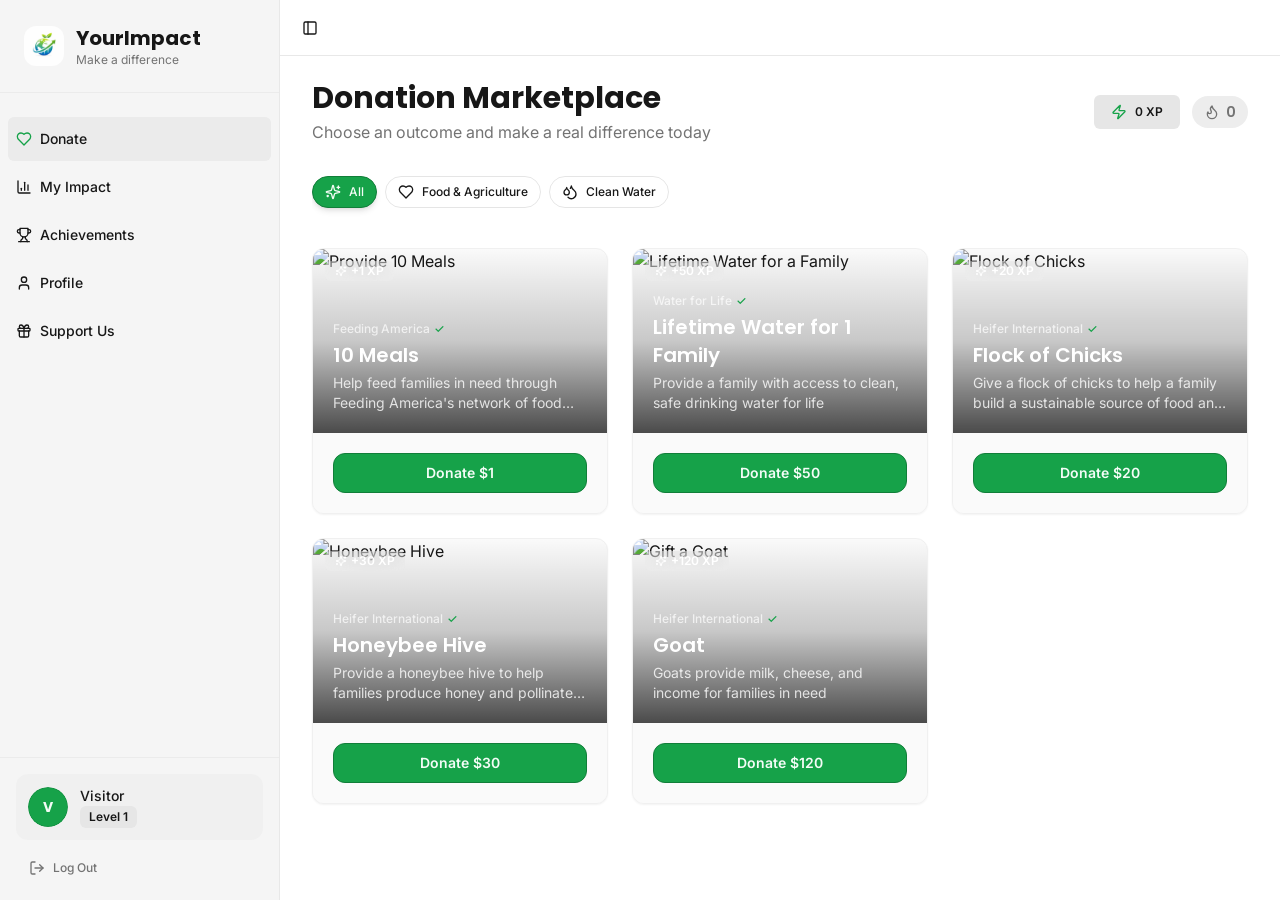
==== index.html @ cba3da04 "Add files via upload" ====
<!DOCTYPE html>
<html lang="en">
  <head>
    <meta charset="UTF-8" />
    <meta name="viewport" content="width=device-width, initial-scale=1.0, maximum-scale=1" />
    <link rel="icon" type="image/png" href="./favicon.png" />
    <link rel="preconnect" href="https://fonts.googleapis.com">
    <link rel="preconnect" href="https://fonts.gstatic.com" crossorigin>
    <link href="https://fonts.googleapis.com/css2?family=Architects+Daughter&family=DM+Sans:ital,opsz,wght@0,9..40,100..1000;1,9..40,100..1000&family=Fira+Code:wght@300..700&family=Geist+Mono:wght@100..900&family=Geist:wght@100..900&family=IBM+Plex+Mono:ital,wght@0,100;0,200;0,300;0,400;0,500;0,600;0,700;1,100;1,200;1,300;1,400;1,500;1,600;1,700&family=IBM+Plex+Sans:ital,wght@0,100..700;1,100..700&family=Inter:ital,opsz,wght@0,14..32,100..900;1,14..32,100..900&family=JetBrains+Mono:ital,wght@0,100..800;1,100..800&family=Libre+Baskerville:ital,wght@0,400;0,700;1,400&family=Lora:ital,wght@0,400..700;1,400..700&family=Merriweather:ital,opsz,wght@0,18..144,300..900;1,18..144,300..900&family=Montserrat:ital,wght@0,100..900;1,100..900&family=Open+Sans:ital,wght@0,300..800;1,300..800&family=Outfit:wght@100..900&family=Oxanium:wght@200..800&family=Playfair+Display:ital,wght@0,400..900;1,400..900&family=Plus+Jakarta+Sans:ital,wght@0,200..800;1,200..800&family=Poppins:ital,wght@0,100;0,200;0,300;0,400;0,500;0,600;0,700;0,800;0,900;1,100;1,200;1,300;1,400;1,500;1,600;1,700;1,800;1,900&family=Roboto+Mono:ital,wght@0,100..700;1,100..700&family=Roboto:ital,wght@0,100..900;1,100..900&family=Source+Code+Pro:ital,wght@0,200..900;1,200..900&family=Source+Serif+4:ital,opsz,wght@0,8..60,200..900;1,8..60,200..900&family=Space+Grotesk:wght@300..700&family=Space+Mono:ital,wght@0,400;0,700;1,400;1,700&display=swap" rel="stylesheet">
    <script type="module" crossorigin src="./assets/index-CQYGpqB-.js"></script>
    <link rel="stylesheet" crossorigin href="./assets/index-DBFygRWq.css">
  </head>
  <body>
    <div id="root"></div>
  </body>
</html>
---- assets/index-DBFygRWq.css ----
*,:before,:after{--tw-border-spacing-x: 0;--tw-border-spacing-y: 0;--tw-translate-x: 0;--tw-translate-y: 0;--tw-rotate: 0;--tw-skew-x: 0;--tw-skew-y: 0;--tw-scale-x: 1;--tw-scale-y: 1;--tw-pan-x: ;--tw-pan-y: ;--tw-pinch-zoom: ;--tw-scroll-snap-strictness: proximity;--tw-gradient-from-position: ;--tw-gradient-via-position: ;--tw-gradient-to-position: ;--tw-ordinal: ;--tw-slashed-zero: ;--tw-numeric-figure: ;--tw-numeric-spacing: ;--tw-numeric-fraction: ;--tw-ring-inset: ;--tw-ring-offset-width: 0px;--tw-ring-offset-color: #fff;--tw-ring-color: rgb(59 130 246 / .5);--tw-ring-offset-shadow: 0 0 #0000;--tw-ring-shadow: 0 0 #0000;--tw-shadow: 0 0 #0000;--tw-shadow-colored: 0 0 #0000;--tw-blur: ;--tw-brightness: ;--tw-contrast: ;--tw-grayscale: ;--tw-hue-rotate: ;--tw-invert: ;--tw-saturate: ;--tw-sepia: ;--tw-drop-shadow: ;--tw-backdrop-blur: ;--tw-backdrop-brightness: ;--tw-backdrop-contrast: ;--tw-backdrop-grayscale: ;--tw-backdrop-hue-rotate: ;--tw-backdrop-invert: ;--tw-backdrop-opacity: ;--tw-backdrop-saturate: ;--tw-backdrop-sepia: ;--tw-contain-size: ;--tw-contain-layout: ;--tw-contain-paint: ;--tw-contain-style: }::backdrop{--tw-border-spacing-x: 0;--tw-border-spacing-y: 0;--tw-translate-x: 0;--tw-translate-y: 0;--tw-rotate: 0;--tw-skew-x: 0;--tw-skew-y: 0;--tw-scale-x: 1;--tw-scale-y: 1;--tw-pan-x: ;--tw-pan-y: ;--tw-pinch-zoom: ;--tw-scroll-snap-strictness: proximity;--tw-gradient-from-position: ;--tw-gradient-via-position: ;--tw-gradient-to-position: ;--tw-ordinal: ;--tw-slashed-zero: ;--tw-numeric-figure: ;--tw-numeric-spacing: ;--tw-numeric-fraction: ;--tw-ring-inset: ;--tw-ring-offset-width: 0px;--tw-ring-offset-color: #fff;--tw-ring-color: rgb(59 130 246 / .5);--tw-ring-offset-shadow: 0 0 #0000;--tw-ring-shadow: 0 0 #0000;--tw-shadow: 0 0 #0000;--tw-shadow-colored: 0 0 #0000;--tw-blur: ;--tw-brightness: ;--tw-contrast: ;--tw-grayscale: ;--tw-hue-rotate: ;--tw-invert: ;--tw-saturate: ;--tw-sepia: ;--tw-drop-shadow: ;--tw-backdrop-blur: ;--tw-backdrop-brightness: ;--tw-backdrop-contrast: ;--tw-backdrop-grayscale: ;--tw-backdrop-hue-rotate: ;--tw-backdrop-invert: ;--tw-backdrop-opacity: ;--tw-backdrop-saturate: ;--tw-backdrop-sepia: ;--tw-contain-size: ;--tw-contain-layout: ;--tw-contain-paint: ;--tw-contain-style: }*,:before,:after{box-sizing:border-box;border-width:0;border-style:solid;border-color:#e5e7eb}:before,:after{--tw-content: ""}html,:host{line-height:1.5;-webkit-text-size-adjust:100%;-moz-tab-size:4;-o-tab-size:4;tab-size:4;font-family:Inter,var(--font-sans),sans-serif;font-feature-settings:normal;font-variation-settings:normal;-webkit-tap-highlight-color:transparent}body{margin:0;line-height:inherit}hr{height:0;color:inherit;border-top-width:1px}abbr:where([title]){-webkit-text-decoration:underline dotted;text-decoration:underline dotted}h1,h2,h3,h4,h5,h6{font-size:inherit;font-weight:inherit}a{color:inherit;text-decoration:inherit}b,strong{font-weight:bolder}code,kbd,samp,pre{font-family:var(--font-mono);font-feature-settings:normal;font-variation-settings:normal;font-size:1em}small{font-size:80%}sub,sup{font-size:75%;line-height:0;position:relative;vertical-align:baseline}sub{bottom:-.25em}sup{top:-.5em}table{text-indent:0;border-color:inherit;border-collapse:collapse}button,input,optgroup,select,textarea{font-family:inherit;font-feature-settings:inherit;font-variation-settings:inherit;font-size:100%;font-weight:inherit;line-height:inherit;letter-spacing:inherit;color:inherit;margin:0;padding:0}button,select{text-transform:none}button,input:where([type=button]),input:where([type=reset]),input:where([type=submit]){-webkit-appearance:button;background-color:transparent;background-image:none}:-moz-focusring{outline:auto}:-moz-ui-invalid{box-shadow:none}progress{vertical-align:baseline}::-webkit-inner-spin-button,::-webkit-outer-spin-button{height:auto}[type=search]{-webkit-appearance:textfield;outline-offset:-2px}::-webkit-search-decoration{-webkit-appearance:none}::-webkit-file-upload-button{-webkit-appearance:button;font:inherit}summary{display:list-item}blockquote,dl,dd,h1,h2,h3,h4,h5,h6,hr,figure,p,pre{margin:0}fieldset{margin:0;padding:0}legend{padding:0}ol,ul,menu{list-style:none;margin:0;padding:0}dialog{padding:0}textarea{resize:vertical}input::-moz-placeholder,textarea::-moz-placeholder{opacity:1;color:#9ca3af}input::placeholder,textarea::placeholder{opacity:1;color:#9ca3af}button,[role=button]{cursor:pointer}:disabled{cursor:default}img,svg,video,canvas,audio,iframe,embed,object{display:block;vertical-align:middle}img,video{max-width:100%;height:auto}[hidden]:where(:not([hidden=until-found])){display:none}*{--tw-border-opacity: 1;border-color:hsl(var(--border) / var(--tw-border-opacity, 1))}body{--tw-bg-opacity: 1;background-color:hsl(var(--background) / var(--tw-bg-opacity, 1));font-family:Inter,var(--font-sans),sans-serif;--tw-text-opacity: 1;color:hsl(var(--foreground) / var(--tw-text-opacity, 1));-webkit-font-smoothing:antialiased;-moz-osx-font-smoothing:grayscale}.sr-only{position:absolute;width:1px;height:1px;padding:0;margin:-1px;overflow:hidden;clip:rect(0,0,0,0);white-space:nowrap;border-width:0}.pointer-events-none{pointer-events:none}.pointer-events-auto{pointer-events:auto}.visible{visibility:visible}.invisible{visibility:hidden}.fixed{position:fixed}.absolute{position:absolute}.relative{position:relative}.sticky{position:sticky}.inset-0{inset:0}.inset-x-0{left:0;right:0}.inset-y-0{top:0;bottom:0}.-bottom-12{bottom:-3rem}.-left-12{left:-3rem}.-right-12{right:-3rem}.-top-12{top:-3rem}.bottom-0{bottom:0}.bottom-3{bottom:.75rem}.bottom-4{bottom:1rem}.left-0{left:0}.left-1{left:.25rem}.left-1\/2{left:50%}.left-2{left:.5rem}.left-3{left:.75rem}.left-4{left:1rem}.left-\[50\%\]{left:50%}.right-0{right:0}.right-1{right:.25rem}.right-2{right:.5rem}.right-3{right:.75rem}.right-4{right:1rem}.top-0{top:0}.top-1\.5{top:.375rem}.top-1\/2{top:50%}.top-2{top:.5rem}.top-20{top:5rem}.top-3{top:.75rem}.top-3\.5{top:.875rem}.top-4{top:1rem}.top-\[1px\]{top:1px}.top-\[50\%\]{top:50%}.top-\[60\%\]{top:60%}.top-full{top:100%}.z-10{z-index:10}.z-20{z-index:20}.z-40{z-index:40}.z-50{z-index:50}.z-\[100\]{z-index:100}.z-\[1\]{z-index:1}.col-span-full{grid-column:1 / -1}.-mx-1{margin-left:-.25rem;margin-right:-.25rem}.mx-2{margin-left:.5rem;margin-right:.5rem}.mx-3\.5{margin-left:.875rem;margin-right:.875rem}.mx-4{margin-left:1rem;margin-right:1rem}.mx-auto{margin-left:auto;margin-right:auto}.my-0\.5{margin-top:.125rem;margin-bottom:.125rem}.my-1{margin-top:.25rem;margin-bottom:.25rem}.-ml-2{margin-left:-.5rem}.-ml-4{margin-left:-1rem}.-mt-4{margin-top:-1rem}.mb-1{margin-bottom:.25rem}.mb-10{margin-bottom:2.5rem}.mb-2{margin-bottom:.5rem}.mb-3{margin-bottom:.75rem}.mb-4{margin-bottom:1rem}.mb-5{margin-bottom:1.25rem}.mb-6{margin-bottom:1.5rem}.mb-8{margin-bottom:2rem}.ml-1{margin-left:.25rem}.ml-4{margin-left:1rem}.ml-auto{margin-left:auto}.mr-1{margin-right:.25rem}.mr-2{margin-right:.5rem}.mt-1{margin-top:.25rem}.mt-1\.5{margin-top:.375rem}.mt-2{margin-top:.5rem}.mt-24{margin-top:6rem}.mt-3{margin-top:.75rem}.mt-4{margin-top:1rem}.mt-6{margin-top:1.5rem}.mt-8{margin-top:2rem}.mt-auto{margin-top:auto}.line-clamp-2{overflow:hidden;display:-webkit-box;-webkit-box-orient:vertical;-webkit-line-clamp:2}.block{display:block}.flex{display:flex}.inline-flex{display:inline-flex}.table{display:table}.grid{display:grid}.hidden{display:none}.aspect-\[16\/10\]{aspect-ratio:16/10}.aspect-square{aspect-ratio:1 / 1}.aspect-video{aspect-ratio:16 / 9}.size-4{width:1rem;height:1rem}.h-1\.5{height:.375rem}.h-10{height:2.5rem}.h-11{height:2.75rem}.h-12{height:3rem}.h-14{height:3.5rem}.h-16{height:4rem}.h-2{height:.5rem}.h-2\.5{height:.625rem}.h-20{height:5rem}.h-24{height:6rem}.h-28{height:7rem}.h-3{height:.75rem}.h-3\.5{height:.875rem}.h-32{height:8rem}.h-4{height:1rem}.h-5{height:1.25rem}.h-6{height:1.5rem}.h-7{height:1.75rem}.h-8{height:2rem}.h-80{height:20rem}.h-9{height:2.25rem}.h-\[140px\]{height:140px}.h-\[1px\]{height:1px}.h-\[var\(--radix-navigation-menu-viewport-height\)\]{height:var(--radix-navigation-menu-viewport-height)}.h-\[var\(--radix-select-trigger-height\)\]{height:var(--radix-select-trigger-height)}.h-auto{height:auto}.h-full{height:100%}.h-px{height:1px}.h-svh{height:100svh}.max-h-\[--radix-context-menu-content-available-height\]{max-height:var(--radix-context-menu-content-available-height)}.max-h-\[--radix-select-content-available-height\]{max-height:var(--radix-select-content-available-height)}.max-h-\[300px\]{max-height:300px}.max-h-\[var\(--radix-dropdown-menu-content-available-height\)\]{max-height:var(--radix-dropdown-menu-content-available-height)}.max-h-screen{max-height:100vh}.min-h-0{min-height:0px}.min-h-10{min-height:2.5rem}.min-h-8{min-height:2rem}.min-h-9{min-height:2.25rem}.min-h-\[80px\]{min-height:80px}.min-h-full{min-height:100%}.min-h-screen{min-height:100vh}.min-h-svh{min-height:100svh}.w-0{width:0px}.w-1{width:.25rem}.w-10{width:2.5rem}.w-11{width:2.75rem}.w-12{width:3rem}.w-14{width:3.5rem}.w-16{width:4rem}.w-2{width:.5rem}.w-2\.5{width:.625rem}.w-20{width:5rem}.w-24{width:6rem}.w-3{width:.75rem}.w-3\.5{width:.875rem}.w-3\/4{width:75%}.w-32{width:8rem}.w-4{width:1rem}.w-48{width:12rem}.w-5{width:1.25rem}.w-6{width:1.5rem}.w-64{width:16rem}.w-7{width:1.75rem}.w-72{width:18rem}.w-8{width:2rem}.w-9{width:2.25rem}.w-\[100px\]{width:100px}.w-\[120px\]{width:120px}.w-\[1px\]{width:1px}.w-\[var\(--sidebar-width\)\]{width:var(--sidebar-width)}.w-auto{width:auto}.w-full{width:100%}.w-max{width:-moz-max-content;width:max-content}.w-px{width:1px}.min-w-0{min-width:0px}.min-w-10{min-width:2.5rem}.min-w-11{min-width:2.75rem}.min-w-5{min-width:1.25rem}.min-w-9{min-width:2.25rem}.min-w-\[120px\]{min-width:120px}.min-w-\[12rem\]{min-width:12rem}.min-w-\[8rem\]{min-width:8rem}.min-w-\[var\(--radix-select-trigger-width\)\]{min-width:var(--radix-select-trigger-width)}.max-w-5xl{max-width:64rem}.max-w-\[var\(--skeleton-width\)\]{max-width:var(--skeleton-width)}.max-w-lg{max-width:32rem}.max-w-max{max-width:-moz-max-content;max-width:max-content}.max-w-md{max-width:28rem}.max-w-sm{max-width:24rem}.flex-1{flex:1 1 0%}.shrink-0{flex-shrink:0}.grow{flex-grow:1}.grow-0{flex-grow:0}.basis-full{flex-basis:100%}.caption-bottom{caption-side:bottom}.border-collapse{border-collapse:collapse}.origin-\[--radix-context-menu-content-transform-origin\]{transform-origin:var(--radix-context-menu-content-transform-origin)}.origin-\[--radix-dropdown-menu-content-transform-origin\]{transform-origin:var(--radix-dropdown-menu-content-transform-origin)}.origin-\[--radix-hover-card-content-transform-origin\]{transform-origin:var(--radix-hover-card-content-transform-origin)}.origin-\[--radix-menubar-content-transform-origin\]{transform-origin:var(--radix-menubar-content-transform-origin)}.origin-\[--radix-popover-content-transform-origin\]{transform-origin:var(--radix-popover-content-transform-origin)}.origin-\[--radix-select-content-transform-origin\]{transform-origin:var(--radix-select-content-transform-origin)}.origin-\[--radix-tooltip-content-transform-origin\]{transform-origin:var(--radix-tooltip-content-transform-origin)}.-translate-x-1\/2{--tw-translate-x: -50%;transform:translate(var(--tw-translate-x),var(--tw-translate-y)) rotate(var(--tw-rotate)) skew(var(--tw-skew-x)) skewY(var(--tw-skew-y)) scaleX(var(--tw-scale-x)) scaleY(var(--tw-scale-y))}.-translate-x-px{--tw-translate-x: -1px;transform:translate(var(--tw-translate-x),var(--tw-translate-y)) rotate(var(--tw-rotate)) skew(var(--tw-skew-x)) skewY(var(--tw-skew-y)) scaleX(var(--tw-scale-x)) scaleY(var(--tw-scale-y))}.-translate-y-1\/2{--tw-translate-y: -50%;transform:translate(var(--tw-translate-x),var(--tw-translate-y)) rotate(var(--tw-rotate)) skew(var(--tw-skew-x)) skewY(var(--tw-skew-y)) scaleX(var(--tw-scale-x)) scaleY(var(--tw-scale-y))}.translate-x-\[-50\%\]{--tw-translate-x: -50%;transform:translate(var(--tw-translate-x),var(--tw-translate-y)) rotate(var(--tw-rotate)) skew(var(--tw-skew-x)) skewY(var(--tw-skew-y)) scaleX(var(--tw-scale-x)) scaleY(var(--tw-scale-y))}.translate-x-px{--tw-translate-x: 1px;transform:translate(var(--tw-translate-x),var(--tw-translate-y)) rotate(var(--tw-rotate)) skew(var(--tw-skew-x)) skewY(var(--tw-skew-y)) scaleX(var(--tw-scale-x)) scaleY(var(--tw-scale-y))}.translate-y-\[-50\%\]{--tw-translate-y: -50%;transform:translate(var(--tw-translate-x),var(--tw-translate-y)) rotate(var(--tw-rotate)) skew(var(--tw-skew-x)) skewY(var(--tw-skew-y)) scaleX(var(--tw-scale-x)) scaleY(var(--tw-scale-y))}.-rotate-90{--tw-rotate: -90deg;transform:translate(var(--tw-translate-x),var(--tw-translate-y)) rotate(var(--tw-rotate)) skew(var(--tw-skew-x)) skewY(var(--tw-skew-y)) scaleX(var(--tw-scale-x)) scaleY(var(--tw-scale-y))}.rotate-45{--tw-rotate: 45deg;transform:translate(var(--tw-translate-x),var(--tw-translate-y)) rotate(var(--tw-rotate)) skew(var(--tw-skew-x)) skewY(var(--tw-skew-y)) scaleX(var(--tw-scale-x)) scaleY(var(--tw-scale-y))}.rotate-90{--tw-rotate: 90deg;transform:translate(var(--tw-translate-x),var(--tw-translate-y)) rotate(var(--tw-rotate)) skew(var(--tw-skew-x)) skewY(var(--tw-skew-y)) scaleX(var(--tw-scale-x)) scaleY(var(--tw-scale-y))}.scale-110{--tw-scale-x: 1.1;--tw-scale-y: 1.1;transform:translate(var(--tw-translate-x),var(--tw-translate-y)) rotate(var(--tw-rotate)) skew(var(--tw-skew-x)) skewY(var(--tw-skew-y)) scaleX(var(--tw-scale-x)) scaleY(var(--tw-scale-y))}.transform{transform:translate(var(--tw-translate-x),var(--tw-translate-y)) rotate(var(--tw-rotate)) skew(var(--tw-skew-x)) skewY(var(--tw-skew-y)) scaleX(var(--tw-scale-x)) scaleY(var(--tw-scale-y))}@keyframes pulse{50%{opacity:.5}}.animate-pulse{animation:pulse 2s cubic-bezier(.4,0,.6,1) infinite}@keyframes spin{to{transform:rotate(360deg)}}.animate-spin{animation:spin 1s linear infinite}.cursor-default{cursor:default}.cursor-pointer{cursor:pointer}.touch-none{touch-action:none}.select-none{-webkit-user-select:none;-moz-user-select:none;user-select:none}.list-none{list-style-type:none}.grid-cols-1{grid-template-columns:repeat(1,minmax(0,1fr))}.grid-cols-2{grid-template-columns:repeat(2,minmax(0,1fr))}.grid-cols-3{grid-template-columns:repeat(3,minmax(0,1fr))}.flex-row{flex-direction:row}.flex-col{flex-direction:column}.flex-col-reverse{flex-direction:column-reverse}.flex-wrap{flex-wrap:wrap}.items-start{align-items:flex-start}.items-end{align-items:flex-end}.items-center{align-items:center}.items-stretch{align-items:stretch}.justify-start{justify-content:flex-start}.justify-center{justify-content:center}.justify-between{justify-content:space-between}.justify-around{justify-content:space-around}.gap-1{gap:.25rem}.gap-1\.5{gap:.375rem}.gap-2{gap:.5rem}.gap-3{gap:.75rem}.gap-4{gap:1rem}.gap-6{gap:1.5rem}.gap-8{gap:2rem}.space-x-1>:not([hidden])~:not([hidden]){--tw-space-x-reverse: 0;margin-right:calc(.25rem * var(--tw-space-x-reverse));margin-left:calc(.25rem * calc(1 - var(--tw-space-x-reverse)))}.space-x-4>:not([hidden])~:not([hidden]){--tw-space-x-reverse: 0;margin-right:calc(1rem * var(--tw-space-x-reverse));margin-left:calc(1rem * calc(1 - var(--tw-space-x-reverse)))}.space-y-1>:not([hidden])~:not([hidden]){--tw-space-y-reverse: 0;margin-top:calc(.25rem * calc(1 - var(--tw-space-y-reverse)));margin-bottom:calc(.25rem * var(--tw-space-y-reverse))}.space-y-1\.5>:not([hidden])~:not([hidden]){--tw-space-y-reverse: 0;margin-top:calc(.375rem * calc(1 - var(--tw-space-y-reverse)));margin-bottom:calc(.375rem * var(--tw-space-y-reverse))}.space-y-2>:not([hidden])~:not([hidden]){--tw-space-y-reverse: 0;margin-top:calc(.5rem * calc(1 - var(--tw-space-y-reverse)));margin-bottom:calc(.5rem * var(--tw-space-y-reverse))}.space-y-3>:not([hidden])~:not([hidden]){--tw-space-y-reverse: 0;margin-top:calc(.75rem * calc(1 - var(--tw-space-y-reverse)));margin-bottom:calc(.75rem * var(--tw-space-y-reverse))}.space-y-4>:not([hidden])~:not([hidden]){--tw-space-y-reverse: 0;margin-top:calc(1rem * calc(1 - var(--tw-space-y-reverse)));margin-bottom:calc(1rem * var(--tw-space-y-reverse))}.space-y-5>:not([hidden])~:not([hidden]){--tw-space-y-reverse: 0;margin-top:calc(1.25rem * calc(1 - var(--tw-space-y-reverse)));margin-bottom:calc(1.25rem * var(--tw-space-y-reverse))}.space-y-6>:not([hidden])~:not([hidden]){--tw-space-y-reverse: 0;margin-top:calc(1.5rem * calc(1 - var(--tw-space-y-reverse)));margin-bottom:calc(1.5rem * var(--tw-space-y-reverse))}.space-y-8>:not([hidden])~:not([hidden]){--tw-space-y-reverse: 0;margin-top:calc(2rem * calc(1 - var(--tw-space-y-reverse)));margin-bottom:calc(2rem * var(--tw-space-y-reverse))}.overflow-auto{overflow:auto}.overflow-hidden{overflow:hidden}.overflow-y-auto{overflow-y:auto}.overflow-x-hidden{overflow-x:hidden}.truncate{overflow:hidden;text-overflow:ellipsis;white-space:nowrap}.whitespace-normal{white-space:normal}.whitespace-nowrap{white-space:nowrap}.break-words{overflow-wrap:break-word}.rounded-2xl{border-radius:1rem}.rounded-\[2px\]{border-radius:2px}.rounded-\[inherit\]{border-radius:inherit}.rounded-full{border-radius:9999px}.rounded-lg{border-radius:.5625rem}.rounded-md{border-radius:.375rem}.rounded-sm{border-radius:.1875rem}.rounded-xl{border-radius:.75rem}.rounded-t-\[10px\]{border-top-left-radius:10px;border-top-right-radius:10px}.rounded-tl-sm{border-top-left-radius:.1875rem}.border{border-width:1px}.border-0{border-width:0px}.border-2{border-width:2px}.border-\[1\.5px\]{border-width:1.5px}.border-y{border-top-width:1px;border-bottom-width:1px}.border-b{border-bottom-width:1px}.border-l{border-left-width:1px}.border-r{border-right-width:1px}.border-t{border-top-width:1px}.border-dashed{border-style:dashed}.border-\[--color-border\]{border-color:var(--color-border)}.border-border{--tw-border-opacity: 1;border-color:hsl(var(--border) / var(--tw-border-opacity, 1))}.border-border\/50{border-color:hsl(var(--border) / .5)}.border-card-border{--tw-border-opacity: 1;border-color:hsl(var(--card-border) / var(--tw-border-opacity, 1))}.border-destructive{--tw-border-opacity: 1;border-color:hsl(var(--destructive) / var(--tw-border-opacity, 1))}.border-destructive-border{border-color:var(--destructive-border)}.border-destructive\/50{border-color:hsl(var(--destructive) / .5)}.border-input{--tw-border-opacity: 1;border-color:hsl(var(--input) / var(--tw-border-opacity, 1))}.border-primary{--tw-border-opacity: 1;border-color:hsl(var(--primary) / var(--tw-border-opacity, 1))}.border-primary-border{border-color:var(--primary-border)}.border-primary\/20{border-color:hsl(var(--primary) / .2)}.border-secondary-border{border-color:var(--secondary-border)}.border-sidebar-border{--tw-border-opacity: 1;border-color:hsl(var(--sidebar-border) / var(--tw-border-opacity, 1))}.border-transparent{border-color:transparent}.border-l-transparent{border-left-color:transparent}.border-t-transparent{border-top-color:transparent}.bg-\[--color-bg\]{background-color:var(--color-bg)}.bg-accent{--tw-bg-opacity: 1;background-color:hsl(var(--accent) / var(--tw-bg-opacity, 1))}.bg-background{--tw-bg-opacity: 1;background-color:hsl(var(--background) / var(--tw-bg-opacity, 1))}.bg-background\/95{background-color:hsl(var(--background) / .95)}.bg-black\/80{background-color:#000c}.bg-blue-500{--tw-bg-opacity: 1;background-color:rgb(59 130 246 / var(--tw-bg-opacity, 1))}.bg-blue-500\/10{background-color:#3b82f61a}.bg-border{--tw-bg-opacity: 1;background-color:hsl(var(--border) / var(--tw-bg-opacity, 1))}.bg-card{--tw-bg-opacity: 1;background-color:hsl(var(--card) / var(--tw-bg-opacity, 1))}.bg-destructive{--tw-bg-opacity: 1;background-color:hsl(var(--destructive) / var(--tw-bg-opacity, 1))}.bg-foreground{--tw-bg-opacity: 1;background-color:hsl(var(--foreground) / var(--tw-bg-opacity, 1))}.bg-gray-50{--tw-bg-opacity: 1;background-color:rgb(249 250 251 / var(--tw-bg-opacity, 1))}.bg-green-500\/10{background-color:#22c55e1a}.bg-muted{--tw-bg-opacity: 1;background-color:hsl(var(--muted) / var(--tw-bg-opacity, 1))}.bg-muted\/50{background-color:hsl(var(--muted) / .5)}.bg-muted\/80{background-color:hsl(var(--muted) / .8)}.bg-orange-500\/10{background-color:#f973161a}.bg-orange-500\/20{background-color:#f9731633}.bg-popover{--tw-bg-opacity: 1;background-color:hsl(var(--popover) / var(--tw-bg-opacity, 1))}.bg-primary{--tw-bg-opacity: 1;background-color:hsl(var(--primary) / var(--tw-bg-opacity, 1))}.bg-primary\/10{background-color:hsl(var(--primary) / .1)}.bg-primary\/20{background-color:hsl(var(--primary) / .2)}.bg-purple-500\/10{background-color:#a855f71a}.bg-red-500{--tw-bg-opacity: 1;background-color:rgb(239 68 68 / var(--tw-bg-opacity, 1))}.bg-red-500\/10{background-color:#ef44441a}.bg-secondary{--tw-bg-opacity: 1;background-color:hsl(var(--secondary) / var(--tw-bg-opacity, 1))}.bg-sidebar{--tw-bg-opacity: 1;background-color:hsl(var(--sidebar) / var(--tw-bg-opacity, 1))}.bg-sidebar-accent\/50{background-color:hsl(var(--sidebar-accent) / .5)}.bg-sidebar-border{--tw-bg-opacity: 1;background-color:hsl(var(--sidebar-border) / var(--tw-bg-opacity, 1))}.bg-transparent{background-color:transparent}.bg-white{--tw-bg-opacity: 1;background-color:rgb(255 255 255 / var(--tw-bg-opacity, 1))}.bg-white\/20{background-color:#fff3}.bg-gradient-to-br{background-image:linear-gradient(to bottom right,var(--tw-gradient-stops))}.bg-gradient-to-r{background-image:linear-gradient(to right,var(--tw-gradient-stops))}.bg-gradient-to-t{background-image:linear-gradient(to top,var(--tw-gradient-stops))}.from-black\/50{--tw-gradient-from: rgb(0 0 0 / .5) var(--tw-gradient-from-position);--tw-gradient-to: rgb(0 0 0 / 0) var(--tw-gradient-to-position);--tw-gradient-stops: var(--tw-gradient-from), var(--tw-gradient-to)}.from-black\/60{--tw-gradient-from: rgb(0 0 0 / .6) var(--tw-gradient-from-position);--tw-gradient-to: rgb(0 0 0 / 0) var(--tw-gradient-to-position);--tw-gradient-stops: var(--tw-gradient-from), var(--tw-gradient-to)}.from-black\/70{--tw-gradient-from: rgb(0 0 0 / .7) var(--tw-gradient-from-position);--tw-gradient-to: rgb(0 0 0 / 0) var(--tw-gradient-to-position);--tw-gradient-stops: var(--tw-gradient-from), var(--tw-gradient-to)}.from-orange-500{--tw-gradient-from: #f97316 var(--tw-gradient-from-position);--tw-gradient-to: rgb(249 115 22 / 0) var(--tw-gradient-to-position);--tw-gradient-stops: var(--tw-gradient-from), var(--tw-gradient-to)}.from-primary\/10{--tw-gradient-from: hsl(var(--primary) / .1) var(--tw-gradient-from-position);--tw-gradient-to: hsl(var(--primary) / 0) var(--tw-gradient-to-position);--tw-gradient-stops: var(--tw-gradient-from), var(--tw-gradient-to)}.via-black\/20{--tw-gradient-to: rgb(0 0 0 / 0) var(--tw-gradient-to-position);--tw-gradient-stops: var(--tw-gradient-from), rgb(0 0 0 / .2) var(--tw-gradient-via-position), var(--tw-gradient-to)}.to-primary\/5{--tw-gradient-to: hsl(var(--primary) / .05) var(--tw-gradient-to-position)}.to-red-500{--tw-gradient-to: #ef4444 var(--tw-gradient-to-position)}.to-transparent{--tw-gradient-to: transparent var(--tw-gradient-to-position)}.fill-current{fill:currentColor}.object-cover{-o-object-fit:cover;object-fit:cover}.p-0{padding:0}.p-1{padding:.25rem}.p-12{padding:3rem}.p-2{padding:.5rem}.p-3{padding:.75rem}.p-4{padding:1rem}.p-5{padding:1.25rem}.p-6{padding:1.5rem}.p-8{padding:2rem}.p-\[1px\]{padding:1px}.px-1{padding-left:.25rem;padding-right:.25rem}.px-2{padding-left:.5rem;padding-right:.5rem}.px-2\.5{padding-left:.625rem;padding-right:.625rem}.px-3{padding-left:.75rem;padding-right:.75rem}.px-4{padding-left:1rem;padding-right:1rem}.px-5{padding-left:1.25rem;padding-right:1.25rem}.px-6{padding-left:1.5rem;padding-right:1.5rem}.px-8{padding-left:2rem;padding-right:2rem}.py-0\.5{padding-top:.125rem;padding-bottom:.125rem}.py-1{padding-top:.25rem;padding-bottom:.25rem}.py-1\.5{padding-top:.375rem;padding-bottom:.375rem}.py-2{padding-top:.5rem;padding-bottom:.5rem}.py-20{padding-top:5rem;padding-bottom:5rem}.py-3{padding-top:.75rem;padding-bottom:.75rem}.py-4{padding-top:1rem;padding-bottom:1rem}.py-6{padding-top:1.5rem;padding-bottom:1.5rem}.py-8{padding-top:2rem;padding-bottom:2rem}.pb-3{padding-bottom:.75rem}.pb-4{padding-bottom:1rem}.pl-2\.5{padding-left:.625rem}.pl-4{padding-left:1rem}.pl-8{padding-left:2rem}.pr-2{padding-right:.5rem}.pr-2\.5{padding-right:.625rem}.pr-8{padding-right:2rem}.pt-0{padding-top:0}.pt-1{padding-top:.25rem}.pt-3{padding-top:.75rem}.pt-4{padding-top:1rem}.pt-6{padding-top:1.5rem}.text-left{text-align:left}.text-center{text-align:center}.text-right{text-align:right}.align-middle{vertical-align:middle}.font-display{font-family:Poppins,var(--font-sans),sans-serif}.font-mono{font-family:var(--font-mono)}.text-2xl{font-size:1.5rem;line-height:2rem}.text-3xl{font-size:1.875rem;line-height:2.25rem}.text-5xl{font-size:3rem;line-height:1}.text-\[0\.8rem\]{font-size:.8rem}.text-\[10px\]{font-size:10px}.text-base{font-size:1rem;line-height:1.5rem}.text-lg{font-size:1.125rem;line-height:1.75rem}.text-sm{font-size:.875rem;line-height:1.25rem}.text-xl{font-size:1.25rem;line-height:1.75rem}.text-xs{font-size:.75rem;line-height:1rem}.font-bold{font-weight:700}.font-medium{font-weight:500}.font-normal{font-weight:400}.font-semibold{font-weight:600}.tabular-nums{--tw-numeric-spacing: tabular-nums;font-variant-numeric:var(--tw-ordinal) var(--tw-slashed-zero) var(--tw-numeric-figure) var(--tw-numeric-spacing) var(--tw-numeric-fraction)}.leading-none{line-height:1}.leading-tight{line-height:1.25}.tracking-tight{letter-spacing:-.025em}.tracking-widest{letter-spacing:.1em}.text-accent-foreground{--tw-text-opacity: 1;color:hsl(var(--accent-foreground) / var(--tw-text-opacity, 1))}.text-blue-500{--tw-text-opacity: 1;color:rgb(59 130 246 / var(--tw-text-opacity, 1))}.text-border{--tw-text-opacity: 1;color:hsl(var(--border) / var(--tw-text-opacity, 1))}.text-card-foreground{--tw-text-opacity: 1;color:hsl(var(--card-foreground) / var(--tw-text-opacity, 1))}.text-current{color:currentColor}.text-destructive{--tw-text-opacity: 1;color:hsl(var(--destructive) / var(--tw-text-opacity, 1))}.text-destructive-foreground{--tw-text-opacity: 1;color:hsl(var(--destructive-foreground) / var(--tw-text-opacity, 1))}.text-foreground{--tw-text-opacity: 1;color:hsl(var(--foreground) / var(--tw-text-opacity, 1))}.text-foreground\/50{color:hsl(var(--foreground) / .5)}.text-gray-600{--tw-text-opacity: 1;color:rgb(75 85 99 / var(--tw-text-opacity, 1))}.text-gray-900{--tw-text-opacity: 1;color:rgb(17 24 39 / var(--tw-text-opacity, 1))}.text-green-500{--tw-text-opacity: 1;color:rgb(34 197 94 / var(--tw-text-opacity, 1))}.text-muted{--tw-text-opacity: 1;color:hsl(var(--muted) / var(--tw-text-opacity, 1))}.text-muted-foreground{--tw-text-opacity: 1;color:hsl(var(--muted-foreground) / var(--tw-text-opacity, 1))}.text-orange-500{--tw-text-opacity: 1;color:rgb(249 115 22 / var(--tw-text-opacity, 1))}.text-orange-600{--tw-text-opacity: 1;color:rgb(234 88 12 / var(--tw-text-opacity, 1))}.text-popover-foreground{--tw-text-opacity: 1;color:hsl(var(--popover-foreground) / var(--tw-text-opacity, 1))}.text-primary{--tw-text-opacity: 1;color:hsl(var(--primary) / var(--tw-text-opacity, 1))}.text-primary-foreground{--tw-text-opacity: 1;color:hsl(var(--primary-foreground) / var(--tw-text-opacity, 1))}.text-purple-500{--tw-text-opacity: 1;color:rgb(168 85 247 / var(--tw-text-opacity, 1))}.text-red-500{--tw-text-opacity: 1;color:rgb(239 68 68 / var(--tw-text-opacity, 1))}.text-secondary-foreground{--tw-text-opacity: 1;color:hsl(var(--secondary-foreground) / var(--tw-text-opacity, 1))}.text-sidebar-foreground{--tw-text-opacity: 1;color:hsl(var(--sidebar-foreground) / var(--tw-text-opacity, 1))}.text-sidebar-foreground\/70{color:hsl(var(--sidebar-foreground) / .7)}.text-white{--tw-text-opacity: 1;color:rgb(255 255 255 / var(--tw-text-opacity, 1))}.text-white\/70{color:#ffffffb3}.text-white\/80{color:#fffc}.text-yellow-500{--tw-text-opacity: 1;color:rgb(234 179 8 / var(--tw-text-opacity, 1))}.opacity-0{opacity:0}.opacity-100{opacity:1}.opacity-50{opacity:.5}.opacity-60{opacity:.6}.opacity-70{opacity:.7}.opacity-90{opacity:.9}.shadow-\[0_0_0_1px_hsl\(var\(--sidebar-border\)\)\]{--tw-shadow: 0 0 0 1px hsl(var(--sidebar-border));--tw-shadow-colored: 0 0 0 1px var(--tw-shadow-color);box-shadow:var(--tw-ring-offset-shadow, 0 0 #0000),var(--tw-ring-shadow, 0 0 #0000),var(--tw-shadow)}.shadow-lg{--tw-shadow: 0 10px 15px -3px rgb(0 0 0 / .1), 0 4px 6px -4px rgb(0 0 0 / .1);--tw-shadow-colored: 0 10px 15px -3px var(--tw-shadow-color), 0 4px 6px -4px var(--tw-shadow-color);box-shadow:var(--tw-ring-offset-shadow, 0 0 #0000),var(--tw-ring-shadow, 0 0 #0000),var(--tw-shadow)}.shadow-md{--tw-shadow: 0 4px 6px -1px rgb(0 0 0 / .1), 0 2px 4px -2px rgb(0 0 0 / .1);--tw-shadow-colored: 0 4px 6px -1px var(--tw-shadow-color), 0 2px 4px -2px var(--tw-shadow-color);box-shadow:var(--tw-ring-offset-shadow, 0 0 #0000),var(--tw-ring-shadow, 0 0 #0000),var(--tw-shadow)}.shadow-none{--tw-shadow: 0 0 #0000;--tw-shadow-colored: 0 0 #0000;box-shadow:var(--tw-ring-offset-shadow, 0 0 #0000),var(--tw-ring-shadow, 0 0 #0000),var(--tw-shadow)}.shadow-sm{--tw-shadow: 0 1px 2px 0 rgb(0 0 0 / .05);--tw-shadow-colored: 0 1px 2px 0 var(--tw-shadow-color);box-shadow:var(--tw-ring-offset-shadow, 0 0 #0000),var(--tw-ring-shadow, 0 0 #0000),var(--tw-shadow)}.shadow-xl{--tw-shadow: 0 20px 25px -5px rgb(0 0 0 / .1), 0 8px 10px -6px rgb(0 0 0 / .1);--tw-shadow-colored: 0 20px 25px -5px var(--tw-shadow-color), 0 8px 10px -6px var(--tw-shadow-color);box-shadow:var(--tw-ring-offset-shadow, 0 0 #0000),var(--tw-ring-shadow, 0 0 #0000),var(--tw-shadow)}.shadow-primary\/25{--tw-shadow-color: hsl(var(--primary) / .25);--tw-shadow: var(--tw-shadow-colored)}.outline-none{outline:2px solid transparent;outline-offset:2px}.outline{outline-style:solid}.outline-2{outline-width:2px}.outline-offset-2{outline-offset:2px}.outline-transparent{outline-color:transparent}.ring-0{--tw-ring-offset-shadow: var(--tw-ring-inset) 0 0 0 var(--tw-ring-offset-width) var(--tw-ring-offset-color);--tw-ring-shadow: var(--tw-ring-inset) 0 0 0 calc(0px + var(--tw-ring-offset-width)) var(--tw-ring-color);box-shadow:var(--tw-ring-offset-shadow),var(--tw-ring-shadow),var(--tw-shadow, 0 0 #0000)}.ring-2{--tw-ring-offset-shadow: var(--tw-ring-inset) 0 0 0 var(--tw-ring-offset-width) var(--tw-ring-offset-color);--tw-ring-shadow: var(--tw-ring-inset) 0 0 0 calc(2px + var(--tw-ring-offset-width)) var(--tw-ring-color);box-shadow:var(--tw-ring-offset-shadow),var(--tw-ring-shadow),var(--tw-shadow, 0 0 #0000)}.ring-ring{--tw-ring-opacity: 1;--tw-ring-color: hsl(var(--ring) / var(--tw-ring-opacity, 1))}.ring-sidebar-ring{--tw-ring-opacity: 1;--tw-ring-color: hsl(var(--sidebar-ring) / var(--tw-ring-opacity, 1))}.ring-offset-background{--tw-ring-offset-color: hsl(var(--background) / 1)}.filter{filter:var(--tw-blur) var(--tw-brightness) var(--tw-contrast) var(--tw-grayscale) var(--tw-hue-rotate) var(--tw-invert) var(--tw-saturate) var(--tw-sepia) var(--tw-drop-shadow)}.backdrop-blur-md{--tw-backdrop-blur: blur(12px);-webkit-backdrop-filter:var(--tw-backdrop-blur) var(--tw-backdrop-brightness) var(--tw-backdrop-contrast) var(--tw-backdrop-grayscale) var(--tw-backdrop-hue-rotate) var(--tw-backdrop-invert) var(--tw-backdrop-opacity) var(--tw-backdrop-saturate) var(--tw-backdrop-sepia);backdrop-filter:var(--tw-backdrop-blur) var(--tw-backdrop-brightness) var(--tw-backdrop-contrast) var(--tw-backdrop-grayscale) var(--tw-backdrop-hue-rotate) var(--tw-backdrop-invert) var(--tw-backdrop-opacity) var(--tw-backdrop-saturate) var(--tw-backdrop-sepia)}.backdrop-blur-sm{--tw-backdrop-blur: blur(4px);-webkit-backdrop-filter:var(--tw-backdrop-blur) var(--tw-backdrop-brightness) var(--tw-backdrop-contrast) var(--tw-backdrop-grayscale) var(--tw-backdrop-hue-rotate) var(--tw-backdrop-invert) var(--tw-backdrop-opacity) var(--tw-backdrop-saturate) var(--tw-backdrop-sepia);backdrop-filter:var(--tw-backdrop-blur) var(--tw-backdrop-brightness) var(--tw-backdrop-contrast) var(--tw-backdrop-grayscale) var(--tw-backdrop-hue-rotate) var(--tw-backdrop-invert) var(--tw-backdrop-opacity) var(--tw-backdrop-saturate) var(--tw-backdrop-sepia)}.transition{transition-property:color,background-color,border-color,text-decoration-color,fill,stroke,opacity,box-shadow,transform,filter,backdrop-filter;transition-timing-function:cubic-bezier(.4,0,.2,1);transition-duration:.15s}.transition-\[left\,right\,width\]{transition-property:left,right,width;transition-timing-function:cubic-bezier(.4,0,.2,1);transition-duration:.15s}.transition-\[margin\,opacity\]{transition-property:margin,opacity;transition-timing-function:cubic-bezier(.4,0,.2,1);transition-duration:.15s}.transition-\[width\,height\,padding\]{transition-property:width,height,padding;transition-timing-function:cubic-bezier(.4,0,.2,1);transition-duration:.15s}.transition-\[width\]{transition-property:width;transition-timing-function:cubic-bezier(.4,0,.2,1);transition-duration:.15s}.transition-all{transition-property:all;transition-timing-function:cubic-bezier(.4,0,.2,1);transition-duration:.15s}.transition-colors{transition-property:color,background-color,border-color,text-decoration-color,fill,stroke;transition-timing-function:cubic-bezier(.4,0,.2,1);transition-duration:.15s}.transition-opacity{transition-property:opacity;transition-timing-function:cubic-bezier(.4,0,.2,1);transition-duration:.15s}.transition-transform{transition-property:transform;transition-timing-function:cubic-bezier(.4,0,.2,1);transition-duration:.15s}.duration-1000{transition-duration:1s}.duration-200{transition-duration:.2s}.duration-300{transition-duration:.3s}.duration-500{transition-duration:.5s}.ease-in-out{transition-timing-function:cubic-bezier(.4,0,.2,1)}.ease-linear{transition-timing-function:linear}.ease-out{transition-timing-function:cubic-bezier(0,0,.2,1)}@keyframes enter{0%{opacity:var(--tw-enter-opacity, 1);transform:translate3d(var(--tw-enter-translate-x, 0),var(--tw-enter-translate-y, 0),0) scale3d(var(--tw-enter-scale, 1),var(--tw-enter-scale, 1),var(--tw-enter-scale, 1)) rotate(var(--tw-enter-rotate, 0))}}@keyframes exit{to{opacity:var(--tw-exit-opacity, 1);transform:translate3d(var(--tw-exit-translate-x, 0),var(--tw-exit-translate-y, 0),0) scale3d(var(--tw-exit-scale, 1),var(--tw-exit-scale, 1),var(--tw-exit-scale, 1)) rotate(var(--tw-exit-rotate, 0))}}.animate-in{animation-name:enter;animation-duration:.15s;--tw-enter-opacity: initial;--tw-enter-scale: initial;--tw-enter-rotate: initial;--tw-enter-translate-x: initial;--tw-enter-translate-y: initial}.fade-in-0{--tw-enter-opacity: 0}.fade-in-80{--tw-enter-opacity: .8}.zoom-in-95{--tw-enter-scale: .95}.duration-1000{animation-duration:1s}.duration-200{animation-duration:.2s}.duration-300{animation-duration:.3s}.duration-500{animation-duration:.5s}.ease-in-out{animation-timing-function:cubic-bezier(.4,0,.2,1)}.ease-linear{animation-timing-function:linear}.ease-out{animation-timing-function:cubic-bezier(0,0,.2,1)}.running{animation-play-state:running}input[type=search]::-webkit-search-cancel-button{display:none}[contenteditable][data-placeholder]:empty:before{content:attr(data-placeholder);color:hsl(var(--muted-foreground));pointer-events:none}.border.toggle-elevate:before{inset:-1px}.hover-elevate:not(.no-default-hover-elevate),.active-elevate:not(.no-default-active-elevate),.hover-elevate-2:not(.no-default-hover-elevate),.active-elevate-2:not(.no-default-active-elevate){position:relative;z-index:0}.hover-elevate:not(.no-default-hover-elevate):after,.active-elevate:not(.no-default-active-elevate):after,.hover-elevate-2:not(.no-default-hover-elevate):after,.active-elevate-2:not(.no-default-active-elevate):after{content:"";pointer-events:none;position:absolute;inset:0;border-radius:inherit;z-index:999}.hover-elevate:hover:not(.no-default-hover-elevate):after,.active-elevate:active:not(.no-default-active-elevate):after{background-color:var(--elevate-1)}.hover-elevate-2:hover:not(.no-default-hover-elevate):after,.active-elevate-2:active:not(.no-default-active-elevate):after{background-color:var(--elevate-2)}.border.hover-elevate:not(.no-hover-interaction-elevate):after,.border.active-elevate:not(.no-active-interaction-elevate):after,.border.hover-elevate-2:not(.no-hover-interaction-elevate):after,.border.active-elevate-2:not(.no-active-interaction-elevate):after{inset:-1px}.\[border-color\:var\(--badge-outline\)\]{border-color:var(--badge-outline)}.\[border-color\:var\(--button-outline\)\]{border-color:var(--button-outline)}:root{--button-outline: rgba(0,0,0, .1);--badge-outline: rgba(0,0,0, .05);--opaque-button-border-intensity: -8;--elevate-1: rgba(0,0,0, .03);--elevate-2: rgba(0,0,0, .08);--background: 0 0% 100%;--foreground: 0 0% 9%;--border: 0 0% 91%;--card: 0 0% 98%;--card-foreground: 0 0% 9%;--card-border: 0 0% 94%;--sidebar: 0 0% 96%;--sidebar-foreground: 0 0% 9%;--sidebar-border: 0 0% 92%;--sidebar-primary: 142 76% 36%;--sidebar-primary-foreground: 144 61% 97%;--sidebar-accent: 0 0% 92%;--sidebar-accent-foreground: 0 0% 9%;--sidebar-ring: 142 76% 36%;--popover: 0 0% 94%;--popover-foreground: 0 0% 9%;--popover-border: 0 0% 90%;--primary: 142 76% 36%;--primary-foreground: 144 61% 97%;--secondary: 0 0% 90%;--secondary-foreground: 0 0% 9%;--muted: 0 0% 93%;--muted-foreground: 0 0% 45%;--accent: 142 12% 92%;--accent-foreground: 142 8% 15%;--destructive: 0 84% 42%;--destructive-foreground: 0 86% 97%;--input: 0 0% 82%;--ring: 142 76% 36%;--chart-1: 142 76% 36%;--chart-2: 173 58% 39%;--chart-3: 197 37% 24%;--chart-4: 280 65% 38%;--chart-5: 43 74% 49%;--font-sans: Inter, sans-serif;--font-serif: Georgia, serif;--font-mono: Menlo, monospace;--radius: .5rem;--shadow-2xs: 0px 2px 0px 0px hsl(0 0% 0% / 0);--shadow-xs: 0px 2px 0px 0px hsl(0 0% 0% / 0);--shadow-sm: 0px 2px 0px 0px hsl(0 0% 0% / 0), 0px 1px 2px -1px hsl(0 0% 0% / 0);--shadow: 0px 2px 0px 0px hsl(0 0% 0% / 0), 0px 1px 2px -1px hsl(0 0% 0% / 0);--shadow-md: 0px 2px 0px 0px hsl(0 0% 0% / 0), 0px 2px 4px -1px hsl(0 0% 0% / 0);--shadow-lg: 0px 2px 0px 0px hsl(0 0% 0% / 0), 0px 4px 6px -1px hsl(0 0% 0% / 0);--shadow-xl: 0px 2px 0px 0px hsl(0 0% 0% / 0), 0px 8px 10px -1px hsl(0 0% 0% / 0);--shadow-2xl: 0px 2px 0px 0px hsl(0 0% 0% / 0);--tracking-normal: 0em;--spacing: .25rem;--sidebar-primary-border: hsl(var(--sidebar-primary));--sidebar-primary-border: hsl(from hsl(var(--sidebar-primary)) h s calc(l + var(--opaque-button-border-intensity)) / alpha);--sidebar-accent-border: hsl(var(--sidebar-accent));--sidebar-accent-border: hsl(from hsl(var(--sidebar-accent)) h s calc(l + var(--opaque-button-border-intensity)) / alpha);--primary-border: hsl(var(--primary));--primary-border: hsl(from hsl(var(--primary)) h s calc(l + var(--opaque-button-border-intensity)) / alpha);--secondary-border: hsl(var(--secondary));--secondary-border: hsl(from hsl(var(--secondary)) h s calc(l + var(--opaque-button-border-intensity)) / alpha);--muted-border: hsl(var(--muted));--muted-border: hsl(from hsl(var(--muted)) h s calc(l + var(--opaque-button-border-intensity)) / alpha);--accent-border: hsl(var(--accent));--accent-border: hsl(from hsl(var(--accent)) h s calc(l + var(--opaque-button-border-intensity)) / alpha);--destructive-border: hsl(var(--destructive));--destructive-border: hsl(from hsl(var(--destructive)) h s calc(l + var(--opaque-button-border-intensity)) / alpha)}.dark{--button-outline: rgba(255,255,255, .1);--badge-outline: rgba(255,255,255, .05);--opaque-button-border-intensity: 9;--elevate-1: rgba(255,255,255, .04);--elevate-2: rgba(255,255,255, .09);--background: 0 0% 7%;--foreground: 0 0% 96%;--border: 0 0% 16%;--card: 0 0% 9%;--card-foreground: 0 0% 96%;--card-border: 0 0% 12%;--sidebar: 0 0% 11%;--sidebar-foreground: 0 0% 96%;--sidebar-border: 0 0% 14%;--sidebar-primary: 142 70% 45%;--sidebar-primary-foreground: 144 61% 97%;--sidebar-accent: 0 0% 15%;--sidebar-accent-foreground: 0 0% 96%;--sidebar-ring: 142 70% 45%;--popover: 0 0% 13%;--popover-foreground: 0 0% 96%;--popover-border: 0 0% 16%;--primary: 142 70% 45%;--primary-foreground: 144 61% 97%;--secondary: 0 0% 17%;--secondary-foreground: 0 0% 96%;--muted: 0 0% 16%;--muted-foreground: 0 0% 62%;--accent: 142 8% 16%;--accent-foreground: 142 10% 88%;--destructive: 0 72% 42%;--destructive-foreground: 0 86% 97%;--input: 0 0% 25%;--ring: 142 70% 45%;--chart-1: 142 70% 58%;--chart-2: 173 58% 62%;--chart-3: 197 37% 65%;--chart-4: 280 65% 68%;--chart-5: 43 74% 65%;--shadow-2xs: 0px 2px 0px 0px hsl(0 0% 0% / 0);--shadow-xs: 0px 2px 0px 0px hsl(0 0% 0% / 0);--shadow-sm: 0px 2px 0px 0px hsl(0 0% 0% / 0), 0px 1px 2px -1px hsl(0 0% 0% / 0);--shadow: 0px 2px 0px 0px hsl(0 0% 0% / 0), 0px 1px 2px -1px hsl(0 0% 0% / 0);--shadow-md: 0px 2px 0px 0px hsl(0 0% 0% / 0), 0px 2px 4px -1px hsl(0 0% 0% / 0);--shadow-lg: 0px 2px 0px 0px hsl(0 0% 0% / 0), 0px 4px 6px -1px hsl(0 0% 0% / 0);--shadow-xl: 0px 2px 0px 0px hsl(0 0% 0% / 0), 0px 8px 10px -1px hsl(0 0% 0% / 0);--shadow-2xl: 0px 2px 0px 0px hsl(0 0% 0% / 0);--sidebar-primary-border: hsl(var(--sidebar-primary));--sidebar-primary-border: hsl(from hsl(var(--sidebar-primary)) h s calc(l + var(--opaque-button-border-intensity)) / alpha);--sidebar-accent-border: hsl(var(--sidebar-accent));--sidebar-accent-border: hsl(from hsl(var(--sidebar-accent)) h s calc(l + var(--opaque-button-border-intensity)) / alpha);--primary-border: hsl(var(--primary));--primary-border: hsl(from hsl(var(--primary)) h s calc(l + var(--opaque-button-border-intensity)) / alpha);--secondary-border: hsl(var(--secondary));--secondary-border: hsl(from hsl(var(--secondary)) h s calc(l + var(--opaque-button-border-intensity)) / alpha);--muted-border: hsl(var(--muted));--muted-border: hsl(from hsl(var(--muted)) h s calc(l + var(--opaque-button-border-intensity)) / alpha);--accent-border: hsl(var(--accent));--accent-border: hsl(from hsl(var(--accent)) h s calc(l + var(--opaque-button-border-intensity)) / alpha);--destructive-border: hsl(var(--destructive));--destructive-border: hsl(from hsl(var(--destructive)) h s calc(l + var(--opaque-button-border-intensity)) / alpha)}.file\:border-0::file-selector-button{border-width:0px}.file\:bg-transparent::file-selector-button{background-color:transparent}.file\:text-sm::file-selector-button{font-size:.875rem;line-height:1.25rem}.file\:font-medium::file-selector-button{font-weight:500}.file\:text-foreground::file-selector-button{--tw-text-opacity: 1;color:hsl(var(--foreground) / var(--tw-text-opacity, 1))}.placeholder\:text-muted-foreground::-moz-placeholder{--tw-text-opacity: 1;color:hsl(var(--muted-foreground) / var(--tw-text-opacity, 1))}.placeholder\:text-muted-foreground::placeholder{--tw-text-opacity: 1;color:hsl(var(--muted-foreground) / var(--tw-text-opacity, 1))}.after\:pointer-events-none:after{content:var(--tw-content);pointer-events:none}.after\:absolute:after{content:var(--tw-content);position:absolute}.after\:-inset-2:after{content:var(--tw-content);inset:-.5rem}.after\:inset-0:after{content:var(--tw-content);inset:0}.after\:inset-y-0:after{content:var(--tw-content);top:0;bottom:0}.after\:left-1\/2:after{content:var(--tw-content);left:50%}.after\:block:after{content:var(--tw-content);display:block}.after\:w-1:after{content:var(--tw-content);width:.25rem}.after\:w-\[2px\]:after{content:var(--tw-content);width:2px}.after\:-translate-x-1\/2:after{content:var(--tw-content);--tw-translate-x: -50%;transform:translate(var(--tw-translate-x),var(--tw-translate-y)) rotate(var(--tw-rotate)) skew(var(--tw-skew-x)) skewY(var(--tw-skew-y)) scaleX(var(--tw-scale-x)) scaleY(var(--tw-scale-y))}.after\:rounded-full:after{content:var(--tw-content);border-radius:9999px}.after\:border:after{content:var(--tw-content);border-width:1px}.after\:border-black\/10:after{content:var(--tw-content);border-color:#0000001a}.after\:content-\[\'\'\]:after{--tw-content: "";content:var(--tw-content)}.after\:border.toggle-elevate:after:before{content:var(--tw-content);inset:-1px}.after\:border.hover-elevate:not(.no-hover-interaction-elevate):after:after,.after\:border.active-elevate:not(.no-active-interaction-elevate):after:after,.after\:border.hover-elevate-2:not(.no-hover-interaction-elevate):after:after,.after\:border.active-elevate-2:not(.no-active-interaction-elevate):after:after{content:var(--tw-content);inset:-1px}.first\:rounded-l-md:first-child{border-top-left-radius:.375rem;border-bottom-left-radius:.375rem}.first\:border-l:first-child{border-left-width:1px}.last\:rounded-r-md:last-child{border-top-right-radius:.375rem;border-bottom-right-radius:.375rem}.focus-within\:relative:focus-within{position:relative}.focus-within\:z-20:focus-within{z-index:20}.hover\:bg-accent:hover{--tw-bg-opacity: 1;background-color:hsl(var(--accent) / var(--tw-bg-opacity, 1))}.hover\:bg-muted:hover{--tw-bg-opacity: 1;background-color:hsl(var(--muted) / var(--tw-bg-opacity, 1))}.hover\:bg-muted\/50:hover{background-color:hsl(var(--muted) / .5)}.hover\:bg-primary:hover{--tw-bg-opacity: 1;background-color:hsl(var(--primary) / var(--tw-bg-opacity, 1))}.hover\:bg-secondary:hover{--tw-bg-opacity: 1;background-color:hsl(var(--secondary) / var(--tw-bg-opacity, 1))}.hover\:bg-sidebar-accent:hover{--tw-bg-opacity: 1;background-color:hsl(var(--sidebar-accent) / var(--tw-bg-opacity, 1))}.hover\:text-accent-foreground:hover{--tw-text-opacity: 1;color:hsl(var(--accent-foreground) / var(--tw-text-opacity, 1))}.hover\:text-foreground:hover{--tw-text-opacity: 1;color:hsl(var(--foreground) / var(--tw-text-opacity, 1))}.hover\:text-muted-foreground:hover{--tw-text-opacity: 1;color:hsl(var(--muted-foreground) / var(--tw-text-opacity, 1))}.hover\:text-primary-foreground:hover{--tw-text-opacity: 1;color:hsl(var(--primary-foreground) / var(--tw-text-opacity, 1))}.hover\:text-sidebar-accent-foreground:hover{--tw-text-opacity: 1;color:hsl(var(--sidebar-accent-foreground) / var(--tw-text-opacity, 1))}.hover\:underline:hover{text-decoration-line:underline}.hover\:opacity-100:hover{opacity:1}.hover\:shadow-\[0_0_0_1px_hsl\(var\(--sidebar-accent\)\)\]:hover{--tw-shadow: 0 0 0 1px hsl(var(--sidebar-accent));--tw-shadow-colored: 0 0 0 1px var(--tw-shadow-color);box-shadow:var(--tw-ring-offset-shadow, 0 0 #0000),var(--tw-ring-shadow, 0 0 #0000),var(--tw-shadow)}.hover\:after\:bg-sidebar-border:hover:after{content:var(--tw-content);--tw-bg-opacity: 1;background-color:hsl(var(--sidebar-border) / var(--tw-bg-opacity, 1))}.focus\:bg-accent:focus{--tw-bg-opacity: 1;background-color:hsl(var(--accent) / var(--tw-bg-opacity, 1))}.focus\:bg-primary:focus{--tw-bg-opacity: 1;background-color:hsl(var(--primary) / var(--tw-bg-opacity, 1))}.focus\:text-accent-foreground:focus{--tw-text-opacity: 1;color:hsl(var(--accent-foreground) / var(--tw-text-opacity, 1))}.focus\:text-primary-foreground:focus{--tw-text-opacity: 1;color:hsl(var(--primary-foreground) / var(--tw-text-opacity, 1))}.focus\:opacity-100:focus{opacity:1}.focus\:outline-none:focus{outline:2px solid transparent;outline-offset:2px}.focus\:ring-2:focus{--tw-ring-offset-shadow: var(--tw-ring-inset) 0 0 0 var(--tw-ring-offset-width) var(--tw-ring-offset-color);--tw-ring-shadow: var(--tw-ring-inset) 0 0 0 calc(2px + var(--tw-ring-offset-width)) var(--tw-ring-color);box-shadow:var(--tw-ring-offset-shadow),var(--tw-ring-shadow),var(--tw-shadow, 0 0 #0000)}.focus\:ring-ring:focus{--tw-ring-opacity: 1;--tw-ring-color: hsl(var(--ring) / var(--tw-ring-opacity, 1))}.focus\:ring-offset-2:focus{--tw-ring-offset-width: 2px}.focus-visible\:outline-none:focus-visible{outline:2px solid transparent;outline-offset:2px}.focus-visible\:ring-1:focus-visible{--tw-ring-offset-shadow: var(--tw-ring-inset) 0 0 0 var(--tw-ring-offset-width) var(--tw-ring-offset-color);--tw-ring-shadow: var(--tw-ring-inset) 0 0 0 calc(1px + var(--tw-ring-offset-width)) var(--tw-ring-color);box-shadow:var(--tw-ring-offset-shadow),var(--tw-ring-shadow),var(--tw-shadow, 0 0 #0000)}.focus-visible\:ring-2:focus-visible{--tw-ring-offset-shadow: var(--tw-ring-inset) 0 0 0 var(--tw-ring-offset-width) var(--tw-ring-offset-color);--tw-ring-shadow: var(--tw-ring-inset) 0 0 0 calc(2px + var(--tw-ring-offset-width)) var(--tw-ring-color);box-shadow:var(--tw-ring-offset-shadow),var(--tw-ring-shadow),var(--tw-shadow, 0 0 #0000)}.focus-visible\:ring-ring:focus-visible{--tw-ring-opacity: 1;--tw-ring-color: hsl(var(--ring) / var(--tw-ring-opacity, 1))}.focus-visible\:ring-offset-1:focus-visible{--tw-ring-offset-width: 1px}.focus-visible\:ring-offset-2:focus-visible{--tw-ring-offset-width: 2px}.focus-visible\:ring-offset-background:focus-visible{--tw-ring-offset-color: hsl(var(--background) / 1)}.active\:bg-sidebar-accent:active{--tw-bg-opacity: 1;background-color:hsl(var(--sidebar-accent) / var(--tw-bg-opacity, 1))}.active\:text-sidebar-accent-foreground:active{--tw-text-opacity: 1;color:hsl(var(--sidebar-accent-foreground) / var(--tw-text-opacity, 1))}.active\:shadow-none:active{--tw-shadow: 0 0 #0000;--tw-shadow-colored: 0 0 #0000;box-shadow:var(--tw-ring-offset-shadow, 0 0 #0000),var(--tw-ring-shadow, 0 0 #0000),var(--tw-shadow)}.disabled\:pointer-events-none:disabled{pointer-events:none}.disabled\:cursor-not-allowed:disabled{cursor:not-allowed}.disabled\:opacity-50:disabled{opacity:.5}.group\/menu-item:focus-within .group-focus-within\/menu-item\:opacity-100{opacity:1}.group:hover .group-hover\:scale-105{--tw-scale-x: 1.05;--tw-scale-y: 1.05;transform:translate(var(--tw-translate-x),var(--tw-translate-y)) rotate(var(--tw-rotate)) skew(var(--tw-skew-x)) skewY(var(--tw-skew-y)) scaleX(var(--tw-scale-x)) scaleY(var(--tw-scale-y))}.group\/menu-item:hover .group-hover\/menu-item\:opacity-100,.group:hover .group-hover\:opacity-100{opacity:1}.group.destructive .group-\[\.destructive\]\:border-muted\/40{border-color:hsl(var(--muted) / .4)}.group.destructive .group-\[\.destructive\]\:text-red-300{--tw-text-opacity: 1;color:rgb(252 165 165 / var(--tw-text-opacity, 1))}.group.destructive .group-\[\.destructive\]\:hover\:border-destructive\/30:hover{border-color:hsl(var(--destructive) / .3)}.group.destructive .group-\[\.destructive\]\:hover\:bg-destructive:hover{--tw-bg-opacity: 1;background-color:hsl(var(--destructive) / var(--tw-bg-opacity, 1))}.group.destructive .group-\[\.destructive\]\:hover\:text-destructive-foreground:hover{--tw-text-opacity: 1;color:hsl(var(--destructive-foreground) / var(--tw-text-opacity, 1))}.group.destructive .group-\[\.destructive\]\:hover\:text-red-50:hover{--tw-text-opacity: 1;color:rgb(254 242 242 / var(--tw-text-opacity, 1))}.group.destructive .group-\[\.destructive\]\:focus\:ring-destructive:focus{--tw-ring-opacity: 1;--tw-ring-color: hsl(var(--destructive) / var(--tw-ring-opacity, 1))}.group.destructive .group-\[\.destructive\]\:focus\:ring-red-400:focus{--tw-ring-opacity: 1;--tw-ring-color: rgb(248 113 113 / var(--tw-ring-opacity, 1))}.group.destructive .group-\[\.destructive\]\:focus\:ring-offset-red-600:focus{--tw-ring-offset-color: #dc2626}.peer\/menu-button:hover~.peer-hover\/menu-button\:text-sidebar-accent-foreground{--tw-text-opacity: 1;color:hsl(var(--sidebar-accent-foreground) / var(--tw-text-opacity, 1))}.peer:disabled~.peer-disabled\:cursor-not-allowed{cursor:not-allowed}.peer:disabled~.peer-disabled\:opacity-70{opacity:.7}.has-\[\:disabled\]\:opacity-50:has(:disabled){opacity:.5}.aria-disabled\:pointer-events-none[aria-disabled=true]{pointer-events:none}.aria-disabled\:opacity-50[aria-disabled=true]{opacity:.5}.aria-selected\:bg-accent[aria-selected=true]{--tw-bg-opacity: 1;background-color:hsl(var(--accent) / var(--tw-bg-opacity, 1))}.aria-selected\:bg-accent\/50[aria-selected=true]{background-color:hsl(var(--accent) / .5)}.aria-selected\:text-accent-foreground[aria-selected=true]{--tw-text-opacity: 1;color:hsl(var(--accent-foreground) / var(--tw-text-opacity, 1))}.aria-selected\:text-muted-foreground[aria-selected=true]{--tw-text-opacity: 1;color:hsl(var(--muted-foreground) / var(--tw-text-opacity, 1))}.aria-selected\:opacity-100[aria-selected=true]{opacity:1}.data-\[disabled\=true\]\:pointer-events-none[data-disabled=true],.data-\[disabled\]\:pointer-events-none[data-disabled]{pointer-events:none}.data-\[panel-group-direction\=vertical\]\:h-px[data-panel-group-direction=vertical]{height:1px}.data-\[panel-group-direction\=vertical\]\:w-full[data-panel-group-direction=vertical]{width:100%}.data-\[side\=bottom\]\:translate-y-1[data-side=bottom]{--tw-translate-y: .25rem;transform:translate(var(--tw-translate-x),var(--tw-translate-y)) rotate(var(--tw-rotate)) skew(var(--tw-skew-x)) skewY(var(--tw-skew-y)) scaleX(var(--tw-scale-x)) scaleY(var(--tw-scale-y))}.data-\[side\=left\]\:-translate-x-1[data-side=left]{--tw-translate-x: -.25rem;transform:translate(var(--tw-translate-x),var(--tw-translate-y)) rotate(var(--tw-rotate)) skew(var(--tw-skew-x)) skewY(var(--tw-skew-y)) scaleX(var(--tw-scale-x)) scaleY(var(--tw-scale-y))}.data-\[side\=right\]\:translate-x-1[data-side=right]{--tw-translate-x: .25rem;transform:translate(var(--tw-translate-x),var(--tw-translate-y)) rotate(var(--tw-rotate)) skew(var(--tw-skew-x)) skewY(var(--tw-skew-y)) scaleX(var(--tw-scale-x)) scaleY(var(--tw-scale-y))}.data-\[side\=top\]\:-translate-y-1[data-side=top]{--tw-translate-y: -.25rem;transform:translate(var(--tw-translate-x),var(--tw-translate-y)) rotate(var(--tw-rotate)) skew(var(--tw-skew-x)) skewY(var(--tw-skew-y)) scaleX(var(--tw-scale-x)) scaleY(var(--tw-scale-y))}.data-\[state\=checked\]\:translate-x-5[data-state=checked]{--tw-translate-x: 1.25rem;transform:translate(var(--tw-translate-x),var(--tw-translate-y)) rotate(var(--tw-rotate)) skew(var(--tw-skew-x)) skewY(var(--tw-skew-y)) scaleX(var(--tw-scale-x)) scaleY(var(--tw-scale-y))}.data-\[state\=unchecked\]\:translate-x-0[data-state=unchecked],.data-\[swipe\=cancel\]\:translate-x-0[data-swipe=cancel]{--tw-translate-x: 0px;transform:translate(var(--tw-translate-x),var(--tw-translate-y)) rotate(var(--tw-rotate)) skew(var(--tw-skew-x)) skewY(var(--tw-skew-y)) scaleX(var(--tw-scale-x)) scaleY(var(--tw-scale-y))}.data-\[swipe\=end\]\:translate-x-\[var\(--radix-toast-swipe-end-x\)\][data-swipe=end]{--tw-translate-x: var(--radix-toast-swipe-end-x);transform:translate(var(--tw-translate-x),var(--tw-translate-y)) rotate(var(--tw-rotate)) skew(var(--tw-skew-x)) skewY(var(--tw-skew-y)) scaleX(var(--tw-scale-x)) scaleY(var(--tw-scale-y))}.data-\[swipe\=move\]\:translate-x-\[var\(--radix-toast-swipe-move-x\)\][data-swipe=move]{--tw-translate-x: var(--radix-toast-swipe-move-x);transform:translate(var(--tw-translate-x),var(--tw-translate-y)) rotate(var(--tw-rotate)) skew(var(--tw-skew-x)) skewY(var(--tw-skew-y)) scaleX(var(--tw-scale-x)) scaleY(var(--tw-scale-y))}@keyframes accordion-up{0%{height:var(--radix-accordion-content-height)}to{height:0}}.data-\[state\=closed\]\:animate-accordion-up[data-state=closed]{animation:accordion-up .2s ease-out}@keyframes accordion-down{0%{height:0}to{height:var(--radix-accordion-content-height)}}.data-\[state\=open\]\:animate-accordion-down[data-state=open]{animation:accordion-down .2s ease-out}.data-\[panel-group-direction\=vertical\]\:flex-col[data-panel-group-direction=vertical]{flex-direction:column}.data-\[active\=true\]\:bg-sidebar-accent[data-active=true]{--tw-bg-opacity: 1;background-color:hsl(var(--sidebar-accent) / var(--tw-bg-opacity, 1))}.data-\[selected\=\'true\'\]\:bg-accent[data-selected=true]{--tw-bg-opacity: 1;background-color:hsl(var(--accent) / var(--tw-bg-opacity, 1))}.data-\[state\=active\]\:bg-background[data-state=active]{--tw-bg-opacity: 1;background-color:hsl(var(--background) / var(--tw-bg-opacity, 1))}.data-\[state\=checked\]\:bg-primary[data-state=checked]{--tw-bg-opacity: 1;background-color:hsl(var(--primary) / var(--tw-bg-opacity, 1))}.data-\[state\=on\]\:bg-accent[data-state=on],.data-\[state\=open\]\:bg-accent[data-state=open]{--tw-bg-opacity: 1;background-color:hsl(var(--accent) / var(--tw-bg-opacity, 1))}.data-\[state\=open\]\:bg-accent\/50[data-state=open]{background-color:hsl(var(--accent) / .5)}.data-\[state\=open\]\:bg-secondary[data-state=open]{--tw-bg-opacity: 1;background-color:hsl(var(--secondary) / var(--tw-bg-opacity, 1))}.data-\[state\=selected\]\:bg-muted[data-state=selected]{--tw-bg-opacity: 1;background-color:hsl(var(--muted) / var(--tw-bg-opacity, 1))}.data-\[state\=unchecked\]\:bg-input[data-state=unchecked]{--tw-bg-opacity: 1;background-color:hsl(var(--input) / var(--tw-bg-opacity, 1))}.data-\[active\=true\]\:font-medium[data-active=true]{font-weight:500}.data-\[active\=true\]\:text-sidebar-accent-foreground[data-active=true]{--tw-text-opacity: 1;color:hsl(var(--sidebar-accent-foreground) / var(--tw-text-opacity, 1))}.data-\[placeholder\]\:text-muted-foreground[data-placeholder]{--tw-text-opacity: 1;color:hsl(var(--muted-foreground) / var(--tw-text-opacity, 1))}.data-\[selected\=true\]\:text-accent-foreground[data-selected=true]{--tw-text-opacity: 1;color:hsl(var(--accent-foreground) / var(--tw-text-opacity, 1))}.data-\[state\=active\]\:text-foreground[data-state=active]{--tw-text-opacity: 1;color:hsl(var(--foreground) / var(--tw-text-opacity, 1))}.data-\[state\=checked\]\:text-primary-foreground[data-state=checked]{--tw-text-opacity: 1;color:hsl(var(--primary-foreground) / var(--tw-text-opacity, 1))}.data-\[state\=on\]\:text-accent-foreground[data-state=on],.data-\[state\=open\]\:text-accent-foreground[data-state=open]{--tw-text-opacity: 1;color:hsl(var(--accent-foreground) / var(--tw-text-opacity, 1))}.data-\[state\=open\]\:text-muted-foreground[data-state=open]{--tw-text-opacity: 1;color:hsl(var(--muted-foreground) / var(--tw-text-opacity, 1))}.data-\[disabled\=true\]\:opacity-50[data-disabled=true],.data-\[disabled\]\:opacity-50[data-disabled]{opacity:.5}.data-\[state\=open\]\:opacity-100[data-state=open]{opacity:1}.data-\[state\=active\]\:shadow-sm[data-state=active]{--tw-shadow: 0 1px 2px 0 rgb(0 0 0 / .05);--tw-shadow-colored: 0 1px 2px 0 var(--tw-shadow-color);box-shadow:var(--tw-ring-offset-shadow, 0 0 #0000),var(--tw-ring-shadow, 0 0 #0000),var(--tw-shadow)}.data-\[swipe\=move\]\:transition-none[data-swipe=move]{transition-property:none}.data-\[state\=closed\]\:duration-300[data-state=closed]{transition-duration:.3s}.data-\[state\=open\]\:duration-500[data-state=open]{transition-duration:.5s}.data-\[motion\^\=from-\]\:animate-in[data-motion^=from-],.data-\[state\=open\]\:animate-in[data-state=open],.data-\[state\=visible\]\:animate-in[data-state=visible]{animation-name:enter;animation-duration:.15s;--tw-enter-opacity: initial;--tw-enter-scale: initial;--tw-enter-rotate: initial;--tw-enter-translate-x: initial;--tw-enter-translate-y: initial}.data-\[motion\^\=to-\]\:animate-out[data-motion^=to-],.data-\[state\=closed\]\:animate-out[data-state=closed],.data-\[state\=hidden\]\:animate-out[data-state=hidden],.data-\[swipe\=end\]\:animate-out[data-swipe=end]{animation-name:exit;animation-duration:.15s;--tw-exit-opacity: initial;--tw-exit-scale: initial;--tw-exit-rotate: initial;--tw-exit-translate-x: initial;--tw-exit-translate-y: initial}.data-\[motion\^\=from-\]\:fade-in[data-motion^=from-]{--tw-enter-opacity: 0}.data-\[motion\^\=to-\]\:fade-out[data-motion^=to-],.data-\[state\=closed\]\:fade-out-0[data-state=closed]{--tw-exit-opacity: 0}.data-\[state\=closed\]\:fade-out-80[data-state=closed]{--tw-exit-opacity: .8}.data-\[state\=hidden\]\:fade-out[data-state=hidden]{--tw-exit-opacity: 0}.data-\[state\=open\]\:fade-in-0[data-state=open],.data-\[state\=visible\]\:fade-in[data-state=visible]{--tw-enter-opacity: 0}.data-\[state\=closed\]\:zoom-out-95[data-state=closed]{--tw-exit-scale: .95}.data-\[state\=open\]\:zoom-in-90[data-state=open]{--tw-enter-scale: .9}.data-\[state\=open\]\:zoom-in-95[data-state=open]{--tw-enter-scale: .95}.data-\[motion\=from-end\]\:slide-in-from-right-52[data-motion=from-end]{--tw-enter-translate-x: 13rem}.data-\[motion\=from-start\]\:slide-in-from-left-52[data-motion=from-start]{--tw-enter-translate-x: -13rem}.data-\[motion\=to-end\]\:slide-out-to-right-52[data-motion=to-end]{--tw-exit-translate-x: 13rem}.data-\[motion\=to-start\]\:slide-out-to-left-52[data-motion=to-start]{--tw-exit-translate-x: -13rem}.data-\[side\=bottom\]\:slide-in-from-top-2[data-side=bottom]{--tw-enter-translate-y: -.5rem}.data-\[side\=left\]\:slide-in-from-right-2[data-side=left]{--tw-enter-translate-x: .5rem}.data-\[side\=right\]\:slide-in-from-left-2[data-side=right]{--tw-enter-translate-x: -.5rem}.data-\[side\=top\]\:slide-in-from-bottom-2[data-side=top]{--tw-enter-translate-y: .5rem}.data-\[state\=closed\]\:slide-out-to-bottom[data-state=closed]{--tw-exit-translate-y: 100%}.data-\[state\=closed\]\:slide-out-to-left[data-state=closed]{--tw-exit-translate-x: -100%}.data-\[state\=closed\]\:slide-out-to-left-1\/2[data-state=closed]{--tw-exit-translate-x: -50%}.data-\[state\=closed\]\:slide-out-to-right[data-state=closed],.data-\[state\=closed\]\:slide-out-to-right-full[data-state=closed]{--tw-exit-translate-x: 100%}.data-\[state\=closed\]\:slide-out-to-top[data-state=closed]{--tw-exit-translate-y: -100%}.data-\[state\=closed\]\:slide-out-to-top-\[48\%\][data-state=closed]{--tw-exit-translate-y: -48%}.data-\[state\=open\]\:slide-in-from-bottom[data-state=open]{--tw-enter-translate-y: 100%}.data-\[state\=open\]\:slide-in-from-left[data-state=open]{--tw-enter-translate-x: -100%}.data-\[state\=open\]\:slide-in-from-left-1\/2[data-state=open]{--tw-enter-translate-x: -50%}.data-\[state\=open\]\:slide-in-from-right[data-state=open]{--tw-enter-translate-x: 100%}.data-\[state\=open\]\:slide-in-from-top[data-state=open]{--tw-enter-translate-y: -100%}.data-\[state\=open\]\:slide-in-from-top-\[48\%\][data-state=open]{--tw-enter-translate-y: -48%}.data-\[state\=open\]\:slide-in-from-top-full[data-state=open]{--tw-enter-translate-y: -100%}.data-\[state\=closed\]\:duration-300[data-state=closed]{animation-duration:.3s}.data-\[state\=open\]\:duration-500[data-state=open]{animation-duration:.5s}.data-\[panel-group-direction\=vertical\]\:after\:left-0[data-panel-group-direction=vertical]:after{content:var(--tw-content);left:0}.data-\[panel-group-direction\=vertical\]\:after\:h-1[data-panel-group-direction=vertical]:after{content:var(--tw-content);height:.25rem}.data-\[panel-group-direction\=vertical\]\:after\:w-full[data-panel-group-direction=vertical]:after{content:var(--tw-content);width:100%}.data-\[panel-group-direction\=vertical\]\:after\:-translate-y-1\/2[data-panel-group-direction=vertical]:after{content:var(--tw-content);--tw-translate-y: -50%;transform:translate(var(--tw-translate-x),var(--tw-translate-y)) rotate(var(--tw-rotate)) skew(var(--tw-skew-x)) skewY(var(--tw-skew-y)) scaleX(var(--tw-scale-x)) scaleY(var(--tw-scale-y))}.data-\[panel-group-direction\=vertical\]\:after\:translate-x-0[data-panel-group-direction=vertical]:after{content:var(--tw-content);--tw-translate-x: 0px;transform:translate(var(--tw-translate-x),var(--tw-translate-y)) rotate(var(--tw-rotate)) skew(var(--tw-skew-x)) skewY(var(--tw-skew-y)) scaleX(var(--tw-scale-x)) scaleY(var(--tw-scale-y))}.data-\[state\=open\]\:hover\:bg-accent:hover[data-state=open]{--tw-bg-opacity: 1;background-color:hsl(var(--accent) / var(--tw-bg-opacity, 1))}.data-\[state\=open\]\:hover\:bg-sidebar-accent:hover[data-state=open]{--tw-bg-opacity: 1;background-color:hsl(var(--sidebar-accent) / var(--tw-bg-opacity, 1))}.data-\[state\=open\]\:hover\:text-sidebar-accent-foreground:hover[data-state=open]{--tw-text-opacity: 1;color:hsl(var(--sidebar-accent-foreground) / var(--tw-text-opacity, 1))}.data-\[state\=open\]\:focus\:bg-accent:focus[data-state=open]{--tw-bg-opacity: 1;background-color:hsl(var(--accent) / var(--tw-bg-opacity, 1))}.group[data-collapsible=offcanvas] .group-data-\[collapsible\=offcanvas\]\:left-\[calc\(var\(--sidebar-width\)\*-1\)\]{left:calc(var(--sidebar-width) * -1)}.group[data-collapsible=offcanvas] .group-data-\[collapsible\=offcanvas\]\:right-\[calc\(var\(--sidebar-width\)\*-1\)\]{right:calc(var(--sidebar-width) * -1)}.group[data-side=left] .group-data-\[side\=left\]\:-right-4{right:-1rem}.group[data-side=right] .group-data-\[side\=right\]\:left-0{left:0}.group[data-collapsible=icon] .group-data-\[collapsible\=icon\]\:-mt-8{margin-top:-2rem}.group[data-collapsible=icon] .group-data-\[collapsible\=icon\]\:hidden{display:none}.group[data-collapsible=icon] .group-data-\[collapsible\=icon\]\:w-\[calc\(var\(--sidebar-width-icon\)\+var\(--spacing-4\)\)\]{width:calc(var(--sidebar-width-icon) + var(--spacing-4))}.group[data-collapsible=icon] .group-data-\[collapsible\=icon\]\:w-\[calc\(var\(--sidebar-width-icon\)\+var\(--spacing-4\)\+2px\)\]{width:calc(var(--sidebar-width-icon) + var(--spacing-4) + 2px)}.group[data-collapsible=icon] .group-data-\[collapsible\=icon\]\:w-\[var\(--sidebar-width-icon\)\]{width:var(--sidebar-width-icon)}.group[data-collapsible=offcanvas] .group-data-\[collapsible\=offcanvas\]\:w-0{width:0px}.group[data-collapsible=offcanvas] .group-data-\[collapsible\=offcanvas\]\:translate-x-0{--tw-translate-x: 0px;transform:translate(var(--tw-translate-x),var(--tw-translate-y)) rotate(var(--tw-rotate)) skew(var(--tw-skew-x)) skewY(var(--tw-skew-y)) scaleX(var(--tw-scale-x)) scaleY(var(--tw-scale-y))}.group[data-side=right] .group-data-\[side\=right\]\:rotate-180,.group[data-state=open] .group-data-\[state\=open\]\:rotate-180{--tw-rotate: 180deg;transform:translate(var(--tw-translate-x),var(--tw-translate-y)) rotate(var(--tw-rotate)) skew(var(--tw-skew-x)) skewY(var(--tw-skew-y)) scaleX(var(--tw-scale-x)) scaleY(var(--tw-scale-y))}.group[data-collapsible=icon] .group-data-\[collapsible\=icon\]\:overflow-hidden{overflow:hidden}.group[data-variant=floating] .group-data-\[variant\=floating\]\:rounded-lg{border-radius:.5625rem}.group[data-variant=floating] .group-data-\[variant\=floating\]\:border{border-width:1px}.group[data-side=left] .group-data-\[side\=left\]\:border-r{border-right-width:1px}.group[data-side=right] .group-data-\[side\=right\]\:border-l{border-left-width:1px}.group[data-variant=floating] .group-data-\[variant\=floating\]\:border-sidebar-border{--tw-border-opacity: 1;border-color:hsl(var(--sidebar-border) / var(--tw-border-opacity, 1))}.group[data-collapsible=icon] .group-data-\[collapsible\=icon\]\:opacity-0{opacity:0}.group[data-variant=floating] .group-data-\[variant\=floating\]\:shadow-sm{--tw-shadow: 0 1px 2px 0 rgb(0 0 0 / .05);--tw-shadow-colored: 0 1px 2px 0 var(--tw-shadow-color);box-shadow:var(--tw-ring-offset-shadow, 0 0 #0000),var(--tw-ring-shadow, 0 0 #0000),var(--tw-shadow)}.group[data-variant=floating] .group-data-\[variant\=floating\]\:border.toggle-elevate:before{inset:-1px}.group[data-variant=floating] .group-data-\[variant\=floating\]\:border.hover-elevate:not(.no-hover-interaction-elevate):after,.group[data-variant=floating] .group-data-\[variant\=floating\]\:border.active-elevate:not(.no-active-interaction-elevate):after,.group[data-variant=floating] .group-data-\[variant\=floating\]\:border.hover-elevate-2:not(.no-hover-interaction-elevate):after,.group[data-variant=floating] .group-data-\[variant\=floating\]\:border.active-elevate-2:not(.no-active-interaction-elevate):after{inset:-1px}.group[data-collapsible=offcanvas] .group-data-\[collapsible\=offcanvas\]\:after\:left-full:after{content:var(--tw-content);left:100%}.group[data-collapsible=offcanvas] .hover\:group-data-\[collapsible\=offcanvas\]\:bg-sidebar:hover{--tw-bg-opacity: 1;background-color:hsl(var(--sidebar) / var(--tw-bg-opacity, 1))}.peer\/menu-button[data-size=default]~.peer-data-\[size\=default\]\/menu-button\:top-1\.5{top:.375rem}.peer\/menu-button[data-size=lg]~.peer-data-\[size\=lg\]\/menu-button\:top-2\.5{top:.625rem}.peer\/menu-button[data-size=sm]~.peer-data-\[size\=sm\]\/menu-button\:top-1{top:.25rem}.peer\/menu-button[data-active=true]~.peer-data-\[active\=true\]\/menu-button\:text-sidebar-accent-foreground{--tw-text-opacity: 1;color:hsl(var(--sidebar-accent-foreground) / var(--tw-text-opacity, 1))}.dark\:border-destructive:is(.dark *){--tw-border-opacity: 1;border-color:hsl(var(--destructive) / var(--tw-border-opacity, 1))}.dark\:text-orange-400:is(.dark *){--tw-text-opacity: 1;color:rgb(251 146 60 / var(--tw-text-opacity, 1))}.dark\:after\:border-white\/10:is(.dark *):after{content:var(--tw-content);border-color:#ffffff1a}@media(min-width:640px){.sm\:bottom-0{bottom:0}.sm\:right-0{right:0}.sm\:top-auto{top:auto}.sm\:mt-0{margin-top:0}.sm\:flex{display:flex}.sm\:max-w-sm{max-width:24rem}.sm\:grid-cols-3{grid-template-columns:repeat(3,minmax(0,1fr))}.sm\:flex-row{flex-direction:row}.sm\:flex-col{flex-direction:column}.sm\:justify-end{justify-content:flex-end}.sm\:gap-2\.5{gap:.625rem}.sm\:space-x-2>:not([hidden])~:not([hidden]){--tw-space-x-reverse: 0;margin-right:calc(.5rem * var(--tw-space-x-reverse));margin-left:calc(.5rem * calc(1 - var(--tw-space-x-reverse)))}.sm\:space-x-4>:not([hidden])~:not([hidden]){--tw-space-x-reverse: 0;margin-right:calc(1rem * var(--tw-space-x-reverse));margin-left:calc(1rem * calc(1 - var(--tw-space-x-reverse)))}.sm\:space-y-0>:not([hidden])~:not([hidden]){--tw-space-y-reverse: 0;margin-top:calc(0px * calc(1 - var(--tw-space-y-reverse)));margin-bottom:calc(0px * var(--tw-space-y-reverse))}.sm\:rounded-lg{border-radius:.5625rem}.sm\:text-left{text-align:left}.data-\[state\=open\]\:sm\:slide-in-from-bottom-full[data-state=open]{--tw-enter-translate-y: 100%}}@media(min-width:768px){.md\:absolute{position:absolute}.md\:block{display:block}.md\:flex{display:flex}.md\:w-\[var\(--radix-navigation-menu-viewport-width\)\]{width:var(--radix-navigation-menu-viewport-width)}.md\:w-auto{width:auto}.md\:max-w-\[420px\]{max-width:420px}.md\:grid-cols-2{grid-template-columns:repeat(2,minmax(0,1fr))}.md\:grid-cols-3{grid-template-columns:repeat(3,minmax(0,1fr))}.md\:grid-cols-4{grid-template-columns:repeat(4,minmax(0,1fr))}.md\:flex-row{flex-direction:row}.md\:p-12{padding:3rem}.md\:text-sm{font-size:.875rem;line-height:1.25rem}.md\:opacity-0{opacity:0}.md\:after\:hidden:after{content:var(--tw-content);display:none}.peer[data-variant=inset]~.md\:peer-data-\[variant\=inset\]\:m-2{margin:.5rem}.peer[data-variant=inset]~.md\:peer-data-\[variant\=inset\]\:ml-0{margin-left:0}.peer[data-variant=inset][data-state=collapsed]~.md\:peer-data-\[variant\=inset\]\:peer-data-\[state\=collapsed\]\:ml-2{margin-left:.5rem}.peer[data-variant=inset]~.md\:peer-data-\[variant\=inset\]\:rounded-xl{border-radius:.75rem}.peer[data-variant=inset]~.md\:peer-data-\[variant\=inset\]\:shadow-sm{--tw-shadow: 0 1px 2px 0 rgb(0 0 0 / .05);--tw-shadow-colored: 0 1px 2px 0 var(--tw-shadow-color);box-shadow:var(--tw-ring-offset-shadow, 0 0 #0000),var(--tw-ring-shadow, 0 0 #0000),var(--tw-shadow)}}@media(min-width:1024px){.lg\:col-span-1{grid-column:span 1 / span 1}.lg\:col-span-2{grid-column:span 2 / span 2}.lg\:grid-cols-2{grid-template-columns:repeat(2,minmax(0,1fr))}.lg\:grid-cols-3{grid-template-columns:repeat(3,minmax(0,1fr))}.lg\:flex-row{flex-direction:row}.lg\:items-center{align-items:center}.lg\:justify-between{justify-content:space-between}.lg\:px-8{padding-left:2rem;padding-right:2rem}.lg\:text-3xl{font-size:1.875rem;line-height:2.25rem}}@media(min-width:1280px){.xl\:grid-cols-3{grid-template-columns:repeat(3,minmax(0,1fr))}.xl\:grid-cols-4{grid-template-columns:repeat(4,minmax(0,1fr))}.xl\:grid-cols-5{grid-template-columns:repeat(5,minmax(0,1fr))}}.\[\&\:has\(\[aria-selected\]\)\]\:bg-accent:has([aria-selected]){--tw-bg-opacity: 1;background-color:hsl(var(--accent) / var(--tw-bg-opacity, 1))}.first\:\[\&\:has\(\[aria-selected\]\)\]\:rounded-l-md:has([aria-selected]):first-child{border-top-left-radius:.375rem;border-bottom-left-radius:.375rem}.last\:\[\&\:has\(\[aria-selected\]\)\]\:rounded-r-md:has([aria-selected]):last-child{border-top-right-radius:.375rem;border-bottom-right-radius:.375rem}.\[\&\:has\(\[aria-selected\]\.day-outside\)\]\:bg-accent\/50:has([aria-selected].day-outside){background-color:hsl(var(--accent) / .5)}.\[\&\:has\(\[aria-selected\]\.day-range-end\)\]\:rounded-r-md:has([aria-selected].day-range-end){border-top-right-radius:.375rem;border-bottom-right-radius:.375rem}.\[\&\:has\(\[role\=checkbox\]\)\]\:pr-0:has([role=checkbox]){padding-right:0}.\[\&\>button\]\:hidden>button{display:none}.\[\&\>span\:last-child\]\:truncate>span:last-child{overflow:hidden;text-overflow:ellipsis;white-space:nowrap}.\[\&\>span\]\:line-clamp-1>span{overflow:hidden;display:-webkit-box;-webkit-box-orient:vertical;-webkit-line-clamp:1}.\[\&\>svg\+div\]\:translate-y-\[-3px\]>svg+div{--tw-translate-y: -3px;transform:translate(var(--tw-translate-x),var(--tw-translate-y)) rotate(var(--tw-rotate)) skew(var(--tw-skew-x)) skewY(var(--tw-skew-y)) scaleX(var(--tw-scale-x)) scaleY(var(--tw-scale-y))}.\[\&\>svg\]\:absolute>svg{position:absolute}.\[\&\>svg\]\:left-4>svg{left:1rem}.\[\&\>svg\]\:top-4>svg{top:1rem}.\[\&\>svg\]\:size-4>svg{width:1rem;height:1rem}.\[\&\>svg\]\:h-2\.5>svg{height:.625rem}.\[\&\>svg\]\:h-3>svg{height:.75rem}.\[\&\>svg\]\:h-3\.5>svg{height:.875rem}.\[\&\>svg\]\:h-4>svg{height:1rem}.\[\&\>svg\]\:w-2\.5>svg{width:.625rem}.\[\&\>svg\]\:w-3>svg{width:.75rem}.\[\&\>svg\]\:w-3\.5>svg{width:.875rem}.\[\&\>svg\]\:w-4>svg{width:1rem}.\[\&\>svg\]\:shrink-0>svg{flex-shrink:0}.\[\&\>svg\]\:text-destructive>svg{--tw-text-opacity: 1;color:hsl(var(--destructive) / var(--tw-text-opacity, 1))}.\[\&\>svg\]\:text-foreground>svg{--tw-text-opacity: 1;color:hsl(var(--foreground) / var(--tw-text-opacity, 1))}.\[\&\>svg\]\:text-muted-foreground>svg{--tw-text-opacity: 1;color:hsl(var(--muted-foreground) / var(--tw-text-opacity, 1))}.\[\&\>svg\]\:text-sidebar-accent-foreground>svg{--tw-text-opacity: 1;color:hsl(var(--sidebar-accent-foreground) / var(--tw-text-opacity, 1))}.\[\&\>svg\~\*\]\:pl-7>svg~*{padding-left:1.75rem}.\[\&\>tr\]\:last\:border-b-0:last-child>tr{border-bottom-width:0px}.\[\&\[data-panel-group-direction\=vertical\]\>div\]\:rotate-90[data-panel-group-direction=vertical]>div{--tw-rotate: 90deg;transform:translate(var(--tw-translate-x),var(--tw-translate-y)) rotate(var(--tw-rotate)) skew(var(--tw-skew-x)) skewY(var(--tw-skew-y)) scaleX(var(--tw-scale-x)) scaleY(var(--tw-scale-y))}.\[\&\[data-state\=open\]\>svg\]\:rotate-180[data-state=open]>svg{--tw-rotate: 180deg;transform:translate(var(--tw-translate-x),var(--tw-translate-y)) rotate(var(--tw-rotate)) skew(var(--tw-skew-x)) skewY(var(--tw-skew-y)) scaleX(var(--tw-scale-x)) scaleY(var(--tw-scale-y))}.\[\&_\.recharts-cartesian-axis-tick_text\]\:fill-muted-foreground .recharts-cartesian-axis-tick text{fill:hsl(var(--muted-foreground) / 1)}.\[\&_\.recharts-cartesian-grid_line\[stroke\=\'\#ccc\'\]\]\:stroke-border\/50 .recharts-cartesian-grid line[stroke="#ccc"]{stroke:hsl(var(--border) / .5)}.\[\&_\.recharts-curve\.recharts-tooltip-cursor\]\:stroke-border .recharts-curve.recharts-tooltip-cursor{stroke:hsl(var(--border) / 1)}.\[\&_\.recharts-dot\[stroke\=\'\#fff\'\]\]\:stroke-transparent .recharts-dot[stroke="#fff"]{stroke:transparent}.\[\&_\.recharts-layer\]\:outline-none .recharts-layer{outline:2px solid transparent;outline-offset:2px}.\[\&_\.recharts-polar-grid_\[stroke\=\'\#ccc\'\]\]\:stroke-border .recharts-polar-grid [stroke="#ccc"]{stroke:hsl(var(--border) / 1)}.\[\&_\.recharts-radial-bar-background-sector\]\:fill-muted .recharts-radial-bar-background-sector,.\[\&_\.recharts-rectangle\.recharts-tooltip-cursor\]\:fill-muted .recharts-rectangle.recharts-tooltip-cursor{fill:hsl(var(--muted) / 1)}.\[\&_\.recharts-reference-line_\[stroke\=\'\#ccc\'\]\]\:stroke-border .recharts-reference-line [stroke="#ccc"]{stroke:hsl(var(--border) / 1)}.\[\&_\.recharts-sector\[stroke\=\'\#fff\'\]\]\:stroke-transparent .recharts-sector[stroke="#fff"]{stroke:transparent}.\[\&_\.recharts-sector\]\:outline-none .recharts-sector,.\[\&_\.recharts-surface\]\:outline-none .recharts-surface{outline:2px solid transparent;outline-offset:2px}.\[\&_\[cmdk-group-heading\]\]\:px-2 [cmdk-group-heading]{padding-left:.5rem;padding-right:.5rem}.\[\&_\[cmdk-group-heading\]\]\:py-1\.5 [cmdk-group-heading]{padding-top:.375rem;padding-bottom:.375rem}.\[\&_\[cmdk-group-heading\]\]\:text-xs [cmdk-group-heading]{font-size:.75rem;line-height:1rem}.\[\&_\[cmdk-group-heading\]\]\:font-medium [cmdk-group-heading]{font-weight:500}.\[\&_\[cmdk-group-heading\]\]\:text-muted-foreground [cmdk-group-heading]{--tw-text-opacity: 1;color:hsl(var(--muted-foreground) / var(--tw-text-opacity, 1))}.\[\&_\[cmdk-group\]\:not\(\[hidden\]\)_\~\[cmdk-group\]\]\:pt-0 [cmdk-group]:not([hidden])~[cmdk-group]{padding-top:0}.\[\&_\[cmdk-group\]\]\:px-2 [cmdk-group]{padding-left:.5rem;padding-right:.5rem}.\[\&_\[cmdk-input-wrapper\]_svg\]\:h-5 [cmdk-input-wrapper] svg{height:1.25rem}.\[\&_\[cmdk-input-wrapper\]_svg\]\:w-5 [cmdk-input-wrapper] svg{width:1.25rem}.\[\&_\[cmdk-input\]\]\:h-12 [cmdk-input]{height:3rem}.\[\&_\[cmdk-item\]\]\:px-2 [cmdk-item]{padding-left:.5rem;padding-right:.5rem}.\[\&_\[cmdk-item\]\]\:py-3 [cmdk-item]{padding-top:.75rem;padding-bottom:.75rem}.\[\&_\[cmdk-item\]_svg\]\:h-5 [cmdk-item] svg{height:1.25rem}.\[\&_\[cmdk-item\]_svg\]\:w-5 [cmdk-item] svg{width:1.25rem}.\[\&_p\]\:leading-relaxed p{line-height:1.625}.\[\&_svg\]\:pointer-events-none svg{pointer-events:none}.\[\&_svg\]\:size-4 svg{width:1rem;height:1rem}.\[\&_svg\]\:shrink-0 svg{flex-shrink:0}.\[\&_tr\:last-child\]\:border-0 tr:last-child{border-width:0px}.\[\&_tr\]\:border-b tr{border-bottom-width:1px}[data-side=left][data-collapsible=offcanvas] .\[\[data-side\=left\]\[data-collapsible\=offcanvas\]_\&\]\:-right-2{right:-.5rem}[data-side=left][data-state=collapsed] .\[\[data-side\=left\]\[data-state\=collapsed\]_\&\]\:cursor-e-resize{cursor:e-resize}[data-side=right][data-collapsible=offcanvas] .\[\[data-side\=right\]\[data-collapsible\=offcanvas\]_\&\]\:-left-2{left:-.5rem}[data-side=right][data-state=collapsed] .\[\[data-side\=right\]\[data-state\=collapsed\]_\&\]\:cursor-w-resize{cursor:w-resize}
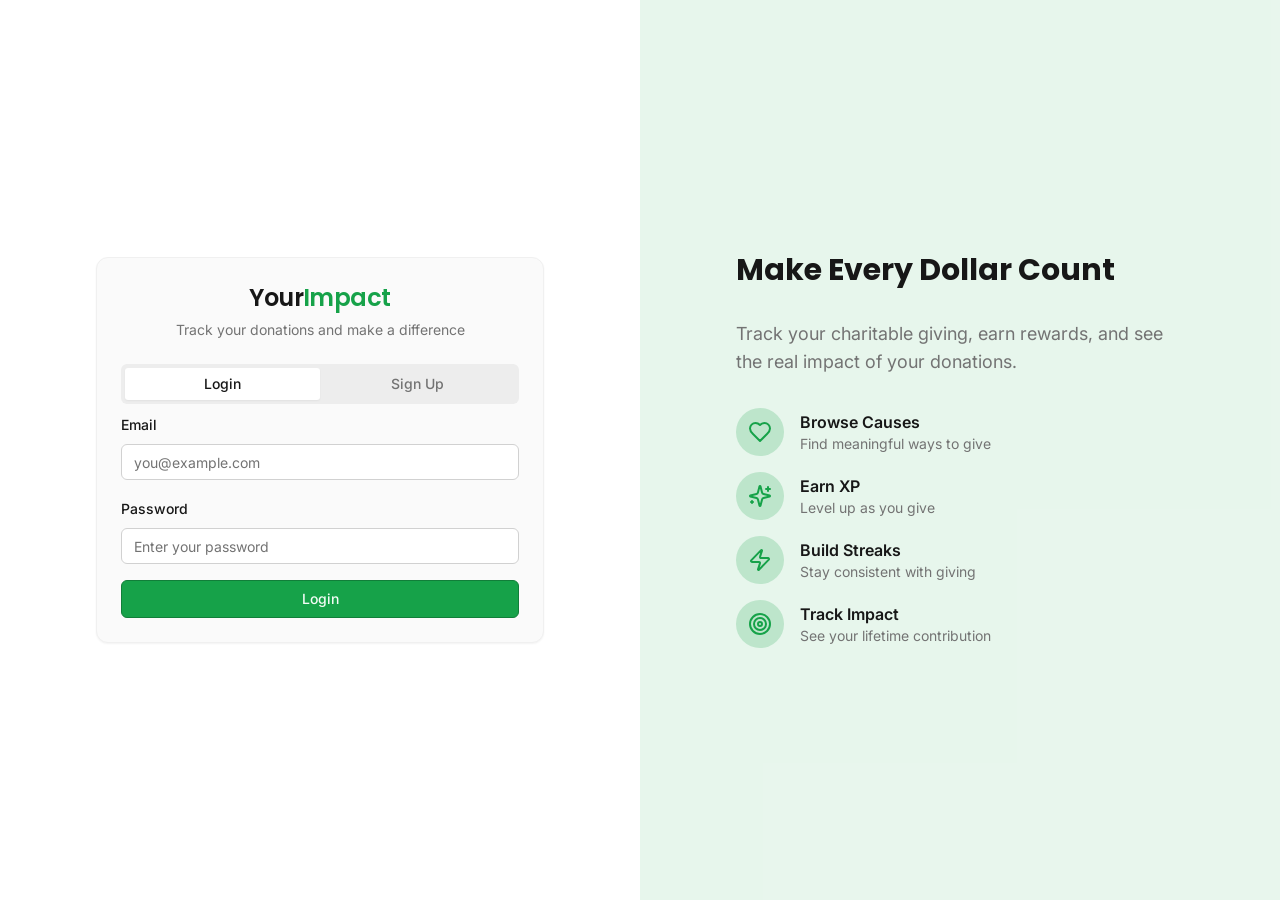
==== commit 3f43510a: "Connect user accounts and donations to Supabase" ====
--- a/index.html
+++ b/index.html
@@ -7,7 +7,7 @@
     <link rel="preconnect" href="https://fonts.googleapis.com">
     <link rel="preconnect" href="https://fonts.gstatic.com" crossorigin>
     <link href="https://fonts.googleapis.com/css2?family=Architects+Daughter&family=DM+Sans:ital,opsz,wght@0,9..40,100..1000;1,9..40,100..1000&family=Fira+Code:wght@300..700&family=Geist+Mono:wght@100..900&family=Geist:wght@100..900&family=IBM+Plex+Mono:ital,wght@0,100;0,200;0,300;0,400;0,500;0,600;0,700;1,100;1,200;1,300;1,400;1,500;1,600;1,700&family=IBM+Plex+Sans:ital,wght@0,100..700;1,100..700&family=Inter:ital,opsz,wght@0,14..32,100..900;1,14..32,100..900&family=JetBrains+Mono:ital,wght@0,100..800;1,100..800&family=Libre+Baskerville:ital,wght@0,400;0,700;1,400&family=Lora:ital,wght@0,400..700;1,400..700&family=Merriweather:ital,opsz,wght@0,18..144,300..900;1,18..144,300..900&family=Montserrat:ital,wght@0,100..900;1,100..900&family=Open+Sans:ital,wght@0,300..800;1,300..800&family=Outfit:wght@100..900&family=Oxanium:wght@200..800&family=Playfair+Display:ital,wght@0,400..900;1,400..900&family=Plus+Jakarta+Sans:ital,wght@0,200..800;1,200..800&family=Poppins:ital,wght@0,100;0,200;0,300;0,400;0,500;0,600;0,700;0,800;0,900;1,100;1,200;1,300;1,400;1,500;1,600;1,700;1,800;1,900&family=Roboto+Mono:ital,wght@0,100..700;1,100..700&family=Roboto:ital,wght@0,100..900;1,100..900&family=Source+Code+Pro:ital,wght@0,200..900;1,200..900&family=Source+Serif+4:ital,opsz,wght@0,8..60,200..900;1,8..60,200..900&family=Space+Grotesk:wght@300..700&family=Space+Mono:ital,wght@0,400;0,700;1,400;1,700&display=swap" rel="stylesheet">
-    <script type="module" crossorigin src="./assets/index-CQYGpqB-.js"></script>
+    <script type="module" crossorigin src="./assets/index-8axcI3Ho.js"></script>
     <link rel="stylesheet" crossorigin href="./assets/index-DBFygRWq.css">
   </head>
   <body>
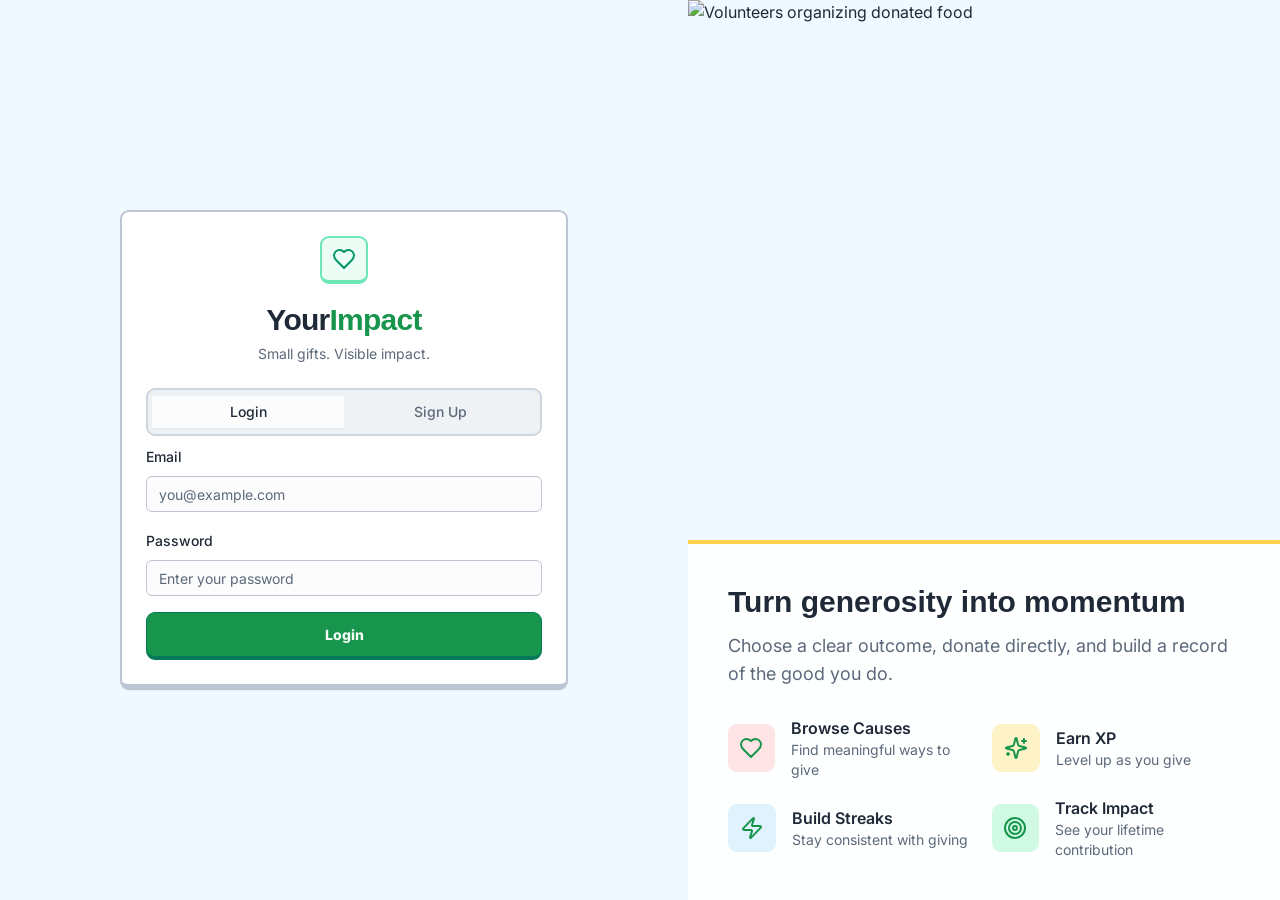
==== commit 3d5dffe2: "Refresh donation catalog and marketplace design" ====
--- a/index.html
+++ b/index.html
@@ -7,8 +7,8 @@
     <link rel="preconnect" href="https://fonts.googleapis.com">
     <link rel="preconnect" href="https://fonts.gstatic.com" crossorigin>
     <link href="https://fonts.googleapis.com/css2?family=Architects+Daughter&family=DM+Sans:ital,opsz,wght@0,9..40,100..1000;1,9..40,100..1000&family=Fira+Code:wght@300..700&family=Geist+Mono:wght@100..900&family=Geist:wght@100..900&family=IBM+Plex+Mono:ital,wght@0,100;0,200;0,300;0,400;0,500;0,600;0,700;1,100;1,200;1,300;1,400;1,500;1,600;1,700&family=IBM+Plex+Sans:ital,wght@0,100..700;1,100..700&family=Inter:ital,opsz,wght@0,14..32,100..900;1,14..32,100..900&family=JetBrains+Mono:ital,wght@0,100..800;1,100..800&family=Libre+Baskerville:ital,wght@0,400;0,700;1,400&family=Lora:ital,wght@0,400..700;1,400..700&family=Merriweather:ital,opsz,wght@0,18..144,300..900;1,18..144,300..900&family=Montserrat:ital,wght@0,100..900;1,100..900&family=Open+Sans:ital,wght@0,300..800;1,300..800&family=Outfit:wght@100..900&family=Oxanium:wght@200..800&family=Playfair+Display:ital,wght@0,400..900;1,400..900&family=Plus+Jakarta+Sans:ital,wght@0,200..800;1,200..800&family=Poppins:ital,wght@0,100;0,200;0,300;0,400;0,500;0,600;0,700;0,800;0,900;1,100;1,200;1,300;1,400;1,500;1,600;1,700;1,800;1,900&family=Roboto+Mono:ital,wght@0,100..700;1,100..700&family=Roboto:ital,wght@0,100..900;1,100..900&family=Source+Code+Pro:ital,wght@0,200..900;1,200..900&family=Source+Serif+4:ital,opsz,wght@0,8..60,200..900;1,8..60,200..900&family=Space+Grotesk:wght@300..700&family=Space+Mono:ital,wght@0,400;0,700;1,400;1,700&display=swap" rel="stylesheet">
-    <script type="module" crossorigin src="./assets/index-8axcI3Ho.js"></script>
-    <link rel="stylesheet" crossorigin href="./assets/index-DBFygRWq.css">
+    <script type="module" crossorigin src="./assets/index-CKSGANGu.js"></script>
+    <link rel="stylesheet" crossorigin href="./assets/index-CAIS6WC-.css">
   </head>
   <body>
     <div id="root"></div>
--- a/assets/index-CAIS6WC-.css
+++ b/assets/index-CAIS6WC-.css
@@ -0,0 +1 @@
+*,:before,:after{--tw-border-spacing-x: 0;--tw-border-spacing-y: 0;--tw-translate-x: 0;--tw-translate-y: 0;--tw-rotate: 0;--tw-skew-x: 0;--tw-skew-y: 0;--tw-scale-x: 1;--tw-scale-y: 1;--tw-pan-x: ;--tw-pan-y: ;--tw-pinch-zoom: ;--tw-scroll-snap-strictness: proximity;--tw-gradient-from-position: ;--tw-gradient-via-position: ;--tw-gradient-to-position: ;--tw-ordinal: ;--tw-slashed-zero: ;--tw-numeric-figure: ;--tw-numeric-spacing: ;--tw-numeric-fraction: ;--tw-ring-inset: ;--tw-ring-offset-width: 0px;--tw-ring-offset-color: #fff;--tw-ring-color: rgb(59 130 246 / .5);--tw-ring-offset-shadow: 0 0 #0000;--tw-ring-shadow: 0 0 #0000;--tw-shadow: 0 0 #0000;--tw-shadow-colored: 0 0 #0000;--tw-blur: ;--tw-brightness: ;--tw-contrast: ;--tw-grayscale: ;--tw-hue-rotate: ;--tw-invert: ;--tw-saturate: ;--tw-sepia: ;--tw-drop-shadow: ;--tw-backdrop-blur: ;--tw-backdrop-brightness: ;--tw-backdrop-contrast: ;--tw-backdrop-grayscale: ;--tw-backdrop-hue-rotate: ;--tw-backdrop-invert: ;--tw-backdrop-opacity: ;--tw-backdrop-saturate: ;--tw-backdrop-sepia: ;--tw-contain-size: ;--tw-contain-layout: ;--tw-contain-paint: ;--tw-contain-style: }::backdrop{--tw-border-spacing-x: 0;--tw-border-spacing-y: 0;--tw-translate-x: 0;--tw-translate-y: 0;--tw-rotate: 0;--tw-skew-x: 0;--tw-skew-y: 0;--tw-scale-x: 1;--tw-scale-y: 1;--tw-pan-x: ;--tw-pan-y: ;--tw-pinch-zoom: ;--tw-scroll-snap-strictness: proximity;--tw-gradient-from-position: ;--tw-gradient-via-position: ;--tw-gradient-to-position: ;--tw-ordinal: ;--tw-slashed-zero: ;--tw-numeric-figure: ;--tw-numeric-spacing: ;--tw-numeric-fraction: ;--tw-ring-inset: ;--tw-ring-offset-width: 0px;--tw-ring-offset-color: #fff;--tw-ring-color: rgb(59 130 246 / .5);--tw-ring-offset-shadow: 0 0 #0000;--tw-ring-shadow: 0 0 #0000;--tw-shadow: 0 0 #0000;--tw-shadow-colored: 0 0 #0000;--tw-blur: ;--tw-brightness: ;--tw-contrast: ;--tw-grayscale: ;--tw-hue-rotate: ;--tw-invert: ;--tw-saturate: ;--tw-sepia: ;--tw-drop-shadow: ;--tw-backdrop-blur: ;--tw-backdrop-brightness: ;--tw-backdrop-contrast: ;--tw-backdrop-grayscale: ;--tw-backdrop-hue-rotate: ;--tw-backdrop-invert: ;--tw-backdrop-opacity: ;--tw-backdrop-saturate: ;--tw-backdrop-sepia: ;--tw-contain-size: ;--tw-contain-layout: ;--tw-contain-paint: ;--tw-contain-style: }*,:before,:after{box-sizing:border-box;border-width:0;border-style:solid;border-color:#e5e7eb}:before,:after{--tw-content: ""}html,:host{line-height:1.5;-webkit-text-size-adjust:100%;-moz-tab-size:4;-o-tab-size:4;tab-size:4;font-family:Inter,var(--font-sans),sans-serif;font-feature-settings:normal;font-variation-settings:normal;-webkit-tap-highlight-color:transparent}body{margin:0;line-height:inherit}hr{height:0;color:inherit;border-top-width:1px}abbr:where([title]){-webkit-text-decoration:underline dotted;text-decoration:underline dotted}h1,h2,h3,h4,h5,h6{font-size:inherit;font-weight:inherit}a{color:inherit;text-decoration:inherit}b,strong{font-weight:bolder}code,kbd,samp,pre{font-family:var(--font-mono);font-feature-settings:normal;font-variation-settings:normal;font-size:1em}small{font-size:80%}sub,sup{font-size:75%;line-height:0;position:relative;vertical-align:baseline}sub{bottom:-.25em}sup{top:-.5em}table{text-indent:0;border-color:inherit;border-collapse:collapse}button,input,optgroup,select,textarea{font-family:inherit;font-feature-settings:inherit;font-variation-settings:inherit;font-size:100%;font-weight:inherit;line-height:inherit;letter-spacing:inherit;color:inherit;margin:0;padding:0}button,select{text-transform:none}button,input:where([type=button]),input:where([type=reset]),input:where([type=submit]){-webkit-appearance:button;background-color:transparent;background-image:none}:-moz-focusring{outline:auto}:-moz-ui-invalid{box-shadow:none}progress{vertical-align:baseline}::-webkit-inner-spin-button,::-webkit-outer-spin-button{height:auto}[type=search]{-webkit-appearance:textfield;outline-offset:-2px}::-webkit-search-decoration{-webkit-appearance:none}::-webkit-file-upload-button{-webkit-appearance:button;font:inherit}summary{display:list-item}blockquote,dl,dd,h1,h2,h3,h4,h5,h6,hr,figure,p,pre{margin:0}fieldset{margin:0;padding:0}legend{padding:0}ol,ul,menu{list-style:none;margin:0;padding:0}dialog{padding:0}textarea{resize:vertical}input::-moz-placeholder,textarea::-moz-placeholder{opacity:1;color:#9ca3af}input::placeholder,textarea::placeholder{opacity:1;color:#9ca3af}button,[role=button]{cursor:pointer}:disabled{cursor:default}img,svg,video,canvas,audio,iframe,embed,object{display:block;vertical-align:middle}img,video{max-width:100%;height:auto}[hidden]:where(:not([hidden=until-found])){display:none}*{--tw-border-opacity: 1;border-color:hsl(var(--border) / var(--tw-border-opacity, 1))}body{--tw-bg-opacity: 1;background-color:hsl(var(--background) / var(--tw-bg-opacity, 1));font-family:Inter,var(--font-sans),sans-serif;--tw-text-opacity: 1;color:hsl(var(--foreground) / var(--tw-text-opacity, 1));-webkit-font-smoothing:antialiased;-moz-osx-font-smoothing:grayscale;letter-spacing:0}h1,h2,h3,h4,button{letter-spacing:0}.impact-card{border-width:2px;border-bottom-width:5px;border-radius:8px;transition:transform .16s ease,border-color .16s ease}.impact-card:hover{transform:translateY(-3px);border-color:#3aabdf}.impact-card:active{transform:translateY(1px);border-bottom-width:2px}.sr-only{position:absolute;width:1px;height:1px;padding:0;margin:-1px;overflow:hidden;clip:rect(0,0,0,0);white-space:nowrap;border-width:0}.pointer-events-none{pointer-events:none}.pointer-events-auto{pointer-events:auto}.visible{visibility:visible}.invisible{visibility:hidden}.fixed{position:fixed}.absolute{position:absolute}.relative{position:relative}.sticky{position:sticky}.inset-0{inset:0}.inset-x-0{left:0;right:0}.inset-y-0{top:0;bottom:0}.-bottom-12{bottom:-3rem}.-left-12{left:-3rem}.-right-12{right:-3rem}.-top-12{top:-3rem}.bottom-0{bottom:0}.bottom-3{bottom:.75rem}.left-0{left:0}.left-1{left:.25rem}.left-1\/2{left:50%}.left-2{left:.5rem}.left-3{left:.75rem}.left-\[50\%\]{left:50%}.right-0{right:0}.right-1{right:.25rem}.right-2{right:.5rem}.right-3{right:.75rem}.right-4{right:1rem}.top-0{top:0}.top-1\.5{top:.375rem}.top-1\/2{top:50%}.top-2{top:.5rem}.top-20{top:5rem}.top-3{top:.75rem}.top-3\.5{top:.875rem}.top-4{top:1rem}.top-\[1px\]{top:1px}.top-\[50\%\]{top:50%}.top-\[60\%\]{top:60%}.top-full{top:100%}.z-10{z-index:10}.z-20{z-index:20}.z-40{z-index:40}.z-50{z-index:50}.z-\[100\]{z-index:100}.z-\[1\]{z-index:1}.col-span-full{grid-column:1 / -1}.-mx-1{margin-left:-.25rem;margin-right:-.25rem}.mx-2{margin-left:.5rem;margin-right:.5rem}.mx-3\.5{margin-left:.875rem;margin-right:.875rem}.mx-4{margin-left:1rem;margin-right:1rem}.mx-auto{margin-left:auto;margin-right:auto}.my-0\.5{margin-top:.125rem;margin-bottom:.125rem}.my-1{margin-top:.25rem;margin-bottom:.25rem}.-ml-2{margin-left:-.5rem}.-ml-4{margin-left:-1rem}.-mt-4{margin-top:-1rem}.mb-1{margin-bottom:.25rem}.mb-10{margin-bottom:2.5rem}.mb-2{margin-bottom:.5rem}.mb-3{margin-bottom:.75rem}.mb-4{margin-bottom:1rem}.mb-5{margin-bottom:1.25rem}.mb-6{margin-bottom:1.5rem}.mb-8{margin-bottom:2rem}.ml-1{margin-left:.25rem}.ml-4{margin-left:1rem}.ml-auto{margin-left:auto}.mr-1{margin-right:.25rem}.mr-2{margin-right:.5rem}.mt-0\.5{margin-top:.125rem}.mt-1{margin-top:.25rem}.mt-1\.5{margin-top:.375rem}.mt-2{margin-top:.5rem}.mt-24{margin-top:6rem}.mt-3{margin-top:.75rem}.mt-4{margin-top:1rem}.mt-6{margin-top:1.5rem}.mt-7{margin-top:1.75rem}.mt-8{margin-top:2rem}.mt-auto{margin-top:auto}.line-clamp-2{overflow:hidden;display:-webkit-box;-webkit-box-orient:vertical;-webkit-line-clamp:2}.block{display:block}.flex{display:flex}.inline-flex{display:inline-flex}.table{display:table}.grid{display:grid}.hidden{display:none}.aspect-\[16\/10\]{aspect-ratio:16/10}.aspect-\[16\/9\]{aspect-ratio:16/9}.aspect-square{aspect-ratio:1 / 1}.aspect-video{aspect-ratio:16 / 9}.size-4{width:1rem;height:1rem}.h-1\.5{height:.375rem}.h-10{height:2.5rem}.h-11{height:2.75rem}.h-12{height:3rem}.h-14{height:3.5rem}.h-16{height:4rem}.h-2{height:.5rem}.h-2\.5{height:.625rem}.h-20{height:5rem}.h-24{height:6rem}.h-28{height:7rem}.h-3{height:.75rem}.h-3\.5{height:.875rem}.h-32{height:8rem}.h-4{height:1rem}.h-5{height:1.25rem}.h-6{height:1.5rem}.h-7{height:1.75rem}.h-8{height:2rem}.h-80{height:20rem}.h-9{height:2.25rem}.h-\[140px\]{height:140px}.h-\[1px\]{height:1px}.h-\[var\(--radix-navigation-menu-viewport-height\)\]{height:var(--radix-navigation-menu-viewport-height)}.h-\[var\(--radix-select-trigger-height\)\]{height:var(--radix-select-trigger-height)}.h-auto{height:auto}.h-full{height:100%}.h-px{height:1px}.h-svh{height:100svh}.max-h-\[--radix-context-menu-content-available-height\]{max-height:var(--radix-context-menu-content-available-height)}.max-h-\[--radix-select-content-available-height\]{max-height:var(--radix-select-content-available-height)}.max-h-\[300px\]{max-height:300px}.max-h-\[var\(--radix-dropdown-menu-content-available-height\)\]{max-height:var(--radix-dropdown-menu-content-available-height)}.max-h-screen{max-height:100vh}.min-h-0{min-height:0px}.min-h-10{min-height:2.5rem}.min-h-8{min-height:2rem}.min-h-9{min-height:2.25rem}.min-h-\[244px\]{min-height:244px}.min-h-\[56px\]{min-height:56px}.min-h-\[80px\]{min-height:80px}.min-h-full{min-height:100%}.min-h-screen{min-height:100vh}.min-h-svh{min-height:100svh}.w-0{width:0px}.w-1{width:.25rem}.w-10{width:2.5rem}.w-11{width:2.75rem}.w-12{width:3rem}.w-14{width:3.5rem}.w-16{width:4rem}.w-2{width:.5rem}.w-2\.5{width:.625rem}.w-20{width:5rem}.w-24{width:6rem}.w-3{width:.75rem}.w-3\.5{width:.875rem}.w-3\/4{width:75%}.w-32{width:8rem}.w-4{width:1rem}.w-48{width:12rem}.w-5{width:1.25rem}.w-6{width:1.5rem}.w-64{width:16rem}.w-7{width:1.75rem}.w-72{width:18rem}.w-8{width:2rem}.w-9{width:2.25rem}.w-\[100px\]{width:100px}.w-\[120px\]{width:120px}.w-\[1px\]{width:1px}.w-\[var\(--sidebar-width\)\]{width:var(--sidebar-width)}.w-auto{width:auto}.w-full{width:100%}.w-max{width:-moz-max-content;width:max-content}.w-px{width:1px}.min-w-0{min-width:0px}.min-w-10{min-width:2.5rem}.min-w-11{min-width:2.75rem}.min-w-5{min-width:1.25rem}.min-w-9{min-width:2.25rem}.min-w-\[120px\]{min-width:120px}.min-w-\[12rem\]{min-width:12rem}.min-w-\[8rem\]{min-width:8rem}.min-w-\[var\(--radix-select-trigger-width\)\]{min-width:var(--radix-select-trigger-width)}.max-w-2xl{max-width:42rem}.max-w-5xl{max-width:64rem}.max-w-7xl{max-width:80rem}.max-w-\[var\(--skeleton-width\)\]{max-width:var(--skeleton-width)}.max-w-lg{max-width:32rem}.max-w-max{max-width:-moz-max-content;max-width:max-content}.max-w-md{max-width:28rem}.max-w-sm{max-width:24rem}.flex-1{flex:1 1 0%}.shrink-0{flex-shrink:0}.grow{flex-grow:1}.grow-0{flex-grow:0}.basis-full{flex-basis:100%}.caption-bottom{caption-side:bottom}.border-collapse{border-collapse:collapse}.origin-\[--radix-context-menu-content-transform-origin\]{transform-origin:var(--radix-context-menu-content-transform-origin)}.origin-\[--radix-dropdown-menu-content-transform-origin\]{transform-origin:var(--radix-dropdown-menu-content-transform-origin)}.origin-\[--radix-hover-card-content-transform-origin\]{transform-origin:var(--radix-hover-card-content-transform-origin)}.origin-\[--radix-menubar-content-transform-origin\]{transform-origin:var(--radix-menubar-content-transform-origin)}.origin-\[--radix-popover-content-transform-origin\]{transform-origin:var(--radix-popover-content-transform-origin)}.origin-\[--radix-select-content-transform-origin\]{transform-origin:var(--radix-select-content-transform-origin)}.origin-\[--radix-tooltip-content-transform-origin\]{transform-origin:var(--radix-tooltip-content-transform-origin)}.-translate-x-1\/2{--tw-translate-x: -50%;transform:translate(var(--tw-translate-x),var(--tw-translate-y)) rotate(var(--tw-rotate)) skew(var(--tw-skew-x)) skewY(var(--tw-skew-y)) scaleX(var(--tw-scale-x)) scaleY(var(--tw-scale-y))}.-translate-x-px{--tw-translate-x: -1px;transform:translate(var(--tw-translate-x),var(--tw-translate-y)) rotate(var(--tw-rotate)) skew(var(--tw-skew-x)) skewY(var(--tw-skew-y)) scaleX(var(--tw-scale-x)) scaleY(var(--tw-scale-y))}.-translate-y-1\/2{--tw-translate-y: -50%;transform:translate(var(--tw-translate-x),var(--tw-translate-y)) rotate(var(--tw-rotate)) skew(var(--tw-skew-x)) skewY(var(--tw-skew-y)) scaleX(var(--tw-scale-x)) scaleY(var(--tw-scale-y))}.translate-x-\[-50\%\]{--tw-translate-x: -50%;transform:translate(var(--tw-translate-x),var(--tw-translate-y)) rotate(var(--tw-rotate)) skew(var(--tw-skew-x)) skewY(var(--tw-skew-y)) scaleX(var(--tw-scale-x)) scaleY(var(--tw-scale-y))}.translate-x-px{--tw-translate-x: 1px;transform:translate(var(--tw-translate-x),var(--tw-translate-y)) rotate(var(--tw-rotate)) skew(var(--tw-skew-x)) skewY(var(--tw-skew-y)) scaleX(var(--tw-scale-x)) scaleY(var(--tw-scale-y))}.translate-y-\[-50\%\]{--tw-translate-y: -50%;transform:translate(var(--tw-translate-x),var(--tw-translate-y)) rotate(var(--tw-rotate)) skew(var(--tw-skew-x)) skewY(var(--tw-skew-y)) scaleX(var(--tw-scale-x)) scaleY(var(--tw-scale-y))}.-rotate-90{--tw-rotate: -90deg;transform:translate(var(--tw-translate-x),var(--tw-translate-y)) rotate(var(--tw-rotate)) skew(var(--tw-skew-x)) skewY(var(--tw-skew-y)) scaleX(var(--tw-scale-x)) scaleY(var(--tw-scale-y))}.rotate-45{--tw-rotate: 45deg;transform:translate(var(--tw-translate-x),var(--tw-translate-y)) rotate(var(--tw-rotate)) skew(var(--tw-skew-x)) skewY(var(--tw-skew-y)) scaleX(var(--tw-scale-x)) scaleY(var(--tw-scale-y))}.rotate-90{--tw-rotate: 90deg;transform:translate(var(--tw-translate-x),var(--tw-translate-y)) rotate(var(--tw-rotate)) skew(var(--tw-skew-x)) skewY(var(--tw-skew-y)) scaleX(var(--tw-scale-x)) scaleY(var(--tw-scale-y))}.scale-110{--tw-scale-x: 1.1;--tw-scale-y: 1.1;transform:translate(var(--tw-translate-x),var(--tw-translate-y)) rotate(var(--tw-rotate)) skew(var(--tw-skew-x)) skewY(var(--tw-skew-y)) scaleX(var(--tw-scale-x)) scaleY(var(--tw-scale-y))}.transform{transform:translate(var(--tw-translate-x),var(--tw-translate-y)) rotate(var(--tw-rotate)) skew(var(--tw-skew-x)) skewY(var(--tw-skew-y)) scaleX(var(--tw-scale-x)) scaleY(var(--tw-scale-y))}@keyframes pulse{50%{opacity:.5}}.animate-pulse{animation:pulse 2s cubic-bezier(.4,0,.6,1) infinite}@keyframes spin{to{transform:rotate(360deg)}}.animate-spin{animation:spin 1s linear infinite}.cursor-default{cursor:default}.cursor-pointer{cursor:pointer}.touch-none{touch-action:none}.select-none{-webkit-user-select:none;-moz-user-select:none;user-select:none}.list-none{list-style-type:none}.grid-cols-1{grid-template-columns:repeat(1,minmax(0,1fr))}.grid-cols-2{grid-template-columns:repeat(2,minmax(0,1fr))}.grid-cols-3{grid-template-columns:repeat(3,minmax(0,1fr))}.flex-row{flex-direction:row}.flex-col{flex-direction:column}.flex-col-reverse{flex-direction:column-reverse}.flex-wrap{flex-wrap:wrap}.items-start{align-items:flex-start}.items-end{align-items:flex-end}.items-center{align-items:center}.items-stretch{align-items:stretch}.justify-start{justify-content:flex-start}.justify-center{justify-content:center}.justify-between{justify-content:space-between}.justify-around{justify-content:space-around}.gap-1{gap:.25rem}.gap-1\.5{gap:.375rem}.gap-2{gap:.5rem}.gap-3{gap:.75rem}.gap-4{gap:1rem}.gap-5{gap:1.25rem}.gap-6{gap:1.5rem}.gap-8{gap:2rem}.gap-x-6{-moz-column-gap:1.5rem;column-gap:1.5rem}.gap-y-3{row-gap:.75rem}.space-x-1>:not([hidden])~:not([hidden]){--tw-space-x-reverse: 0;margin-right:calc(.25rem * var(--tw-space-x-reverse));margin-left:calc(.25rem * calc(1 - var(--tw-space-x-reverse)))}.space-x-4>:not([hidden])~:not([hidden]){--tw-space-x-reverse: 0;margin-right:calc(1rem * var(--tw-space-x-reverse));margin-left:calc(1rem * calc(1 - var(--tw-space-x-reverse)))}.space-y-1>:not([hidden])~:not([hidden]){--tw-space-y-reverse: 0;margin-top:calc(.25rem * calc(1 - var(--tw-space-y-reverse)));margin-bottom:calc(.25rem * var(--tw-space-y-reverse))}.space-y-1\.5>:not([hidden])~:not([hidden]){--tw-space-y-reverse: 0;margin-top:calc(.375rem * calc(1 - var(--tw-space-y-reverse)));margin-bottom:calc(.375rem * var(--tw-space-y-reverse))}.space-y-2>:not([hidden])~:not([hidden]){--tw-space-y-reverse: 0;margin-top:calc(.5rem * calc(1 - var(--tw-space-y-reverse)));margin-bottom:calc(.5rem * var(--tw-space-y-reverse))}.space-y-3>:not([hidden])~:not([hidden]){--tw-space-y-reverse: 0;margin-top:calc(.75rem * calc(1 - var(--tw-space-y-reverse)));margin-bottom:calc(.75rem * var(--tw-space-y-reverse))}.space-y-4>:not([hidden])~:not([hidden]){--tw-space-y-reverse: 0;margin-top:calc(1rem * calc(1 - var(--tw-space-y-reverse)));margin-bottom:calc(1rem * var(--tw-space-y-reverse))}.space-y-5>:not([hidden])~:not([hidden]){--tw-space-y-reverse: 0;margin-top:calc(1.25rem * calc(1 - var(--tw-space-y-reverse)));margin-bottom:calc(1.25rem * var(--tw-space-y-reverse))}.space-y-6>:not([hidden])~:not([hidden]){--tw-space-y-reverse: 0;margin-top:calc(1.5rem * calc(1 - var(--tw-space-y-reverse)));margin-bottom:calc(1.5rem * var(--tw-space-y-reverse))}.overflow-auto{overflow:auto}.overflow-hidden{overflow:hidden}.overflow-y-auto{overflow-y:auto}.overflow-x-hidden{overflow-x:hidden}.truncate{overflow:hidden;text-overflow:ellipsis;white-space:nowrap}.whitespace-normal{white-space:normal}.whitespace-nowrap{white-space:nowrap}.break-words{overflow-wrap:break-word}.rounded-2xl{border-radius:1rem}.rounded-\[2px\]{border-radius:2px}.rounded-\[inherit\]{border-radius:inherit}.rounded-full{border-radius:9999px}.rounded-lg{border-radius:.5625rem}.rounded-md{border-radius:.375rem}.rounded-sm{border-radius:.1875rem}.rounded-xl{border-radius:.75rem}.rounded-t-\[10px\]{border-top-left-radius:10px;border-top-right-radius:10px}.rounded-tl-sm{border-top-left-radius:.1875rem}.border{border-width:1px}.border-0{border-width:0px}.border-2{border-width:2px}.border-\[1\.5px\]{border-width:1.5px}.border-y{border-top-width:1px;border-bottom-width:1px}.border-b{border-bottom-width:1px}.border-b-2{border-bottom-width:2px}.border-b-4{border-bottom-width:4px}.border-b-\[6px\]{border-bottom-width:6px}.border-l{border-left-width:1px}.border-r{border-right-width:1px}.border-t{border-top-width:1px}.border-t-2{border-top-width:2px}.border-t-4{border-top-width:4px}.border-dashed{border-style:dashed}.border-\[--color-border\]{border-color:var(--color-border)}.border-amber-300{--tw-border-opacity: 1;border-color:rgb(252 211 77 / var(--tw-border-opacity, 1))}.border-border{--tw-border-opacity: 1;border-color:hsl(var(--border) / var(--tw-border-opacity, 1))}.border-border\/50{border-color:hsl(var(--border) / .5)}.border-card-border{--tw-border-opacity: 1;border-color:hsl(var(--card-border) / var(--tw-border-opacity, 1))}.border-destructive{--tw-border-opacity: 1;border-color:hsl(var(--destructive) / var(--tw-border-opacity, 1))}.border-destructive-border{border-color:var(--destructive-border)}.border-destructive\/50{border-color:hsl(var(--destructive) / .5)}.border-emerald-200{--tw-border-opacity: 1;border-color:rgb(167 243 208 / var(--tw-border-opacity, 1))}.border-emerald-300{--tw-border-opacity: 1;border-color:rgb(110 231 183 / var(--tw-border-opacity, 1))}.border-emerald-700{--tw-border-opacity: 1;border-color:rgb(4 120 87 / var(--tw-border-opacity, 1))}.border-input{--tw-border-opacity: 1;border-color:hsl(var(--input) / var(--tw-border-opacity, 1))}.border-primary{--tw-border-opacity: 1;border-color:hsl(var(--primary) / var(--tw-border-opacity, 1))}.border-primary-border{border-color:var(--primary-border)}.border-primary\/20{border-color:hsl(var(--primary) / .2)}.border-secondary-border{border-color:var(--secondary-border)}.border-sidebar-border{--tw-border-opacity: 1;border-color:hsl(var(--sidebar-border) / var(--tw-border-opacity, 1))}.border-sky-200{--tw-border-opacity: 1;border-color:rgb(186 230 253 / var(--tw-border-opacity, 1))}.border-sky-300{--tw-border-opacity: 1;border-color:rgb(125 211 252 / var(--tw-border-opacity, 1))}.border-transparent{border-color:transparent}.border-white{--tw-border-opacity: 1;border-color:rgb(255 255 255 / var(--tw-border-opacity, 1))}.border-l-transparent{border-left-color:transparent}.border-t-transparent{border-top-color:transparent}.bg-\[--color-bg\]{background-color:var(--color-bg)}.bg-accent{--tw-bg-opacity: 1;background-color:hsl(var(--accent) / var(--tw-bg-opacity, 1))}.bg-amber-100{--tw-bg-opacity: 1;background-color:rgb(254 243 199 / var(--tw-bg-opacity, 1))}.bg-amber-500\/10{background-color:#f59e0b1a}.bg-background{--tw-bg-opacity: 1;background-color:hsl(var(--background) / var(--tw-bg-opacity, 1))}.bg-background\/95{background-color:hsl(var(--background) / .95)}.bg-black\/80{background-color:#000c}.bg-blue-500{--tw-bg-opacity: 1;background-color:rgb(59 130 246 / var(--tw-bg-opacity, 1))}.bg-blue-500\/10{background-color:#3b82f61a}.bg-border{--tw-bg-opacity: 1;background-color:hsl(var(--border) / var(--tw-bg-opacity, 1))}.bg-card{--tw-bg-opacity: 1;background-color:hsl(var(--card) / var(--tw-bg-opacity, 1))}.bg-destructive{--tw-bg-opacity: 1;background-color:hsl(var(--destructive) / var(--tw-bg-opacity, 1))}.bg-emerald-100{--tw-bg-opacity: 1;background-color:rgb(209 250 229 / var(--tw-bg-opacity, 1))}.bg-emerald-50{--tw-bg-opacity: 1;background-color:rgb(236 253 245 / var(--tw-bg-opacity, 1))}.bg-emerald-500\/10{background-color:#10b9811a}.bg-foreground{--tw-bg-opacity: 1;background-color:hsl(var(--foreground) / var(--tw-bg-opacity, 1))}.bg-gray-50{--tw-bg-opacity: 1;background-color:rgb(249 250 251 / var(--tw-bg-opacity, 1))}.bg-green-500\/10{background-color:#22c55e1a}.bg-muted{--tw-bg-opacity: 1;background-color:hsl(var(--muted) / var(--tw-bg-opacity, 1))}.bg-muted\/30{background-color:hsl(var(--muted) / .3)}.bg-muted\/50{background-color:hsl(var(--muted) / .5)}.bg-muted\/80{background-color:hsl(var(--muted) / .8)}.bg-orange-500\/10{background-color:#f973161a}.bg-orange-500\/20{background-color:#f9731633}.bg-popover{--tw-bg-opacity: 1;background-color:hsl(var(--popover) / var(--tw-bg-opacity, 1))}.bg-primary{--tw-bg-opacity: 1;background-color:hsl(var(--primary) / var(--tw-bg-opacity, 1))}.bg-primary\/10{background-color:hsl(var(--primary) / .1)}.bg-primary\/20{background-color:hsl(var(--primary) / .2)}.bg-purple-500\/10{background-color:#a855f71a}.bg-red-500{--tw-bg-opacity: 1;background-color:rgb(239 68 68 / var(--tw-bg-opacity, 1))}.bg-red-500\/10{background-color:#ef44441a}.bg-rose-100{--tw-bg-opacity: 1;background-color:rgb(255 228 230 / var(--tw-bg-opacity, 1))}.bg-rose-500\/10{background-color:#f43f5e1a}.bg-secondary{--tw-bg-opacity: 1;background-color:hsl(var(--secondary) / var(--tw-bg-opacity, 1))}.bg-sidebar{--tw-bg-opacity: 1;background-color:hsl(var(--sidebar) / var(--tw-bg-opacity, 1))}.bg-sidebar-accent\/50{background-color:hsl(var(--sidebar-accent) / .5)}.bg-sidebar-border{--tw-bg-opacity: 1;background-color:hsl(var(--sidebar-border) / var(--tw-bg-opacity, 1))}.bg-sky-100{--tw-bg-opacity: 1;background-color:rgb(224 242 254 / var(--tw-bg-opacity, 1))}.bg-sky-50{--tw-bg-opacity: 1;background-color:rgb(240 249 255 / var(--tw-bg-opacity, 1))}.bg-transparent{background-color:transparent}.bg-white{--tw-bg-opacity: 1;background-color:rgb(255 255 255 / var(--tw-bg-opacity, 1))}.bg-white\/20{background-color:#fff3}.bg-white\/95{background-color:#fffffff2}.bg-gradient-to-br{background-image:linear-gradient(to bottom right,var(--tw-gradient-stops))}.bg-gradient-to-r{background-image:linear-gradient(to right,var(--tw-gradient-stops))}.bg-gradient-to-t{background-image:linear-gradient(to top,var(--tw-gradient-stops))}.from-black\/50{--tw-gradient-from: rgb(0 0 0 / .5) var(--tw-gradient-from-position);--tw-gradient-to: rgb(0 0 0 / 0) var(--tw-gradient-to-position);--tw-gradient-stops: var(--tw-gradient-from), var(--tw-gradient-to)}.from-orange-500{--tw-gradient-from: #f97316 var(--tw-gradient-from-position);--tw-gradient-to: rgb(249 115 22 / 0) var(--tw-gradient-to-position);--tw-gradient-stops: var(--tw-gradient-from), var(--tw-gradient-to)}.from-primary\/10{--tw-gradient-from: hsl(var(--primary) / .1) var(--tw-gradient-from-position);--tw-gradient-to: hsl(var(--primary) / 0) var(--tw-gradient-to-position);--tw-gradient-stops: var(--tw-gradient-from), var(--tw-gradient-to)}.to-primary\/5{--tw-gradient-to: hsl(var(--primary) / .05) var(--tw-gradient-to-position)}.to-red-500{--tw-gradient-to: #ef4444 var(--tw-gradient-to-position)}.to-transparent{--tw-gradient-to: transparent var(--tw-gradient-to-position)}.fill-current{fill:currentColor}.object-cover{-o-object-fit:cover;object-fit:cover}.p-0{padding:0}.p-1{padding:.25rem}.p-10{padding:2.5rem}.p-12{padding:3rem}.p-2{padding:.5rem}.p-3{padding:.75rem}.p-4{padding:1rem}.p-5{padding:1.25rem}.p-6{padding:1.5rem}.p-8{padding:2rem}.p-\[1px\]{padding:1px}.px-1{padding-left:.25rem;padding-right:.25rem}.px-2{padding-left:.5rem;padding-right:.5rem}.px-2\.5{padding-left:.625rem;padding-right:.625rem}.px-3{padding-left:.75rem;padding-right:.75rem}.px-4{padding-left:1rem;padding-right:1rem}.px-5{padding-left:1.25rem;padding-right:1.25rem}.px-6{padding-left:1.5rem;padding-right:1.5rem}.px-8{padding-left:2rem;padding-right:2rem}.py-0\.5{padding-top:.125rem;padding-bottom:.125rem}.py-1{padding-top:.25rem;padding-bottom:.25rem}.py-1\.5{padding-top:.375rem;padding-bottom:.375rem}.py-2{padding-top:.5rem;padding-bottom:.5rem}.py-20{padding-top:5rem;padding-bottom:5rem}.py-3{padding-top:.75rem;padding-bottom:.75rem}.py-4{padding-top:1rem;padding-bottom:1rem}.py-6{padding-top:1.5rem;padding-bottom:1.5rem}.py-7{padding-top:1.75rem;padding-bottom:1.75rem}.py-8{padding-top:2rem;padding-bottom:2rem}.pb-3{padding-bottom:.75rem}.pb-4{padding-bottom:1rem}.pl-2\.5{padding-left:.625rem}.pl-4{padding-left:1rem}.pl-8{padding-left:2rem}.pr-2{padding-right:.5rem}.pr-2\.5{padding-right:.625rem}.pr-8{padding-right:2rem}.pt-0{padding-top:0}.pt-1{padding-top:.25rem}.pt-3{padding-top:.75rem}.pt-4{padding-top:1rem}.pt-5{padding-top:1.25rem}.pt-6{padding-top:1.5rem}.text-left{text-align:left}.text-center{text-align:center}.text-right{text-align:right}.align-middle{vertical-align:middle}.font-display{font-family:Poppins,var(--font-sans),sans-serif}.font-mono{font-family:var(--font-mono)}.text-2xl{font-size:1.5rem;line-height:2rem}.text-3xl{font-size:1.875rem;line-height:2.25rem}.text-5xl{font-size:3rem;line-height:1}.text-\[0\.8rem\]{font-size:.8rem}.text-\[10px\]{font-size:10px}.text-base{font-size:1rem;line-height:1.5rem}.text-lg{font-size:1.125rem;line-height:1.75rem}.text-sm{font-size:.875rem;line-height:1.25rem}.text-xl{font-size:1.25rem;line-height:1.75rem}.text-xs{font-size:.75rem;line-height:1rem}.font-bold{font-weight:700}.font-extrabold{font-weight:800}.font-medium{font-weight:500}.font-normal{font-weight:400}.font-semibold{font-weight:600}.uppercase{text-transform:uppercase}.tabular-nums{--tw-numeric-spacing: tabular-nums;font-variant-numeric:var(--tw-ordinal) var(--tw-slashed-zero) var(--tw-numeric-figure) var(--tw-numeric-spacing) var(--tw-numeric-fraction)}.leading-5{line-height:1.25rem}.leading-6{line-height:1.5rem}.leading-7{line-height:1.75rem}.leading-none{line-height:1}.leading-tight{line-height:1.25}.tracking-tight{letter-spacing:-.025em}.tracking-widest{letter-spacing:.1em}.text-accent-foreground{--tw-text-opacity: 1;color:hsl(var(--accent-foreground) / var(--tw-text-opacity, 1))}.text-amber-500{--tw-text-opacity: 1;color:rgb(245 158 11 / var(--tw-text-opacity, 1))}.text-amber-600{--tw-text-opacity: 1;color:rgb(217 119 6 / var(--tw-text-opacity, 1))}.text-amber-900{--tw-text-opacity: 1;color:rgb(120 53 15 / var(--tw-text-opacity, 1))}.text-background{--tw-text-opacity: 1;color:hsl(var(--background) / var(--tw-text-opacity, 1))}.text-blue-500{--tw-text-opacity: 1;color:rgb(59 130 246 / var(--tw-text-opacity, 1))}.text-border{--tw-text-opacity: 1;color:hsl(var(--border) / var(--tw-text-opacity, 1))}.text-card-foreground{--tw-text-opacity: 1;color:hsl(var(--card-foreground) / var(--tw-text-opacity, 1))}.text-current{color:currentColor}.text-destructive{--tw-text-opacity: 1;color:hsl(var(--destructive) / var(--tw-text-opacity, 1))}.text-destructive-foreground{--tw-text-opacity: 1;color:hsl(var(--destructive-foreground) / var(--tw-text-opacity, 1))}.text-emerald-600{--tw-text-opacity: 1;color:rgb(5 150 105 / var(--tw-text-opacity, 1))}.text-emerald-700{--tw-text-opacity: 1;color:rgb(4 120 87 / var(--tw-text-opacity, 1))}.text-emerald-800{--tw-text-opacity: 1;color:rgb(6 95 70 / var(--tw-text-opacity, 1))}.text-emerald-900{--tw-text-opacity: 1;color:rgb(6 78 59 / var(--tw-text-opacity, 1))}.text-emerald-900\/80{color:#064e3bcc}.text-foreground{--tw-text-opacity: 1;color:hsl(var(--foreground) / var(--tw-text-opacity, 1))}.text-foreground\/50{color:hsl(var(--foreground) / .5)}.text-gray-600{--tw-text-opacity: 1;color:rgb(75 85 99 / var(--tw-text-opacity, 1))}.text-gray-900{--tw-text-opacity: 1;color:rgb(17 24 39 / var(--tw-text-opacity, 1))}.text-green-500{--tw-text-opacity: 1;color:rgb(34 197 94 / var(--tw-text-opacity, 1))}.text-muted{--tw-text-opacity: 1;color:hsl(var(--muted) / var(--tw-text-opacity, 1))}.text-muted-foreground{--tw-text-opacity: 1;color:hsl(var(--muted-foreground) / var(--tw-text-opacity, 1))}.text-orange-500{--tw-text-opacity: 1;color:rgb(249 115 22 / var(--tw-text-opacity, 1))}.text-orange-600{--tw-text-opacity: 1;color:rgb(234 88 12 / var(--tw-text-opacity, 1))}.text-popover-foreground{--tw-text-opacity: 1;color:hsl(var(--popover-foreground) / var(--tw-text-opacity, 1))}.text-primary{--tw-text-opacity: 1;color:hsl(var(--primary) / var(--tw-text-opacity, 1))}.text-primary-foreground{--tw-text-opacity: 1;color:hsl(var(--primary-foreground) / var(--tw-text-opacity, 1))}.text-purple-500{--tw-text-opacity: 1;color:rgb(168 85 247 / var(--tw-text-opacity, 1))}.text-red-500{--tw-text-opacity: 1;color:rgb(239 68 68 / var(--tw-text-opacity, 1))}.text-rose-500{--tw-text-opacity: 1;color:rgb(244 63 94 / var(--tw-text-opacity, 1))}.text-secondary-foreground{--tw-text-opacity: 1;color:hsl(var(--secondary-foreground) / var(--tw-text-opacity, 1))}.text-sidebar-foreground{--tw-text-opacity: 1;color:hsl(var(--sidebar-foreground) / var(--tw-text-opacity, 1))}.text-sidebar-foreground\/70{color:hsl(var(--sidebar-foreground) / .7)}.text-sky-600{--tw-text-opacity: 1;color:rgb(2 132 199 / var(--tw-text-opacity, 1))}.text-sky-700{--tw-text-opacity: 1;color:rgb(3 105 161 / var(--tw-text-opacity, 1))}.text-sky-800{--tw-text-opacity: 1;color:rgb(7 89 133 / var(--tw-text-opacity, 1))}.text-slate-700{--tw-text-opacity: 1;color:rgb(51 65 85 / var(--tw-text-opacity, 1))}.text-white{--tw-text-opacity: 1;color:rgb(255 255 255 / var(--tw-text-opacity, 1))}.text-yellow-500{--tw-text-opacity: 1;color:rgb(234 179 8 / var(--tw-text-opacity, 1))}.underline{text-decoration-line:underline}.opacity-0{opacity:0}.opacity-100{opacity:1}.opacity-50{opacity:.5}.opacity-60{opacity:.6}.opacity-70{opacity:.7}.opacity-90{opacity:.9}.shadow-\[0_0_0_1px_hsl\(var\(--sidebar-border\)\)\]{--tw-shadow: 0 0 0 1px hsl(var(--sidebar-border));--tw-shadow-colored: 0 0 0 1px var(--tw-shadow-color);box-shadow:var(--tw-ring-offset-shadow, 0 0 #0000),var(--tw-ring-shadow, 0 0 #0000),var(--tw-shadow)}.shadow-lg{--tw-shadow: 0 10px 15px -3px rgb(0 0 0 / .1), 0 4px 6px -4px rgb(0 0 0 / .1);--tw-shadow-colored: 0 10px 15px -3px var(--tw-shadow-color), 0 4px 6px -4px var(--tw-shadow-color);box-shadow:var(--tw-ring-offset-shadow, 0 0 #0000),var(--tw-ring-shadow, 0 0 #0000),var(--tw-shadow)}.shadow-md{--tw-shadow: 0 4px 6px -1px rgb(0 0 0 / .1), 0 2px 4px -2px rgb(0 0 0 / .1);--tw-shadow-colored: 0 4px 6px -1px var(--tw-shadow-color), 0 2px 4px -2px var(--tw-shadow-color);box-shadow:var(--tw-ring-offset-shadow, 0 0 #0000),var(--tw-ring-shadow, 0 0 #0000),var(--tw-shadow)}.shadow-none{--tw-shadow: 0 0 #0000;--tw-shadow-colored: 0 0 #0000;box-shadow:var(--tw-ring-offset-shadow, 0 0 #0000),var(--tw-ring-shadow, 0 0 #0000),var(--tw-shadow)}.shadow-sm{--tw-shadow: 0 1px 2px 0 rgb(0 0 0 / .05);--tw-shadow-colored: 0 1px 2px 0 var(--tw-shadow-color);box-shadow:var(--tw-ring-offset-shadow, 0 0 #0000),var(--tw-ring-shadow, 0 0 #0000),var(--tw-shadow)}.shadow-xl{--tw-shadow: 0 20px 25px -5px rgb(0 0 0 / .1), 0 8px 10px -6px rgb(0 0 0 / .1);--tw-shadow-colored: 0 20px 25px -5px var(--tw-shadow-color), 0 8px 10px -6px var(--tw-shadow-color);box-shadow:var(--tw-ring-offset-shadow, 0 0 #0000),var(--tw-ring-shadow, 0 0 #0000),var(--tw-shadow)}.shadow-primary\/25{--tw-shadow-color: hsl(var(--primary) / .25);--tw-shadow: var(--tw-shadow-colored)}.outline-none{outline:2px solid transparent;outline-offset:2px}.outline{outline-style:solid}.outline-2{outline-width:2px}.outline-offset-2{outline-offset:2px}.outline-transparent{outline-color:transparent}.ring-0{--tw-ring-offset-shadow: var(--tw-ring-inset) 0 0 0 var(--tw-ring-offset-width) var(--tw-ring-offset-color);--tw-ring-shadow: var(--tw-ring-inset) 0 0 0 calc(0px + var(--tw-ring-offset-width)) var(--tw-ring-color);box-shadow:var(--tw-ring-offset-shadow),var(--tw-ring-shadow),var(--tw-shadow, 0 0 #0000)}.ring-2{--tw-ring-offset-shadow: var(--tw-ring-inset) 0 0 0 var(--tw-ring-offset-width) var(--tw-ring-offset-color);--tw-ring-shadow: var(--tw-ring-inset) 0 0 0 calc(2px + var(--tw-ring-offset-width)) var(--tw-ring-color);box-shadow:var(--tw-ring-offset-shadow),var(--tw-ring-shadow),var(--tw-shadow, 0 0 #0000)}.ring-ring{--tw-ring-opacity: 1;--tw-ring-color: hsl(var(--ring) / var(--tw-ring-opacity, 1))}.ring-sidebar-ring{--tw-ring-opacity: 1;--tw-ring-color: hsl(var(--sidebar-ring) / var(--tw-ring-opacity, 1))}.ring-offset-background{--tw-ring-offset-color: hsl(var(--background) / 1)}.filter{filter:var(--tw-blur) var(--tw-brightness) var(--tw-contrast) var(--tw-grayscale) var(--tw-hue-rotate) var(--tw-invert) var(--tw-saturate) var(--tw-sepia) var(--tw-drop-shadow)}.backdrop-blur-md{--tw-backdrop-blur: blur(12px);-webkit-backdrop-filter:var(--tw-backdrop-blur) var(--tw-backdrop-brightness) var(--tw-backdrop-contrast) var(--tw-backdrop-grayscale) var(--tw-backdrop-hue-rotate) var(--tw-backdrop-invert) var(--tw-backdrop-opacity) var(--tw-backdrop-saturate) var(--tw-backdrop-sepia);backdrop-filter:var(--tw-backdrop-blur) var(--tw-backdrop-brightness) var(--tw-backdrop-contrast) var(--tw-backdrop-grayscale) var(--tw-backdrop-hue-rotate) var(--tw-backdrop-invert) var(--tw-backdrop-opacity) var(--tw-backdrop-saturate) var(--tw-backdrop-sepia)}.backdrop-blur-sm{--tw-backdrop-blur: blur(4px);-webkit-backdrop-filter:var(--tw-backdrop-blur) var(--tw-backdrop-brightness) var(--tw-backdrop-contrast) var(--tw-backdrop-grayscale) var(--tw-backdrop-hue-rotate) var(--tw-backdrop-invert) var(--tw-backdrop-opacity) var(--tw-backdrop-saturate) var(--tw-backdrop-sepia);backdrop-filter:var(--tw-backdrop-blur) var(--tw-backdrop-brightness) var(--tw-backdrop-contrast) var(--tw-backdrop-grayscale) var(--tw-backdrop-hue-rotate) var(--tw-backdrop-invert) var(--tw-backdrop-opacity) var(--tw-backdrop-saturate) var(--tw-backdrop-sepia)}.transition{transition-property:color,background-color,border-color,text-decoration-color,fill,stroke,opacity,box-shadow,transform,filter,backdrop-filter;transition-timing-function:cubic-bezier(.4,0,.2,1);transition-duration:.15s}.transition-\[left\,right\,width\]{transition-property:left,right,width;transition-timing-function:cubic-bezier(.4,0,.2,1);transition-duration:.15s}.transition-\[margin\,opacity\]{transition-property:margin,opacity;transition-timing-function:cubic-bezier(.4,0,.2,1);transition-duration:.15s}.transition-\[width\,height\,padding\]{transition-property:width,height,padding;transition-timing-function:cubic-bezier(.4,0,.2,1);transition-duration:.15s}.transition-\[width\]{transition-property:width;transition-timing-function:cubic-bezier(.4,0,.2,1);transition-duration:.15s}.transition-all{transition-property:all;transition-timing-function:cubic-bezier(.4,0,.2,1);transition-duration:.15s}.transition-colors{transition-property:color,background-color,border-color,text-decoration-color,fill,stroke;transition-timing-function:cubic-bezier(.4,0,.2,1);transition-duration:.15s}.transition-opacity{transition-property:opacity;transition-timing-function:cubic-bezier(.4,0,.2,1);transition-duration:.15s}.transition-transform{transition-property:transform;transition-timing-function:cubic-bezier(.4,0,.2,1);transition-duration:.15s}.duration-1000{transition-duration:1s}.duration-200{transition-duration:.2s}.duration-300{transition-duration:.3s}.duration-500{transition-duration:.5s}.ease-in-out{transition-timing-function:cubic-bezier(.4,0,.2,1)}.ease-linear{transition-timing-function:linear}.ease-out{transition-timing-function:cubic-bezier(0,0,.2,1)}@keyframes enter{0%{opacity:var(--tw-enter-opacity, 1);transform:translate3d(var(--tw-enter-translate-x, 0),var(--tw-enter-translate-y, 0),0) scale3d(var(--tw-enter-scale, 1),var(--tw-enter-scale, 1),var(--tw-enter-scale, 1)) rotate(var(--tw-enter-rotate, 0))}}@keyframes exit{to{opacity:var(--tw-exit-opacity, 1);transform:translate3d(var(--tw-exit-translate-x, 0),var(--tw-exit-translate-y, 0),0) scale3d(var(--tw-exit-scale, 1),var(--tw-exit-scale, 1),var(--tw-exit-scale, 1)) rotate(var(--tw-exit-rotate, 0))}}.animate-in{animation-name:enter;animation-duration:.15s;--tw-enter-opacity: initial;--tw-enter-scale: initial;--tw-enter-rotate: initial;--tw-enter-translate-x: initial;--tw-enter-translate-y: initial}.fade-in-0{--tw-enter-opacity: 0}.fade-in-80{--tw-enter-opacity: .8}.zoom-in-95{--tw-enter-scale: .95}.duration-1000{animation-duration:1s}.duration-200{animation-duration:.2s}.duration-300{animation-duration:.3s}.duration-500{animation-duration:.5s}.ease-in-out{animation-timing-function:cubic-bezier(.4,0,.2,1)}.ease-linear{animation-timing-function:linear}.ease-out{animation-timing-function:cubic-bezier(0,0,.2,1)}.running{animation-play-state:running}input[type=search]::-webkit-search-cancel-button{display:none}[contenteditable][data-placeholder]:empty:before{content:attr(data-placeholder);color:hsl(var(--muted-foreground));pointer-events:none}.border.toggle-elevate:before{inset:-1px}.hover-elevate:not(.no-default-hover-elevate),.active-elevate:not(.no-default-active-elevate),.hover-elevate-2:not(.no-default-hover-elevate),.active-elevate-2:not(.no-default-active-elevate){position:relative;z-index:0}.hover-elevate:not(.no-default-hover-elevate):after,.active-elevate:not(.no-default-active-elevate):after,.hover-elevate-2:not(.no-default-hover-elevate):after,.active-elevate-2:not(.no-default-active-elevate):after{content:"";pointer-events:none;position:absolute;inset:0;border-radius:inherit;z-index:999}.hover-elevate:hover:not(.no-default-hover-elevate):after,.active-elevate:active:not(.no-default-active-elevate):after{background-color:var(--elevate-1)}.hover-elevate-2:hover:not(.no-default-hover-elevate):after,.active-elevate-2:active:not(.no-default-active-elevate):after{background-color:var(--elevate-2)}.border.hover-elevate:not(.no-hover-interaction-elevate):after,.border.active-elevate:not(.no-active-interaction-elevate):after,.border.hover-elevate-2:not(.no-hover-interaction-elevate):after,.border.active-elevate-2:not(.no-active-interaction-elevate):after{inset:-1px}.\[border-color\:var\(--badge-outline\)\]{border-color:var(--badge-outline)}.\[border-color\:var\(--button-outline\)\]{border-color:var(--button-outline)}:root{--button-outline: rgba(0,0,0, .1);--badge-outline: rgba(0,0,0, .05);--opaque-button-border-intensity: -8;--elevate-1: rgba(0,0,0, .03);--elevate-2: rgba(0,0,0, .08);--background: 210 20% 99%;--foreground: 215 28% 17%;--border: 214 20% 84%;--card: 0 0% 100%;--card-foreground: 215 28% 17%;--card-border: 214 20% 78%;--sidebar: 0 0% 100%;--sidebar-foreground: 215 28% 17%;--sidebar-border: 214 20% 84%;--sidebar-primary: 142 76% 36%;--sidebar-primary-foreground: 144 61% 97%;--sidebar-accent: 199 89% 94%;--sidebar-accent-foreground: 201 90% 27%;--sidebar-ring: 142 76% 36%;--popover: 0 0% 100%;--popover-foreground: 215 28% 17%;--popover-border: 214 20% 80%;--primary: 145 72% 34%;--primary-foreground: 144 61% 97%;--secondary: 45 96% 89%;--secondary-foreground: 32 80% 25%;--muted: 210 25% 95%;--muted-foreground: 215 14% 42%;--accent: 199 89% 94%;--accent-foreground: 201 90% 27%;--destructive: 0 84% 42%;--destructive-foreground: 0 86% 97%;--input: 214 20% 78%;--ring: 145 72% 34%;--chart-1: 142 76% 36%;--chart-2: 173 58% 39%;--chart-3: 197 37% 24%;--chart-4: 280 65% 38%;--chart-5: 43 74% 49%;--font-sans: "DM Sans", sans-serif;--font-serif: Georgia, serif;--font-mono: Menlo, monospace;--radius: .5rem;--shadow-2xs: 0px 2px 0px 0px hsl(0 0% 0% / 0);--shadow-xs: 0px 2px 0px 0px hsl(0 0% 0% / 0);--shadow-sm: 0px 2px 0px 0px hsl(0 0% 0% / 0), 0px 1px 2px -1px hsl(0 0% 0% / 0);--shadow: 0px 2px 0px 0px hsl(0 0% 0% / 0), 0px 1px 2px -1px hsl(0 0% 0% / 0);--shadow-md: 0px 2px 0px 0px hsl(0 0% 0% / 0), 0px 2px 4px -1px hsl(0 0% 0% / 0);--shadow-lg: 0px 2px 0px 0px hsl(0 0% 0% / 0), 0px 4px 6px -1px hsl(0 0% 0% / 0);--shadow-xl: 0px 2px 0px 0px hsl(0 0% 0% / 0), 0px 8px 10px -1px hsl(0 0% 0% / 0);--shadow-2xl: 0px 2px 0px 0px hsl(0 0% 0% / 0);--tracking-normal: 0em;--spacing: .25rem;--sidebar-primary-border: hsl(var(--sidebar-primary));--sidebar-primary-border: hsl(from hsl(var(--sidebar-primary)) h s calc(l + var(--opaque-button-border-intensity)) / alpha);--sidebar-accent-border: hsl(var(--sidebar-accent));--sidebar-accent-border: hsl(from hsl(var(--sidebar-accent)) h s calc(l + var(--opaque-button-border-intensity)) / alpha);--primary-border: hsl(var(--primary));--primary-border: hsl(from hsl(var(--primary)) h s calc(l + var(--opaque-button-border-intensity)) / alpha);--secondary-border: hsl(var(--secondary));--secondary-border: hsl(from hsl(var(--secondary)) h s calc(l + var(--opaque-button-border-intensity)) / alpha);--muted-border: hsl(var(--muted));--muted-border: hsl(from hsl(var(--muted)) h s calc(l + var(--opaque-button-border-intensity)) / alpha);--accent-border: hsl(var(--accent));--accent-border: hsl(from hsl(var(--accent)) h s calc(l + var(--opaque-button-border-intensity)) / alpha);--destructive-border: hsl(var(--destructive));--destructive-border: hsl(from hsl(var(--destructive)) h s calc(l + var(--opaque-button-border-intensity)) / alpha)}.dark{--button-outline: rgba(255,255,255, .1);--badge-outline: rgba(255,255,255, .05);--opaque-button-border-intensity: 9;--elevate-1: rgba(255,255,255, .04);--elevate-2: rgba(255,255,255, .09);--background: 0 0% 7%;--foreground: 0 0% 96%;--border: 0 0% 16%;--card: 0 0% 9%;--card-foreground: 0 0% 96%;--card-border: 0 0% 12%;--sidebar: 0 0% 11%;--sidebar-foreground: 0 0% 96%;--sidebar-border: 0 0% 14%;--sidebar-primary: 142 70% 45%;--sidebar-primary-foreground: 144 61% 97%;--sidebar-accent: 0 0% 15%;--sidebar-accent-foreground: 0 0% 96%;--sidebar-ring: 142 70% 45%;--popover: 0 0% 13%;--popover-foreground: 0 0% 96%;--popover-border: 0 0% 16%;--primary: 142 70% 45%;--primary-foreground: 144 61% 97%;--secondary: 0 0% 17%;--secondary-foreground: 0 0% 96%;--muted: 0 0% 16%;--muted-foreground: 0 0% 62%;--accent: 142 8% 16%;--accent-foreground: 142 10% 88%;--destructive: 0 72% 42%;--destructive-foreground: 0 86% 97%;--input: 0 0% 25%;--ring: 142 70% 45%;--chart-1: 142 70% 58%;--chart-2: 173 58% 62%;--chart-3: 197 37% 65%;--chart-4: 280 65% 68%;--chart-5: 43 74% 65%;--shadow-2xs: 0px 2px 0px 0px hsl(0 0% 0% / 0);--shadow-xs: 0px 2px 0px 0px hsl(0 0% 0% / 0);--shadow-sm: 0px 2px 0px 0px hsl(0 0% 0% / 0), 0px 1px 2px -1px hsl(0 0% 0% / 0);--shadow: 0px 2px 0px 0px hsl(0 0% 0% / 0), 0px 1px 2px -1px hsl(0 0% 0% / 0);--shadow-md: 0px 2px 0px 0px hsl(0 0% 0% / 0), 0px 2px 4px -1px hsl(0 0% 0% / 0);--shadow-lg: 0px 2px 0px 0px hsl(0 0% 0% / 0), 0px 4px 6px -1px hsl(0 0% 0% / 0);--shadow-xl: 0px 2px 0px 0px hsl(0 0% 0% / 0), 0px 8px 10px -1px hsl(0 0% 0% / 0);--shadow-2xl: 0px 2px 0px 0px hsl(0 0% 0% / 0);--sidebar-primary-border: hsl(var(--sidebar-primary));--sidebar-primary-border: hsl(from hsl(var(--sidebar-primary)) h s calc(l + var(--opaque-button-border-intensity)) / alpha);--sidebar-accent-border: hsl(var(--sidebar-accent));--sidebar-accent-border: hsl(from hsl(var(--sidebar-accent)) h s calc(l + var(--opaque-button-border-intensity)) / alpha);--primary-border: hsl(var(--primary));--primary-border: hsl(from hsl(var(--primary)) h s calc(l + var(--opaque-button-border-intensity)) / alpha);--secondary-border: hsl(var(--secondary));--secondary-border: hsl(from hsl(var(--secondary)) h s calc(l + var(--opaque-button-border-intensity)) / alpha);--muted-border: hsl(var(--muted));--muted-border: hsl(from hsl(var(--muted)) h s calc(l + var(--opaque-button-border-intensity)) / alpha);--accent-border: hsl(var(--accent));--accent-border: hsl(from hsl(var(--accent)) h s calc(l + var(--opaque-button-border-intensity)) / alpha);--destructive-border: hsl(var(--destructive));--destructive-border: hsl(from hsl(var(--destructive)) h s calc(l + var(--opaque-button-border-intensity)) / alpha)}.file\:border-0::file-selector-button{border-width:0px}.file\:bg-transparent::file-selector-button{background-color:transparent}.file\:text-sm::file-selector-button{font-size:.875rem;line-height:1.25rem}.file\:font-medium::file-selector-button{font-weight:500}.file\:text-foreground::file-selector-button{--tw-text-opacity: 1;color:hsl(var(--foreground) / var(--tw-text-opacity, 1))}.placeholder\:text-muted-foreground::-moz-placeholder{--tw-text-opacity: 1;color:hsl(var(--muted-foreground) / var(--tw-text-opacity, 1))}.placeholder\:text-muted-foreground::placeholder{--tw-text-opacity: 1;color:hsl(var(--muted-foreground) / var(--tw-text-opacity, 1))}.after\:pointer-events-none:after{content:var(--tw-content);pointer-events:none}.after\:absolute:after{content:var(--tw-content);position:absolute}.after\:-inset-2:after{content:var(--tw-content);inset:-.5rem}.after\:inset-0:after{content:var(--tw-content);inset:0}.after\:inset-y-0:after{content:var(--tw-content);top:0;bottom:0}.after\:left-1\/2:after{content:var(--tw-content);left:50%}.after\:block:after{content:var(--tw-content);display:block}.after\:w-1:after{content:var(--tw-content);width:.25rem}.after\:w-\[2px\]:after{content:var(--tw-content);width:2px}.after\:-translate-x-1\/2:after{content:var(--tw-content);--tw-translate-x: -50%;transform:translate(var(--tw-translate-x),var(--tw-translate-y)) rotate(var(--tw-rotate)) skew(var(--tw-skew-x)) skewY(var(--tw-skew-y)) scaleX(var(--tw-scale-x)) scaleY(var(--tw-scale-y))}.after\:rounded-full:after{content:var(--tw-content);border-radius:9999px}.after\:border:after{content:var(--tw-content);border-width:1px}.after\:border-black\/10:after{content:var(--tw-content);border-color:#0000001a}.after\:content-\[\'\'\]:after{--tw-content: "";content:var(--tw-content)}.after\:border.toggle-elevate:after:before{content:var(--tw-content);inset:-1px}.after\:border.hover-elevate:not(.no-hover-interaction-elevate):after:after,.after\:border.active-elevate:not(.no-active-interaction-elevate):after:after,.after\:border.hover-elevate-2:not(.no-hover-interaction-elevate):after:after,.after\:border.active-elevate-2:not(.no-active-interaction-elevate):after:after{content:var(--tw-content);inset:-1px}.first\:rounded-l-md:first-child{border-top-left-radius:.375rem;border-bottom-left-radius:.375rem}.first\:border-l:first-child{border-left-width:1px}.last\:rounded-r-md:last-child{border-top-right-radius:.375rem;border-bottom-right-radius:.375rem}.focus-within\:relative:focus-within{position:relative}.focus-within\:z-20:focus-within{z-index:20}.hover\:-translate-y-0\.5:hover{--tw-translate-y: -.125rem;transform:translate(var(--tw-translate-x),var(--tw-translate-y)) rotate(var(--tw-rotate)) skew(var(--tw-skew-x)) skewY(var(--tw-skew-y)) scaleX(var(--tw-scale-x)) scaleY(var(--tw-scale-y))}.hover\:bg-accent:hover{--tw-bg-opacity: 1;background-color:hsl(var(--accent) / var(--tw-bg-opacity, 1))}.hover\:bg-muted:hover{--tw-bg-opacity: 1;background-color:hsl(var(--muted) / var(--tw-bg-opacity, 1))}.hover\:bg-muted\/50:hover{background-color:hsl(var(--muted) / .5)}.hover\:bg-primary:hover{--tw-bg-opacity: 1;background-color:hsl(var(--primary) / var(--tw-bg-opacity, 1))}.hover\:bg-secondary:hover{--tw-bg-opacity: 1;background-color:hsl(var(--secondary) / var(--tw-bg-opacity, 1))}.hover\:bg-sidebar-accent:hover{--tw-bg-opacity: 1;background-color:hsl(var(--sidebar-accent) / var(--tw-bg-opacity, 1))}.hover\:text-accent-foreground:hover{--tw-text-opacity: 1;color:hsl(var(--accent-foreground) / var(--tw-text-opacity, 1))}.hover\:text-foreground:hover{--tw-text-opacity: 1;color:hsl(var(--foreground) / var(--tw-text-opacity, 1))}.hover\:text-muted-foreground:hover{--tw-text-opacity: 1;color:hsl(var(--muted-foreground) / var(--tw-text-opacity, 1))}.hover\:text-primary-foreground:hover{--tw-text-opacity: 1;color:hsl(var(--primary-foreground) / var(--tw-text-opacity, 1))}.hover\:text-sidebar-accent-foreground:hover{--tw-text-opacity: 1;color:hsl(var(--sidebar-accent-foreground) / var(--tw-text-opacity, 1))}.hover\:underline:hover{text-decoration-line:underline}.hover\:opacity-100:hover{opacity:1}.hover\:shadow-\[0_0_0_1px_hsl\(var\(--sidebar-accent\)\)\]:hover{--tw-shadow: 0 0 0 1px hsl(var(--sidebar-accent));--tw-shadow-colored: 0 0 0 1px var(--tw-shadow-color);box-shadow:var(--tw-ring-offset-shadow, 0 0 #0000),var(--tw-ring-shadow, 0 0 #0000),var(--tw-shadow)}.hover\:after\:bg-sidebar-border:hover:after{content:var(--tw-content);--tw-bg-opacity: 1;background-color:hsl(var(--sidebar-border) / var(--tw-bg-opacity, 1))}.focus\:bg-accent:focus{--tw-bg-opacity: 1;background-color:hsl(var(--accent) / var(--tw-bg-opacity, 1))}.focus\:bg-primary:focus{--tw-bg-opacity: 1;background-color:hsl(var(--primary) / var(--tw-bg-opacity, 1))}.focus\:text-accent-foreground:focus{--tw-text-opacity: 1;color:hsl(var(--accent-foreground) / var(--tw-text-opacity, 1))}.focus\:text-primary-foreground:focus{--tw-text-opacity: 1;color:hsl(var(--primary-foreground) / var(--tw-text-opacity, 1))}.focus\:opacity-100:focus{opacity:1}.focus\:outline-none:focus{outline:2px solid transparent;outline-offset:2px}.focus\:ring-2:focus{--tw-ring-offset-shadow: var(--tw-ring-inset) 0 0 0 var(--tw-ring-offset-width) var(--tw-ring-offset-color);--tw-ring-shadow: var(--tw-ring-inset) 0 0 0 calc(2px + var(--tw-ring-offset-width)) var(--tw-ring-color);box-shadow:var(--tw-ring-offset-shadow),var(--tw-ring-shadow),var(--tw-shadow, 0 0 #0000)}.focus\:ring-ring:focus{--tw-ring-opacity: 1;--tw-ring-color: hsl(var(--ring) / var(--tw-ring-opacity, 1))}.focus\:ring-offset-2:focus{--tw-ring-offset-width: 2px}.focus-visible\:outline-none:focus-visible{outline:2px solid transparent;outline-offset:2px}.focus-visible\:ring-1:focus-visible{--tw-ring-offset-shadow: var(--tw-ring-inset) 0 0 0 var(--tw-ring-offset-width) var(--tw-ring-offset-color);--tw-ring-shadow: var(--tw-ring-inset) 0 0 0 calc(1px + var(--tw-ring-offset-width)) var(--tw-ring-color);box-shadow:var(--tw-ring-offset-shadow),var(--tw-ring-shadow),var(--tw-shadow, 0 0 #0000)}.focus-visible\:ring-2:focus-visible{--tw-ring-offset-shadow: var(--tw-ring-inset) 0 0 0 var(--tw-ring-offset-width) var(--tw-ring-offset-color);--tw-ring-shadow: var(--tw-ring-inset) 0 0 0 calc(2px + var(--tw-ring-offset-width)) var(--tw-ring-color);box-shadow:var(--tw-ring-offset-shadow),var(--tw-ring-shadow),var(--tw-shadow, 0 0 #0000)}.focus-visible\:ring-ring:focus-visible{--tw-ring-opacity: 1;--tw-ring-color: hsl(var(--ring) / var(--tw-ring-opacity, 1))}.focus-visible\:ring-offset-1:focus-visible{--tw-ring-offset-width: 1px}.focus-visible\:ring-offset-2:focus-visible{--tw-ring-offset-width: 2px}.focus-visible\:ring-offset-background:focus-visible{--tw-ring-offset-color: hsl(var(--background) / 1)}.active\:translate-y-0:active{--tw-translate-y: 0px;transform:translate(var(--tw-translate-x),var(--tw-translate-y)) rotate(var(--tw-rotate)) skew(var(--tw-skew-x)) skewY(var(--tw-skew-y)) scaleX(var(--tw-scale-x)) scaleY(var(--tw-scale-y))}.active\:border-b-0:active{border-bottom-width:0px}.active\:border-b-2:active{border-bottom-width:2px}.active\:bg-sidebar-accent:active{--tw-bg-opacity: 1;background-color:hsl(var(--sidebar-accent) / var(--tw-bg-opacity, 1))}.active\:text-sidebar-accent-foreground:active{--tw-text-opacity: 1;color:hsl(var(--sidebar-accent-foreground) / var(--tw-text-opacity, 1))}.active\:shadow-none:active{--tw-shadow: 0 0 #0000;--tw-shadow-colored: 0 0 #0000;box-shadow:var(--tw-ring-offset-shadow, 0 0 #0000),var(--tw-ring-shadow, 0 0 #0000),var(--tw-shadow)}.disabled\:pointer-events-none:disabled{pointer-events:none}.disabled\:cursor-not-allowed:disabled{cursor:not-allowed}.disabled\:opacity-50:disabled{opacity:.5}.group\/menu-item:focus-within .group-focus-within\/menu-item\:opacity-100{opacity:1}.group:hover .group-hover\:scale-105{--tw-scale-x: 1.05;--tw-scale-y: 1.05;transform:translate(var(--tw-translate-x),var(--tw-translate-y)) rotate(var(--tw-rotate)) skew(var(--tw-skew-x)) skewY(var(--tw-skew-y)) scaleX(var(--tw-scale-x)) scaleY(var(--tw-scale-y))}.group\/menu-item:hover .group-hover\/menu-item\:opacity-100,.group:hover .group-hover\:opacity-100{opacity:1}.group.destructive .group-\[\.destructive\]\:border-muted\/40{border-color:hsl(var(--muted) / .4)}.group.destructive .group-\[\.destructive\]\:text-red-300{--tw-text-opacity: 1;color:rgb(252 165 165 / var(--tw-text-opacity, 1))}.group.destructive .group-\[\.destructive\]\:hover\:border-destructive\/30:hover{border-color:hsl(var(--destructive) / .3)}.group.destructive .group-\[\.destructive\]\:hover\:bg-destructive:hover{--tw-bg-opacity: 1;background-color:hsl(var(--destructive) / var(--tw-bg-opacity, 1))}.group.destructive .group-\[\.destructive\]\:hover\:text-destructive-foreground:hover{--tw-text-opacity: 1;color:hsl(var(--destructive-foreground) / var(--tw-text-opacity, 1))}.group.destructive .group-\[\.destructive\]\:hover\:text-red-50:hover{--tw-text-opacity: 1;color:rgb(254 242 242 / var(--tw-text-opacity, 1))}.group.destructive .group-\[\.destructive\]\:focus\:ring-destructive:focus{--tw-ring-opacity: 1;--tw-ring-color: hsl(var(--destructive) / var(--tw-ring-opacity, 1))}.group.destructive .group-\[\.destructive\]\:focus\:ring-red-400:focus{--tw-ring-opacity: 1;--tw-ring-color: rgb(248 113 113 / var(--tw-ring-opacity, 1))}.group.destructive .group-\[\.destructive\]\:focus\:ring-offset-red-600:focus{--tw-ring-offset-color: #dc2626}.peer\/menu-button:hover~.peer-hover\/menu-button\:text-sidebar-accent-foreground{--tw-text-opacity: 1;color:hsl(var(--sidebar-accent-foreground) / var(--tw-text-opacity, 1))}.peer:disabled~.peer-disabled\:cursor-not-allowed{cursor:not-allowed}.peer:disabled~.peer-disabled\:opacity-70{opacity:.7}.has-\[\:disabled\]\:opacity-50:has(:disabled){opacity:.5}.aria-disabled\:pointer-events-none[aria-disabled=true]{pointer-events:none}.aria-disabled\:opacity-50[aria-disabled=true]{opacity:.5}.aria-selected\:bg-accent[aria-selected=true]{--tw-bg-opacity: 1;background-color:hsl(var(--accent) / var(--tw-bg-opacity, 1))}.aria-selected\:bg-accent\/50[aria-selected=true]{background-color:hsl(var(--accent) / .5)}.aria-selected\:text-accent-foreground[aria-selected=true]{--tw-text-opacity: 1;color:hsl(var(--accent-foreground) / var(--tw-text-opacity, 1))}.aria-selected\:text-muted-foreground[aria-selected=true]{--tw-text-opacity: 1;color:hsl(var(--muted-foreground) / var(--tw-text-opacity, 1))}.aria-selected\:opacity-100[aria-selected=true]{opacity:1}.data-\[disabled\=true\]\:pointer-events-none[data-disabled=true],.data-\[disabled\]\:pointer-events-none[data-disabled]{pointer-events:none}.data-\[panel-group-direction\=vertical\]\:h-px[data-panel-group-direction=vertical]{height:1px}.data-\[panel-group-direction\=vertical\]\:w-full[data-panel-group-direction=vertical]{width:100%}.data-\[side\=bottom\]\:translate-y-1[data-side=bottom]{--tw-translate-y: .25rem;transform:translate(var(--tw-translate-x),var(--tw-translate-y)) rotate(var(--tw-rotate)) skew(var(--tw-skew-x)) skewY(var(--tw-skew-y)) scaleX(var(--tw-scale-x)) scaleY(var(--tw-scale-y))}.data-\[side\=left\]\:-translate-x-1[data-side=left]{--tw-translate-x: -.25rem;transform:translate(var(--tw-translate-x),var(--tw-translate-y)) rotate(var(--tw-rotate)) skew(var(--tw-skew-x)) skewY(var(--tw-skew-y)) scaleX(var(--tw-scale-x)) scaleY(var(--tw-scale-y))}.data-\[side\=right\]\:translate-x-1[data-side=right]{--tw-translate-x: .25rem;transform:translate(var(--tw-translate-x),var(--tw-translate-y)) rotate(var(--tw-rotate)) skew(var(--tw-skew-x)) skewY(var(--tw-skew-y)) scaleX(var(--tw-scale-x)) scaleY(var(--tw-scale-y))}.data-\[side\=top\]\:-translate-y-1[data-side=top]{--tw-translate-y: -.25rem;transform:translate(var(--tw-translate-x),var(--tw-translate-y)) rotate(var(--tw-rotate)) skew(var(--tw-skew-x)) skewY(var(--tw-skew-y)) scaleX(var(--tw-scale-x)) scaleY(var(--tw-scale-y))}.data-\[state\=checked\]\:translate-x-5[data-state=checked]{--tw-translate-x: 1.25rem;transform:translate(var(--tw-translate-x),var(--tw-translate-y)) rotate(var(--tw-rotate)) skew(var(--tw-skew-x)) skewY(var(--tw-skew-y)) scaleX(var(--tw-scale-x)) scaleY(var(--tw-scale-y))}.data-\[state\=unchecked\]\:translate-x-0[data-state=unchecked],.data-\[swipe\=cancel\]\:translate-x-0[data-swipe=cancel]{--tw-translate-x: 0px;transform:translate(var(--tw-translate-x),var(--tw-translate-y)) rotate(var(--tw-rotate)) skew(var(--tw-skew-x)) skewY(var(--tw-skew-y)) scaleX(var(--tw-scale-x)) scaleY(var(--tw-scale-y))}.data-\[swipe\=end\]\:translate-x-\[var\(--radix-toast-swipe-end-x\)\][data-swipe=end]{--tw-translate-x: var(--radix-toast-swipe-end-x);transform:translate(var(--tw-translate-x),var(--tw-translate-y)) rotate(var(--tw-rotate)) skew(var(--tw-skew-x)) skewY(var(--tw-skew-y)) scaleX(var(--tw-scale-x)) scaleY(var(--tw-scale-y))}.data-\[swipe\=move\]\:translate-x-\[var\(--radix-toast-swipe-move-x\)\][data-swipe=move]{--tw-translate-x: var(--radix-toast-swipe-move-x);transform:translate(var(--tw-translate-x),var(--tw-translate-y)) rotate(var(--tw-rotate)) skew(var(--tw-skew-x)) skewY(var(--tw-skew-y)) scaleX(var(--tw-scale-x)) scaleY(var(--tw-scale-y))}@keyframes accordion-up{0%{height:var(--radix-accordion-content-height)}to{height:0}}.data-\[state\=closed\]\:animate-accordion-up[data-state=closed]{animation:accordion-up .2s ease-out}@keyframes accordion-down{0%{height:0}to{height:var(--radix-accordion-content-height)}}.data-\[state\=open\]\:animate-accordion-down[data-state=open]{animation:accordion-down .2s ease-out}.data-\[panel-group-direction\=vertical\]\:flex-col[data-panel-group-direction=vertical]{flex-direction:column}.data-\[active\=true\]\:bg-sidebar-accent[data-active=true]{--tw-bg-opacity: 1;background-color:hsl(var(--sidebar-accent) / var(--tw-bg-opacity, 1))}.data-\[selected\=\'true\'\]\:bg-accent[data-selected=true]{--tw-bg-opacity: 1;background-color:hsl(var(--accent) / var(--tw-bg-opacity, 1))}.data-\[state\=active\]\:bg-background[data-state=active]{--tw-bg-opacity: 1;background-color:hsl(var(--background) / var(--tw-bg-opacity, 1))}.data-\[state\=checked\]\:bg-primary[data-state=checked]{--tw-bg-opacity: 1;background-color:hsl(var(--primary) / var(--tw-bg-opacity, 1))}.data-\[state\=on\]\:bg-accent[data-state=on],.data-\[state\=open\]\:bg-accent[data-state=open]{--tw-bg-opacity: 1;background-color:hsl(var(--accent) / var(--tw-bg-opacity, 1))}.data-\[state\=open\]\:bg-accent\/50[data-state=open]{background-color:hsl(var(--accent) / .5)}.data-\[state\=open\]\:bg-secondary[data-state=open]{--tw-bg-opacity: 1;background-color:hsl(var(--secondary) / var(--tw-bg-opacity, 1))}.data-\[state\=selected\]\:bg-muted[data-state=selected]{--tw-bg-opacity: 1;background-color:hsl(var(--muted) / var(--tw-bg-opacity, 1))}.data-\[state\=unchecked\]\:bg-input[data-state=unchecked]{--tw-bg-opacity: 1;background-color:hsl(var(--input) / var(--tw-bg-opacity, 1))}.data-\[active\=true\]\:font-medium[data-active=true]{font-weight:500}.data-\[active\=true\]\:text-sidebar-accent-foreground[data-active=true]{--tw-text-opacity: 1;color:hsl(var(--sidebar-accent-foreground) / var(--tw-text-opacity, 1))}.data-\[placeholder\]\:text-muted-foreground[data-placeholder]{--tw-text-opacity: 1;color:hsl(var(--muted-foreground) / var(--tw-text-opacity, 1))}.data-\[selected\=true\]\:text-accent-foreground[data-selected=true]{--tw-text-opacity: 1;color:hsl(var(--accent-foreground) / var(--tw-text-opacity, 1))}.data-\[state\=active\]\:text-foreground[data-state=active]{--tw-text-opacity: 1;color:hsl(var(--foreground) / var(--tw-text-opacity, 1))}.data-\[state\=checked\]\:text-primary-foreground[data-state=checked]{--tw-text-opacity: 1;color:hsl(var(--primary-foreground) / var(--tw-text-opacity, 1))}.data-\[state\=on\]\:text-accent-foreground[data-state=on],.data-\[state\=open\]\:text-accent-foreground[data-state=open]{--tw-text-opacity: 1;color:hsl(var(--accent-foreground) / var(--tw-text-opacity, 1))}.data-\[state\=open\]\:text-muted-foreground[data-state=open]{--tw-text-opacity: 1;color:hsl(var(--muted-foreground) / var(--tw-text-opacity, 1))}.data-\[disabled\=true\]\:opacity-50[data-disabled=true],.data-\[disabled\]\:opacity-50[data-disabled]{opacity:.5}.data-\[state\=open\]\:opacity-100[data-state=open]{opacity:1}.data-\[state\=active\]\:shadow-sm[data-state=active]{--tw-shadow: 0 1px 2px 0 rgb(0 0 0 / .05);--tw-shadow-colored: 0 1px 2px 0 var(--tw-shadow-color);box-shadow:var(--tw-ring-offset-shadow, 0 0 #0000),var(--tw-ring-shadow, 0 0 #0000),var(--tw-shadow)}.data-\[swipe\=move\]\:transition-none[data-swipe=move]{transition-property:none}.data-\[state\=closed\]\:duration-300[data-state=closed]{transition-duration:.3s}.data-\[state\=open\]\:duration-500[data-state=open]{transition-duration:.5s}.data-\[motion\^\=from-\]\:animate-in[data-motion^=from-],.data-\[state\=open\]\:animate-in[data-state=open],.data-\[state\=visible\]\:animate-in[data-state=visible]{animation-name:enter;animation-duration:.15s;--tw-enter-opacity: initial;--tw-enter-scale: initial;--tw-enter-rotate: initial;--tw-enter-translate-x: initial;--tw-enter-translate-y: initial}.data-\[motion\^\=to-\]\:animate-out[data-motion^=to-],.data-\[state\=closed\]\:animate-out[data-state=closed],.data-\[state\=hidden\]\:animate-out[data-state=hidden],.data-\[swipe\=end\]\:animate-out[data-swipe=end]{animation-name:exit;animation-duration:.15s;--tw-exit-opacity: initial;--tw-exit-scale: initial;--tw-exit-rotate: initial;--tw-exit-translate-x: initial;--tw-exit-translate-y: initial}.data-\[motion\^\=from-\]\:fade-in[data-motion^=from-]{--tw-enter-opacity: 0}.data-\[motion\^\=to-\]\:fade-out[data-motion^=to-],.data-\[state\=closed\]\:fade-out-0[data-state=closed]{--tw-exit-opacity: 0}.data-\[state\=closed\]\:fade-out-80[data-state=closed]{--tw-exit-opacity: .8}.data-\[state\=hidden\]\:fade-out[data-state=hidden]{--tw-exit-opacity: 0}.data-\[state\=open\]\:fade-in-0[data-state=open],.data-\[state\=visible\]\:fade-in[data-state=visible]{--tw-enter-opacity: 0}.data-\[state\=closed\]\:zoom-out-95[data-state=closed]{--tw-exit-scale: .95}.data-\[state\=open\]\:zoom-in-90[data-state=open]{--tw-enter-scale: .9}.data-\[state\=open\]\:zoom-in-95[data-state=open]{--tw-enter-scale: .95}.data-\[motion\=from-end\]\:slide-in-from-right-52[data-motion=from-end]{--tw-enter-translate-x: 13rem}.data-\[motion\=from-start\]\:slide-in-from-left-52[data-motion=from-start]{--tw-enter-translate-x: -13rem}.data-\[motion\=to-end\]\:slide-out-to-right-52[data-motion=to-end]{--tw-exit-translate-x: 13rem}.data-\[motion\=to-start\]\:slide-out-to-left-52[data-motion=to-start]{--tw-exit-translate-x: -13rem}.data-\[side\=bottom\]\:slide-in-from-top-2[data-side=bottom]{--tw-enter-translate-y: -.5rem}.data-\[side\=left\]\:slide-in-from-right-2[data-side=left]{--tw-enter-translate-x: .5rem}.data-\[side\=right\]\:slide-in-from-left-2[data-side=right]{--tw-enter-translate-x: -.5rem}.data-\[side\=top\]\:slide-in-from-bottom-2[data-side=top]{--tw-enter-translate-y: .5rem}.data-\[state\=closed\]\:slide-out-to-bottom[data-state=closed]{--tw-exit-translate-y: 100%}.data-\[state\=closed\]\:slide-out-to-left[data-state=closed]{--tw-exit-translate-x: -100%}.data-\[state\=closed\]\:slide-out-to-left-1\/2[data-state=closed]{--tw-exit-translate-x: -50%}.data-\[state\=closed\]\:slide-out-to-right[data-state=closed],.data-\[state\=closed\]\:slide-out-to-right-full[data-state=closed]{--tw-exit-translate-x: 100%}.data-\[state\=closed\]\:slide-out-to-top[data-state=closed]{--tw-exit-translate-y: -100%}.data-\[state\=closed\]\:slide-out-to-top-\[48\%\][data-state=closed]{--tw-exit-translate-y: -48%}.data-\[state\=open\]\:slide-in-from-bottom[data-state=open]{--tw-enter-translate-y: 100%}.data-\[state\=open\]\:slide-in-from-left[data-state=open]{--tw-enter-translate-x: -100%}.data-\[state\=open\]\:slide-in-from-left-1\/2[data-state=open]{--tw-enter-translate-x: -50%}.data-\[state\=open\]\:slide-in-from-right[data-state=open]{--tw-enter-translate-x: 100%}.data-\[state\=open\]\:slide-in-from-top[data-state=open]{--tw-enter-translate-y: -100%}.data-\[state\=open\]\:slide-in-from-top-\[48\%\][data-state=open]{--tw-enter-translate-y: -48%}.data-\[state\=open\]\:slide-in-from-top-full[data-state=open]{--tw-enter-translate-y: -100%}.data-\[state\=closed\]\:duration-300[data-state=closed]{animation-duration:.3s}.data-\[state\=open\]\:duration-500[data-state=open]{animation-duration:.5s}.data-\[panel-group-direction\=vertical\]\:after\:left-0[data-panel-group-direction=vertical]:after{content:var(--tw-content);left:0}.data-\[panel-group-direction\=vertical\]\:after\:h-1[data-panel-group-direction=vertical]:after{content:var(--tw-content);height:.25rem}.data-\[panel-group-direction\=vertical\]\:after\:w-full[data-panel-group-direction=vertical]:after{content:var(--tw-content);width:100%}.data-\[panel-group-direction\=vertical\]\:after\:-translate-y-1\/2[data-panel-group-direction=vertical]:after{content:var(--tw-content);--tw-translate-y: -50%;transform:translate(var(--tw-translate-x),var(--tw-translate-y)) rotate(var(--tw-rotate)) skew(var(--tw-skew-x)) skewY(var(--tw-skew-y)) scaleX(var(--tw-scale-x)) scaleY(var(--tw-scale-y))}.data-\[panel-group-direction\=vertical\]\:after\:translate-x-0[data-panel-group-direction=vertical]:after{content:var(--tw-content);--tw-translate-x: 0px;transform:translate(var(--tw-translate-x),var(--tw-translate-y)) rotate(var(--tw-rotate)) skew(var(--tw-skew-x)) skewY(var(--tw-skew-y)) scaleX(var(--tw-scale-x)) scaleY(var(--tw-scale-y))}.data-\[state\=open\]\:hover\:bg-accent:hover[data-state=open]{--tw-bg-opacity: 1;background-color:hsl(var(--accent) / var(--tw-bg-opacity, 1))}.data-\[state\=open\]\:hover\:bg-sidebar-accent:hover[data-state=open]{--tw-bg-opacity: 1;background-color:hsl(var(--sidebar-accent) / var(--tw-bg-opacity, 1))}.data-\[state\=open\]\:hover\:text-sidebar-accent-foreground:hover[data-state=open]{--tw-text-opacity: 1;color:hsl(var(--sidebar-accent-foreground) / var(--tw-text-opacity, 1))}.data-\[state\=open\]\:focus\:bg-accent:focus[data-state=open]{--tw-bg-opacity: 1;background-color:hsl(var(--accent) / var(--tw-bg-opacity, 1))}.group[data-collapsible=offcanvas] .group-data-\[collapsible\=offcanvas\]\:left-\[calc\(var\(--sidebar-width\)\*-1\)\]{left:calc(var(--sidebar-width) * -1)}.group[data-collapsible=offcanvas] .group-data-\[collapsible\=offcanvas\]\:right-\[calc\(var\(--sidebar-width\)\*-1\)\]{right:calc(var(--sidebar-width) * -1)}.group[data-side=left] .group-data-\[side\=left\]\:-right-4{right:-1rem}.group[data-side=right] .group-data-\[side\=right\]\:left-0{left:0}.group[data-collapsible=icon] .group-data-\[collapsible\=icon\]\:-mt-8{margin-top:-2rem}.group[data-collapsible=icon] .group-data-\[collapsible\=icon\]\:hidden{display:none}.group[data-collapsible=icon] .group-data-\[collapsible\=icon\]\:w-\[calc\(var\(--sidebar-width-icon\)\+var\(--spacing-4\)\)\]{width:calc(var(--sidebar-width-icon) + var(--spacing-4))}.group[data-collapsible=icon] .group-data-\[collapsible\=icon\]\:w-\[calc\(var\(--sidebar-width-icon\)\+var\(--spacing-4\)\+2px\)\]{width:calc(var(--sidebar-width-icon) + var(--spacing-4) + 2px)}.group[data-collapsible=icon] .group-data-\[collapsible\=icon\]\:w-\[var\(--sidebar-width-icon\)\]{width:var(--sidebar-width-icon)}.group[data-collapsible=offcanvas] .group-data-\[collapsible\=offcanvas\]\:w-0{width:0px}.group[data-collapsible=offcanvas] .group-data-\[collapsible\=offcanvas\]\:translate-x-0{--tw-translate-x: 0px;transform:translate(var(--tw-translate-x),var(--tw-translate-y)) rotate(var(--tw-rotate)) skew(var(--tw-skew-x)) skewY(var(--tw-skew-y)) scaleX(var(--tw-scale-x)) scaleY(var(--tw-scale-y))}.group[data-side=right] .group-data-\[side\=right\]\:rotate-180,.group[data-state=open] .group-data-\[state\=open\]\:rotate-180{--tw-rotate: 180deg;transform:translate(var(--tw-translate-x),var(--tw-translate-y)) rotate(var(--tw-rotate)) skew(var(--tw-skew-x)) skewY(var(--tw-skew-y)) scaleX(var(--tw-scale-x)) scaleY(var(--tw-scale-y))}.group[data-collapsible=icon] .group-data-\[collapsible\=icon\]\:overflow-hidden{overflow:hidden}.group[data-variant=floating] .group-data-\[variant\=floating\]\:rounded-lg{border-radius:.5625rem}.group[data-variant=floating] .group-data-\[variant\=floating\]\:border{border-width:1px}.group[data-side=left] .group-data-\[side\=left\]\:border-r{border-right-width:1px}.group[data-side=right] .group-data-\[side\=right\]\:border-l{border-left-width:1px}.group[data-variant=floating] .group-data-\[variant\=floating\]\:border-sidebar-border{--tw-border-opacity: 1;border-color:hsl(var(--sidebar-border) / var(--tw-border-opacity, 1))}.group[data-collapsible=icon] .group-data-\[collapsible\=icon\]\:opacity-0{opacity:0}.group[data-variant=floating] .group-data-\[variant\=floating\]\:shadow-sm{--tw-shadow: 0 1px 2px 0 rgb(0 0 0 / .05);--tw-shadow-colored: 0 1px 2px 0 var(--tw-shadow-color);box-shadow:var(--tw-ring-offset-shadow, 0 0 #0000),var(--tw-ring-shadow, 0 0 #0000),var(--tw-shadow)}.group[data-variant=floating] .group-data-\[variant\=floating\]\:border.toggle-elevate:before{inset:-1px}.group[data-variant=floating] .group-data-\[variant\=floating\]\:border.hover-elevate:not(.no-hover-interaction-elevate):after,.group[data-variant=floating] .group-data-\[variant\=floating\]\:border.active-elevate:not(.no-active-interaction-elevate):after,.group[data-variant=floating] .group-data-\[variant\=floating\]\:border.hover-elevate-2:not(.no-hover-interaction-elevate):after,.group[data-variant=floating] .group-data-\[variant\=floating\]\:border.active-elevate-2:not(.no-active-interaction-elevate):after{inset:-1px}.group[data-collapsible=offcanvas] .group-data-\[collapsible\=offcanvas\]\:after\:left-full:after{content:var(--tw-content);left:100%}.group[data-collapsible=offcanvas] .hover\:group-data-\[collapsible\=offcanvas\]\:bg-sidebar:hover{--tw-bg-opacity: 1;background-color:hsl(var(--sidebar) / var(--tw-bg-opacity, 1))}.peer\/menu-button[data-size=default]~.peer-data-\[size\=default\]\/menu-button\:top-1\.5{top:.375rem}.peer\/menu-button[data-size=lg]~.peer-data-\[size\=lg\]\/menu-button\:top-2\.5{top:.625rem}.peer\/menu-button[data-size=sm]~.peer-data-\[size\=sm\]\/menu-button\:top-1{top:.25rem}.peer\/menu-button[data-active=true]~.peer-data-\[active\=true\]\/menu-button\:text-sidebar-accent-foreground{--tw-text-opacity: 1;color:hsl(var(--sidebar-accent-foreground) / var(--tw-text-opacity, 1))}.dark\:border-destructive:is(.dark *){--tw-border-opacity: 1;border-color:hsl(var(--destructive) / var(--tw-border-opacity, 1))}.dark\:text-orange-400:is(.dark *){--tw-text-opacity: 1;color:rgb(251 146 60 / var(--tw-text-opacity, 1))}.dark\:after\:border-white\/10:is(.dark *):after{content:var(--tw-content);border-color:#ffffff1a}@media(min-width:640px){.sm\:bottom-0{bottom:0}.sm\:right-0{right:0}.sm\:top-auto{top:auto}.sm\:mt-0{margin-top:0}.sm\:flex{display:flex}.sm\:max-w-sm{max-width:24rem}.sm\:grid-cols-3{grid-template-columns:repeat(3,minmax(0,1fr))}.sm\:flex-row{flex-direction:row}.sm\:flex-col{flex-direction:column}.sm\:justify-end{justify-content:flex-end}.sm\:gap-2\.5{gap:.625rem}.sm\:space-x-2>:not([hidden])~:not([hidden]){--tw-space-x-reverse: 0;margin-right:calc(.5rem * var(--tw-space-x-reverse));margin-left:calc(.5rem * calc(1 - var(--tw-space-x-reverse)))}.sm\:space-x-4>:not([hidden])~:not([hidden]){--tw-space-x-reverse: 0;margin-right:calc(1rem * var(--tw-space-x-reverse));margin-left:calc(1rem * calc(1 - var(--tw-space-x-reverse)))}.sm\:space-y-0>:not([hidden])~:not([hidden]){--tw-space-y-reverse: 0;margin-top:calc(0px * calc(1 - var(--tw-space-y-reverse)));margin-bottom:calc(0px * var(--tw-space-y-reverse))}.sm\:rounded-lg{border-radius:.5625rem}.sm\:text-left{text-align:left}.data-\[state\=open\]\:sm\:slide-in-from-bottom-full[data-state=open]{--tw-enter-translate-y: 100%}}@media(min-width:768px){.md\:absolute{position:absolute}.md\:block{display:block}.md\:flex{display:flex}.md\:w-\[var\(--radix-navigation-menu-viewport-width\)\]{width:var(--radix-navigation-menu-viewport-width)}.md\:w-auto{width:auto}.md\:max-w-\[420px\]{max-width:420px}.md\:grid-cols-2{grid-template-columns:repeat(2,minmax(0,1fr))}.md\:grid-cols-3{grid-template-columns:repeat(3,minmax(0,1fr))}.md\:grid-cols-4{grid-template-columns:repeat(4,minmax(0,1fr))}.md\:flex-row{flex-direction:row}.md\:items-end{align-items:flex-end}.md\:p-12{padding:3rem}.md\:text-sm{font-size:.875rem;line-height:1.25rem}.md\:opacity-0{opacity:0}.md\:after\:hidden:after{content:var(--tw-content);display:none}.peer[data-variant=inset]~.md\:peer-data-\[variant\=inset\]\:m-2{margin:.5rem}.peer[data-variant=inset]~.md\:peer-data-\[variant\=inset\]\:ml-0{margin-left:0}.peer[data-variant=inset][data-state=collapsed]~.md\:peer-data-\[variant\=inset\]\:peer-data-\[state\=collapsed\]\:ml-2{margin-left:.5rem}.peer[data-variant=inset]~.md\:peer-data-\[variant\=inset\]\:rounded-xl{border-radius:.75rem}.peer[data-variant=inset]~.md\:peer-data-\[variant\=inset\]\:shadow-sm{--tw-shadow: 0 1px 2px 0 rgb(0 0 0 / .05);--tw-shadow-colored: 0 1px 2px 0 var(--tw-shadow-color);box-shadow:var(--tw-ring-offset-shadow, 0 0 #0000),var(--tw-ring-shadow, 0 0 #0000),var(--tw-shadow)}}@media(min-width:1024px){.lg\:col-span-1{grid-column:span 1 / span 1}.lg\:col-span-2{grid-column:span 2 / span 2}.lg\:grid-cols-2{grid-template-columns:repeat(2,minmax(0,1fr))}.lg\:grid-cols-3{grid-template-columns:repeat(3,minmax(0,1fr))}.lg\:flex-row{flex-direction:row}.lg\:items-end{align-items:flex-end}.lg\:justify-between{justify-content:space-between}.lg\:px-8{padding-left:2rem;padding-right:2rem}.lg\:py-10{padding-top:2.5rem;padding-bottom:2.5rem}.lg\:py-9{padding-top:2.25rem;padding-bottom:2.25rem}.lg\:text-3xl{font-size:1.875rem;line-height:2.25rem}.lg\:text-4xl{font-size:2.25rem;line-height:2.5rem}.lg\:text-lg{font-size:1.125rem;line-height:1.75rem}}@media(min-width:1280px){.xl\:grid-cols-3{grid-template-columns:repeat(3,minmax(0,1fr))}.xl\:grid-cols-4{grid-template-columns:repeat(4,minmax(0,1fr))}.xl\:grid-cols-5{grid-template-columns:repeat(5,minmax(0,1fr))}}.\[\&\:has\(\[aria-selected\]\)\]\:bg-accent:has([aria-selected]){--tw-bg-opacity: 1;background-color:hsl(var(--accent) / var(--tw-bg-opacity, 1))}.first\:\[\&\:has\(\[aria-selected\]\)\]\:rounded-l-md:has([aria-selected]):first-child{border-top-left-radius:.375rem;border-bottom-left-radius:.375rem}.last\:\[\&\:has\(\[aria-selected\]\)\]\:rounded-r-md:has([aria-selected]):last-child{border-top-right-radius:.375rem;border-bottom-right-radius:.375rem}.\[\&\:has\(\[aria-selected\]\.day-outside\)\]\:bg-accent\/50:has([aria-selected].day-outside){background-color:hsl(var(--accent) / .5)}.\[\&\:has\(\[aria-selected\]\.day-range-end\)\]\:rounded-r-md:has([aria-selected].day-range-end){border-top-right-radius:.375rem;border-bottom-right-radius:.375rem}.\[\&\:has\(\[role\=checkbox\]\)\]\:pr-0:has([role=checkbox]){padding-right:0}.\[\&\>button\]\:hidden>button{display:none}.\[\&\>span\:last-child\]\:truncate>span:last-child{overflow:hidden;text-overflow:ellipsis;white-space:nowrap}.\[\&\>span\]\:line-clamp-1>span{overflow:hidden;display:-webkit-box;-webkit-box-orient:vertical;-webkit-line-clamp:1}.\[\&\>svg\+div\]\:translate-y-\[-3px\]>svg+div{--tw-translate-y: -3px;transform:translate(var(--tw-translate-x),var(--tw-translate-y)) rotate(var(--tw-rotate)) skew(var(--tw-skew-x)) skewY(var(--tw-skew-y)) scaleX(var(--tw-scale-x)) scaleY(var(--tw-scale-y))}.\[\&\>svg\]\:absolute>svg{position:absolute}.\[\&\>svg\]\:left-4>svg{left:1rem}.\[\&\>svg\]\:top-4>svg{top:1rem}.\[\&\>svg\]\:size-4>svg{width:1rem;height:1rem}.\[\&\>svg\]\:h-2\.5>svg{height:.625rem}.\[\&\>svg\]\:h-3>svg{height:.75rem}.\[\&\>svg\]\:h-3\.5>svg{height:.875rem}.\[\&\>svg\]\:h-4>svg{height:1rem}.\[\&\>svg\]\:w-2\.5>svg{width:.625rem}.\[\&\>svg\]\:w-3>svg{width:.75rem}.\[\&\>svg\]\:w-3\.5>svg{width:.875rem}.\[\&\>svg\]\:w-4>svg{width:1rem}.\[\&\>svg\]\:shrink-0>svg{flex-shrink:0}.\[\&\>svg\]\:text-destructive>svg{--tw-text-opacity: 1;color:hsl(var(--destructive) / var(--tw-text-opacity, 1))}.\[\&\>svg\]\:text-foreground>svg{--tw-text-opacity: 1;color:hsl(var(--foreground) / var(--tw-text-opacity, 1))}.\[\&\>svg\]\:text-muted-foreground>svg{--tw-text-opacity: 1;color:hsl(var(--muted-foreground) / var(--tw-text-opacity, 1))}.\[\&\>svg\]\:text-sidebar-accent-foreground>svg{--tw-text-opacity: 1;color:hsl(var(--sidebar-accent-foreground) / var(--tw-text-opacity, 1))}.\[\&\>svg\~\*\]\:pl-7>svg~*{padding-left:1.75rem}.\[\&\>tr\]\:last\:border-b-0:last-child>tr{border-bottom-width:0px}.\[\&\[data-panel-group-direction\=vertical\]\>div\]\:rotate-90[data-panel-group-direction=vertical]>div{--tw-rotate: 90deg;transform:translate(var(--tw-translate-x),var(--tw-translate-y)) rotate(var(--tw-rotate)) skew(var(--tw-skew-x)) skewY(var(--tw-skew-y)) scaleX(var(--tw-scale-x)) scaleY(var(--tw-scale-y))}.\[\&\[data-state\=open\]\>svg\]\:rotate-180[data-state=open]>svg{--tw-rotate: 180deg;transform:translate(var(--tw-translate-x),var(--tw-translate-y)) rotate(var(--tw-rotate)) skew(var(--tw-skew-x)) skewY(var(--tw-skew-y)) scaleX(var(--tw-scale-x)) scaleY(var(--tw-scale-y))}.\[\&_\.recharts-cartesian-axis-tick_text\]\:fill-muted-foreground .recharts-cartesian-axis-tick text{fill:hsl(var(--muted-foreground) / 1)}.\[\&_\.recharts-cartesian-grid_line\[stroke\=\'\#ccc\'\]\]\:stroke-border\/50 .recharts-cartesian-grid line[stroke="#ccc"]{stroke:hsl(var(--border) / .5)}.\[\&_\.recharts-curve\.recharts-tooltip-cursor\]\:stroke-border .recharts-curve.recharts-tooltip-cursor{stroke:hsl(var(--border) / 1)}.\[\&_\.recharts-dot\[stroke\=\'\#fff\'\]\]\:stroke-transparent .recharts-dot[stroke="#fff"]{stroke:transparent}.\[\&_\.recharts-layer\]\:outline-none .recharts-layer{outline:2px solid transparent;outline-offset:2px}.\[\&_\.recharts-polar-grid_\[stroke\=\'\#ccc\'\]\]\:stroke-border .recharts-polar-grid [stroke="#ccc"]{stroke:hsl(var(--border) / 1)}.\[\&_\.recharts-radial-bar-background-sector\]\:fill-muted .recharts-radial-bar-background-sector,.\[\&_\.recharts-rectangle\.recharts-tooltip-cursor\]\:fill-muted .recharts-rectangle.recharts-tooltip-cursor{fill:hsl(var(--muted) / 1)}.\[\&_\.recharts-reference-line_\[stroke\=\'\#ccc\'\]\]\:stroke-border .recharts-reference-line [stroke="#ccc"]{stroke:hsl(var(--border) / 1)}.\[\&_\.recharts-sector\[stroke\=\'\#fff\'\]\]\:stroke-transparent .recharts-sector[stroke="#fff"]{stroke:transparent}.\[\&_\.recharts-sector\]\:outline-none .recharts-sector,.\[\&_\.recharts-surface\]\:outline-none .recharts-surface{outline:2px solid transparent;outline-offset:2px}.\[\&_\[cmdk-group-heading\]\]\:px-2 [cmdk-group-heading]{padding-left:.5rem;padding-right:.5rem}.\[\&_\[cmdk-group-heading\]\]\:py-1\.5 [cmdk-group-heading]{padding-top:.375rem;padding-bottom:.375rem}.\[\&_\[cmdk-group-heading\]\]\:text-xs [cmdk-group-heading]{font-size:.75rem;line-height:1rem}.\[\&_\[cmdk-group-heading\]\]\:font-medium [cmdk-group-heading]{font-weight:500}.\[\&_\[cmdk-group-heading\]\]\:text-muted-foreground [cmdk-group-heading]{--tw-text-opacity: 1;color:hsl(var(--muted-foreground) / var(--tw-text-opacity, 1))}.\[\&_\[cmdk-group\]\:not\(\[hidden\]\)_\~\[cmdk-group\]\]\:pt-0 [cmdk-group]:not([hidden])~[cmdk-group]{padding-top:0}.\[\&_\[cmdk-group\]\]\:px-2 [cmdk-group]{padding-left:.5rem;padding-right:.5rem}.\[\&_\[cmdk-input-wrapper\]_svg\]\:h-5 [cmdk-input-wrapper] svg{height:1.25rem}.\[\&_\[cmdk-input-wrapper\]_svg\]\:w-5 [cmdk-input-wrapper] svg{width:1.25rem}.\[\&_\[cmdk-input\]\]\:h-12 [cmdk-input]{height:3rem}.\[\&_\[cmdk-item\]\]\:px-2 [cmdk-item]{padding-left:.5rem;padding-right:.5rem}.\[\&_\[cmdk-item\]\]\:py-3 [cmdk-item]{padding-top:.75rem;padding-bottom:.75rem}.\[\&_\[cmdk-item\]_svg\]\:h-5 [cmdk-item] svg{height:1.25rem}.\[\&_\[cmdk-item\]_svg\]\:w-5 [cmdk-item] svg{width:1.25rem}.\[\&_p\]\:leading-relaxed p{line-height:1.625}.\[\&_svg\]\:pointer-events-none svg{pointer-events:none}.\[\&_svg\]\:size-4 svg{width:1rem;height:1rem}.\[\&_svg\]\:shrink-0 svg{flex-shrink:0}.\[\&_tr\:last-child\]\:border-0 tr:last-child{border-width:0px}.\[\&_tr\]\:border-b tr{border-bottom-width:1px}[data-side=left][data-collapsible=offcanvas] .\[\[data-side\=left\]\[data-collapsible\=offcanvas\]_\&\]\:-right-2{right:-.5rem}[data-side=left][data-state=collapsed] .\[\[data-side\=left\]\[data-state\=collapsed\]_\&\]\:cursor-e-resize{cursor:e-resize}[data-side=right][data-collapsible=offcanvas] .\[\[data-side\=right\]\[data-collapsible\=offcanvas\]_\&\]\:-left-2{left:-.5rem}[data-side=right][data-state=collapsed] .\[\[data-side\=right\]\[data-state\=collapsed\]_\&\]\:cursor-w-resize{cursor:w-resize}
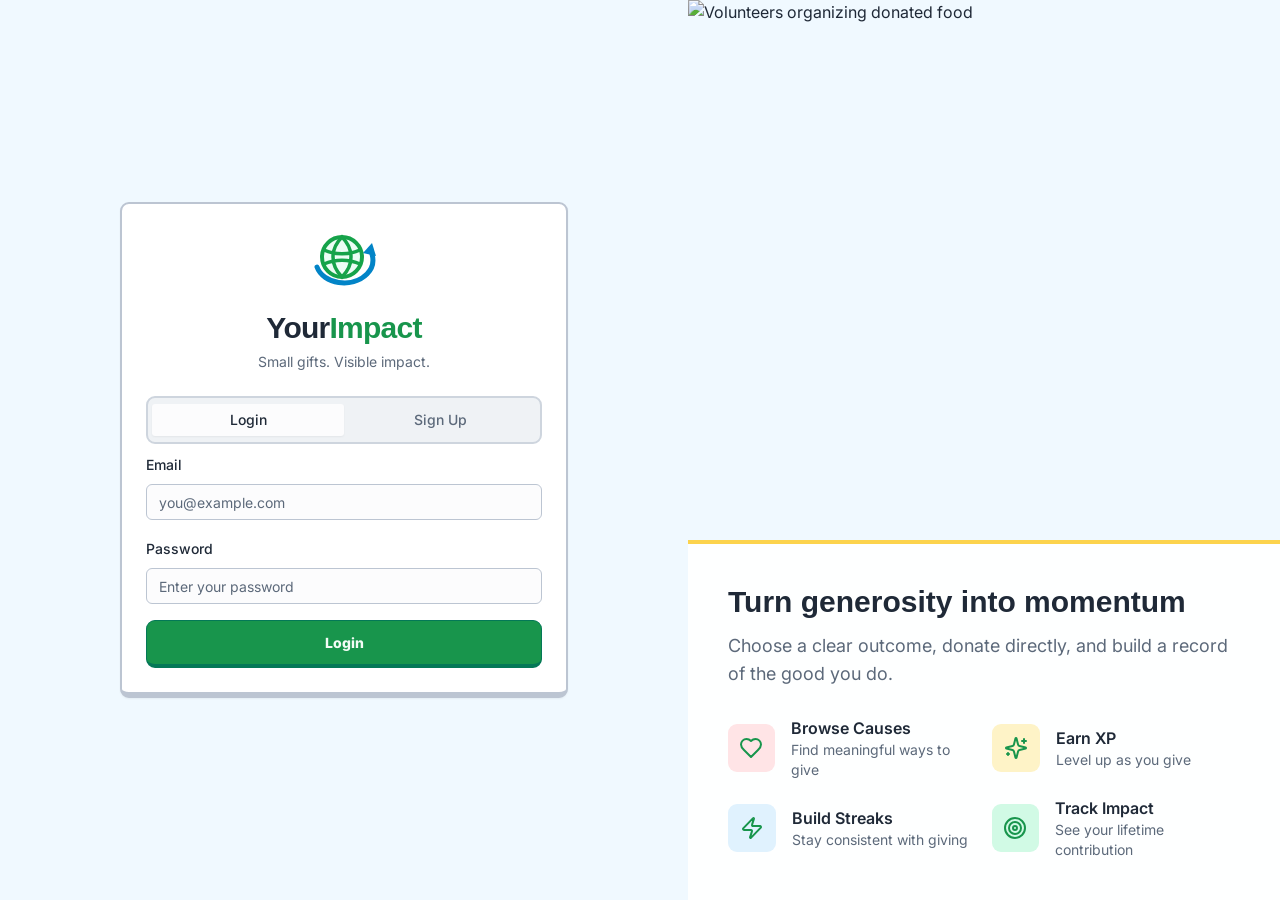
==== commit ded65188: "Replace Replit favicon with simplified globe logo" ====
--- a/index.html
+++ b/index.html
@@ -3,14 +3,16 @@
   <head>
     <meta charset="UTF-8" />
     <meta name="viewport" content="width=device-width, initial-scale=1.0, maximum-scale=1" />
-    <link rel="icon" type="image/png" href="./favicon.png" />
+    <link rel="icon" type="image/svg+xml" href="./yourimpact-mark.svg?v=2" />
+    <meta name="theme-color" content="#16a34a" />
+    <title>YourImpact | Track Your Giving</title>
     <link rel="preconnect" href="https://fonts.googleapis.com">
     <link rel="preconnect" href="https://fonts.gstatic.com" crossorigin>
     <link href="https://fonts.googleapis.com/css2?family=Architects+Daughter&family=DM+Sans:ital,opsz,wght@0,9..40,100..1000;1,9..40,100..1000&family=Fira+Code:wght@300..700&family=Geist+Mono:wght@100..900&family=Geist:wght@100..900&family=IBM+Plex+Mono:ital,wght@0,100;0,200;0,300;0,400;0,500;0,600;0,700;1,100;1,200;1,300;1,400;1,500;1,600;1,700&family=IBM+Plex+Sans:ital,wght@0,100..700;1,100..700&family=Inter:ital,opsz,wght@0,14..32,100..900;1,14..32,100..900&family=JetBrains+Mono:ital,wght@0,100..800;1,100..800&family=Libre+Baskerville:ital,wght@0,400;0,700;1,400&family=Lora:ital,wght@0,400..700;1,400..700&family=Merriweather:ital,opsz,wght@0,18..144,300..900;1,18..144,300..900&family=Montserrat:ital,wght@0,100..900;1,100..900&family=Open+Sans:ital,wght@0,300..800;1,300..800&family=Outfit:wght@100..900&family=Oxanium:wght@200..800&family=Playfair+Display:ital,wght@0,400..900;1,400..900&family=Plus+Jakarta+Sans:ital,wght@0,200..800;1,200..800&family=Poppins:ital,wght@0,100;0,200;0,300;0,400;0,500;0,600;0,700;0,800;0,900;1,100;1,200;1,300;1,400;1,500;1,600;1,700;1,800;1,900&family=Roboto+Mono:ital,wght@0,100..700;1,100..700&family=Roboto:ital,wght@0,100..900;1,100..900&family=Source+Code+Pro:ital,wght@0,200..900;1,200..900&family=Source+Serif+4:ital,opsz,wght@0,8..60,200..900;1,8..60,200..900&family=Space+Grotesk:wght@300..700&family=Space+Mono:ital,wght@0,400;0,700;1,400;1,700&display=swap" rel="stylesheet">
-    <script type="module" crossorigin src="./assets/index-CKSGANGu.js"></script>
-    <link rel="stylesheet" crossorigin href="./assets/index-CAIS6WC-.css">
+    <script type="module" crossorigin src="./assets/index-Dk05jCUs.js"></script>
+    <link rel="stylesheet" crossorigin href="./assets/index-9egEBMUB.css">
   </head>
   <body>
     <div id="root"></div>
   </body>
-</html>+</html>
--- a/assets/index-9egEBMUB.css
+++ b/assets/index-9egEBMUB.css
@@ -0,0 +1 @@
+*,:before,:after{--tw-border-spacing-x: 0;--tw-border-spacing-y: 0;--tw-translate-x: 0;--tw-translate-y: 0;--tw-rotate: 0;--tw-skew-x: 0;--tw-skew-y: 0;--tw-scale-x: 1;--tw-scale-y: 1;--tw-pan-x: ;--tw-pan-y: ;--tw-pinch-zoom: ;--tw-scroll-snap-strictness: proximity;--tw-gradient-from-position: ;--tw-gradient-via-position: ;--tw-gradient-to-position: ;--tw-ordinal: ;--tw-slashed-zero: ;--tw-numeric-figure: ;--tw-numeric-spacing: ;--tw-numeric-fraction: ;--tw-ring-inset: ;--tw-ring-offset-width: 0px;--tw-ring-offset-color: #fff;--tw-ring-color: rgb(59 130 246 / .5);--tw-ring-offset-shadow: 0 0 #0000;--tw-ring-shadow: 0 0 #0000;--tw-shadow: 0 0 #0000;--tw-shadow-colored: 0 0 #0000;--tw-blur: ;--tw-brightness: ;--tw-contrast: ;--tw-grayscale: ;--tw-hue-rotate: ;--tw-invert: ;--tw-saturate: ;--tw-sepia: ;--tw-drop-shadow: ;--tw-backdrop-blur: ;--tw-backdrop-brightness: ;--tw-backdrop-contrast: ;--tw-backdrop-grayscale: ;--tw-backdrop-hue-rotate: ;--tw-backdrop-invert: ;--tw-backdrop-opacity: ;--tw-backdrop-saturate: ;--tw-backdrop-sepia: ;--tw-contain-size: ;--tw-contain-layout: ;--tw-contain-paint: ;--tw-contain-style: }::backdrop{--tw-border-spacing-x: 0;--tw-border-spacing-y: 0;--tw-translate-x: 0;--tw-translate-y: 0;--tw-rotate: 0;--tw-skew-x: 0;--tw-skew-y: 0;--tw-scale-x: 1;--tw-scale-y: 1;--tw-pan-x: ;--tw-pan-y: ;--tw-pinch-zoom: ;--tw-scroll-snap-strictness: proximity;--tw-gradient-from-position: ;--tw-gradient-via-position: ;--tw-gradient-to-position: ;--tw-ordinal: ;--tw-slashed-zero: ;--tw-numeric-figure: ;--tw-numeric-spacing: ;--tw-numeric-fraction: ;--tw-ring-inset: ;--tw-ring-offset-width: 0px;--tw-ring-offset-color: #fff;--tw-ring-color: rgb(59 130 246 / .5);--tw-ring-offset-shadow: 0 0 #0000;--tw-ring-shadow: 0 0 #0000;--tw-shadow: 0 0 #0000;--tw-shadow-colored: 0 0 #0000;--tw-blur: ;--tw-brightness: ;--tw-contrast: ;--tw-grayscale: ;--tw-hue-rotate: ;--tw-invert: ;--tw-saturate: ;--tw-sepia: ;--tw-drop-shadow: ;--tw-backdrop-blur: ;--tw-backdrop-brightness: ;--tw-backdrop-contrast: ;--tw-backdrop-grayscale: ;--tw-backdrop-hue-rotate: ;--tw-backdrop-invert: ;--tw-backdrop-opacity: ;--tw-backdrop-saturate: ;--tw-backdrop-sepia: ;--tw-contain-size: ;--tw-contain-layout: ;--tw-contain-paint: ;--tw-contain-style: }*,:before,:after{box-sizing:border-box;border-width:0;border-style:solid;border-color:#e5e7eb}:before,:after{--tw-content: ""}html,:host{line-height:1.5;-webkit-text-size-adjust:100%;-moz-tab-size:4;-o-tab-size:4;tab-size:4;font-family:Inter,var(--font-sans),sans-serif;font-feature-settings:normal;font-variation-settings:normal;-webkit-tap-highlight-color:transparent}body{margin:0;line-height:inherit}hr{height:0;color:inherit;border-top-width:1px}abbr:where([title]){-webkit-text-decoration:underline dotted;text-decoration:underline dotted}h1,h2,h3,h4,h5,h6{font-size:inherit;font-weight:inherit}a{color:inherit;text-decoration:inherit}b,strong{font-weight:bolder}code,kbd,samp,pre{font-family:var(--font-mono);font-feature-settings:normal;font-variation-settings:normal;font-size:1em}small{font-size:80%}sub,sup{font-size:75%;line-height:0;position:relative;vertical-align:baseline}sub{bottom:-.25em}sup{top:-.5em}table{text-indent:0;border-color:inherit;border-collapse:collapse}button,input,optgroup,select,textarea{font-family:inherit;font-feature-settings:inherit;font-variation-settings:inherit;font-size:100%;font-weight:inherit;line-height:inherit;letter-spacing:inherit;color:inherit;margin:0;padding:0}button,select{text-transform:none}button,input:where([type=button]),input:where([type=reset]),input:where([type=submit]){-webkit-appearance:button;background-color:transparent;background-image:none}:-moz-focusring{outline:auto}:-moz-ui-invalid{box-shadow:none}progress{vertical-align:baseline}::-webkit-inner-spin-button,::-webkit-outer-spin-button{height:auto}[type=search]{-webkit-appearance:textfield;outline-offset:-2px}::-webkit-search-decoration{-webkit-appearance:none}::-webkit-file-upload-button{-webkit-appearance:button;font:inherit}summary{display:list-item}blockquote,dl,dd,h1,h2,h3,h4,h5,h6,hr,figure,p,pre{margin:0}fieldset{margin:0;padding:0}legend{padding:0}ol,ul,menu{list-style:none;margin:0;padding:0}dialog{padding:0}textarea{resize:vertical}input::-moz-placeholder,textarea::-moz-placeholder{opacity:1;color:#9ca3af}input::placeholder,textarea::placeholder{opacity:1;color:#9ca3af}button,[role=button]{cursor:pointer}:disabled{cursor:default}img,svg,video,canvas,audio,iframe,embed,object{display:block;vertical-align:middle}img,video{max-width:100%;height:auto}[hidden]:where(:not([hidden=until-found])){display:none}*{--tw-border-opacity: 1;border-color:hsl(var(--border) / var(--tw-border-opacity, 1))}body{--tw-bg-opacity: 1;background-color:hsl(var(--background) / var(--tw-bg-opacity, 1));font-family:Inter,var(--font-sans),sans-serif;--tw-text-opacity: 1;color:hsl(var(--foreground) / var(--tw-text-opacity, 1));-webkit-font-smoothing:antialiased;-moz-osx-font-smoothing:grayscale;letter-spacing:0}h1,h2,h3,h4,button{letter-spacing:0}.impact-card{border-width:2px;border-bottom-width:5px;border-radius:8px;transition:transform .16s ease,border-color .16s ease}.impact-card:hover{transform:translateY(-3px);border-color:#3aabdf}.impact-card:active{transform:translateY(1px);border-bottom-width:2px}.sr-only{position:absolute;width:1px;height:1px;padding:0;margin:-1px;overflow:hidden;clip:rect(0,0,0,0);white-space:nowrap;border-width:0}.pointer-events-none{pointer-events:none}.pointer-events-auto{pointer-events:auto}.visible{visibility:visible}.invisible{visibility:hidden}.fixed{position:fixed}.absolute{position:absolute}.relative{position:relative}.sticky{position:sticky}.inset-0{inset:0}.inset-x-0{left:0;right:0}.inset-y-0{top:0;bottom:0}.-bottom-12{bottom:-3rem}.-left-12{left:-3rem}.-right-12{right:-3rem}.-top-12{top:-3rem}.bottom-0{bottom:0}.bottom-3{bottom:.75rem}.left-0{left:0}.left-1{left:.25rem}.left-1\/2{left:50%}.left-2{left:.5rem}.left-3{left:.75rem}.left-\[50\%\]{left:50%}.right-0{right:0}.right-1{right:.25rem}.right-2{right:.5rem}.right-3{right:.75rem}.right-4{right:1rem}.top-0{top:0}.top-1\.5{top:.375rem}.top-1\/2{top:50%}.top-2{top:.5rem}.top-20{top:5rem}.top-3{top:.75rem}.top-3\.5{top:.875rem}.top-4{top:1rem}.top-\[1px\]{top:1px}.top-\[50\%\]{top:50%}.top-\[60\%\]{top:60%}.top-full{top:100%}.z-10{z-index:10}.z-20{z-index:20}.z-40{z-index:40}.z-50{z-index:50}.z-\[100\]{z-index:100}.z-\[1\]{z-index:1}.col-span-full{grid-column:1 / -1}.-mx-1{margin-left:-.25rem;margin-right:-.25rem}.mx-2{margin-left:.5rem;margin-right:.5rem}.mx-3\.5{margin-left:.875rem;margin-right:.875rem}.mx-4{margin-left:1rem;margin-right:1rem}.mx-auto{margin-left:auto;margin-right:auto}.my-0\.5{margin-top:.125rem;margin-bottom:.125rem}.my-1{margin-top:.25rem;margin-bottom:.25rem}.-ml-2{margin-left:-.5rem}.-ml-4{margin-left:-1rem}.-mt-4{margin-top:-1rem}.mb-1{margin-bottom:.25rem}.mb-10{margin-bottom:2.5rem}.mb-2{margin-bottom:.5rem}.mb-3{margin-bottom:.75rem}.mb-4{margin-bottom:1rem}.mb-5{margin-bottom:1.25rem}.mb-6{margin-bottom:1.5rem}.mb-8{margin-bottom:2rem}.ml-1{margin-left:.25rem}.ml-4{margin-left:1rem}.ml-auto{margin-left:auto}.mr-1{margin-right:.25rem}.mr-2{margin-right:.5rem}.mt-0\.5{margin-top:.125rem}.mt-1{margin-top:.25rem}.mt-1\.5{margin-top:.375rem}.mt-2{margin-top:.5rem}.mt-24{margin-top:6rem}.mt-3{margin-top:.75rem}.mt-4{margin-top:1rem}.mt-6{margin-top:1.5rem}.mt-7{margin-top:1.75rem}.mt-8{margin-top:2rem}.mt-auto{margin-top:auto}.line-clamp-2{overflow:hidden;display:-webkit-box;-webkit-box-orient:vertical;-webkit-line-clamp:2}.block{display:block}.flex{display:flex}.inline-flex{display:inline-flex}.table{display:table}.grid{display:grid}.hidden{display:none}.aspect-\[16\/10\]{aspect-ratio:16/10}.aspect-\[16\/9\]{aspect-ratio:16/9}.aspect-square{aspect-ratio:1 / 1}.aspect-video{aspect-ratio:16 / 9}.size-4{width:1rem;height:1rem}.h-1\.5{height:.375rem}.h-10{height:2.5rem}.h-11{height:2.75rem}.h-12{height:3rem}.h-14{height:3.5rem}.h-16{height:4rem}.h-2{height:.5rem}.h-2\.5{height:.625rem}.h-20{height:5rem}.h-24{height:6rem}.h-28{height:7rem}.h-3{height:.75rem}.h-3\.5{height:.875rem}.h-32{height:8rem}.h-4{height:1rem}.h-5{height:1.25rem}.h-6{height:1.5rem}.h-7{height:1.75rem}.h-8{height:2rem}.h-80{height:20rem}.h-9{height:2.25rem}.h-\[140px\]{height:140px}.h-\[1px\]{height:1px}.h-\[var\(--radix-navigation-menu-viewport-height\)\]{height:var(--radix-navigation-menu-viewport-height)}.h-\[var\(--radix-select-trigger-height\)\]{height:var(--radix-select-trigger-height)}.h-auto{height:auto}.h-full{height:100%}.h-px{height:1px}.h-svh{height:100svh}.max-h-\[--radix-context-menu-content-available-height\]{max-height:var(--radix-context-menu-content-available-height)}.max-h-\[--radix-select-content-available-height\]{max-height:var(--radix-select-content-available-height)}.max-h-\[300px\]{max-height:300px}.max-h-\[var\(--radix-dropdown-menu-content-available-height\)\]{max-height:var(--radix-dropdown-menu-content-available-height)}.max-h-screen{max-height:100vh}.min-h-0{min-height:0px}.min-h-10{min-height:2.5rem}.min-h-8{min-height:2rem}.min-h-9{min-height:2.25rem}.min-h-\[244px\]{min-height:244px}.min-h-\[56px\]{min-height:56px}.min-h-\[80px\]{min-height:80px}.min-h-full{min-height:100%}.min-h-screen{min-height:100vh}.min-h-svh{min-height:100svh}.w-0{width:0px}.w-1{width:.25rem}.w-10{width:2.5rem}.w-11{width:2.75rem}.w-12{width:3rem}.w-14{width:3.5rem}.w-16{width:4rem}.w-2{width:.5rem}.w-2\.5{width:.625rem}.w-20{width:5rem}.w-24{width:6rem}.w-3{width:.75rem}.w-3\.5{width:.875rem}.w-3\/4{width:75%}.w-32{width:8rem}.w-4{width:1rem}.w-48{width:12rem}.w-5{width:1.25rem}.w-6{width:1.5rem}.w-64{width:16rem}.w-7{width:1.75rem}.w-72{width:18rem}.w-8{width:2rem}.w-9{width:2.25rem}.w-\[100px\]{width:100px}.w-\[120px\]{width:120px}.w-\[1px\]{width:1px}.w-\[var\(--sidebar-width\)\]{width:var(--sidebar-width)}.w-auto{width:auto}.w-full{width:100%}.w-max{width:-moz-max-content;width:max-content}.w-px{width:1px}.min-w-0{min-width:0px}.min-w-10{min-width:2.5rem}.min-w-11{min-width:2.75rem}.min-w-5{min-width:1.25rem}.min-w-9{min-width:2.25rem}.min-w-\[120px\]{min-width:120px}.min-w-\[12rem\]{min-width:12rem}.min-w-\[8rem\]{min-width:8rem}.min-w-\[var\(--radix-select-trigger-width\)\]{min-width:var(--radix-select-trigger-width)}.max-w-2xl{max-width:42rem}.max-w-5xl{max-width:64rem}.max-w-7xl{max-width:80rem}.max-w-\[var\(--skeleton-width\)\]{max-width:var(--skeleton-width)}.max-w-lg{max-width:32rem}.max-w-max{max-width:-moz-max-content;max-width:max-content}.max-w-md{max-width:28rem}.max-w-sm{max-width:24rem}.flex-1{flex:1 1 0%}.shrink-0{flex-shrink:0}.grow{flex-grow:1}.grow-0{flex-grow:0}.basis-full{flex-basis:100%}.caption-bottom{caption-side:bottom}.border-collapse{border-collapse:collapse}.origin-\[--radix-context-menu-content-transform-origin\]{transform-origin:var(--radix-context-menu-content-transform-origin)}.origin-\[--radix-dropdown-menu-content-transform-origin\]{transform-origin:var(--radix-dropdown-menu-content-transform-origin)}.origin-\[--radix-hover-card-content-transform-origin\]{transform-origin:var(--radix-hover-card-content-transform-origin)}.origin-\[--radix-menubar-content-transform-origin\]{transform-origin:var(--radix-menubar-content-transform-origin)}.origin-\[--radix-popover-content-transform-origin\]{transform-origin:var(--radix-popover-content-transform-origin)}.origin-\[--radix-select-content-transform-origin\]{transform-origin:var(--radix-select-content-transform-origin)}.origin-\[--radix-tooltip-content-transform-origin\]{transform-origin:var(--radix-tooltip-content-transform-origin)}.-translate-x-1\/2{--tw-translate-x: -50%;transform:translate(var(--tw-translate-x),var(--tw-translate-y)) rotate(var(--tw-rotate)) skew(var(--tw-skew-x)) skewY(var(--tw-skew-y)) scaleX(var(--tw-scale-x)) scaleY(var(--tw-scale-y))}.-translate-x-px{--tw-translate-x: -1px;transform:translate(var(--tw-translate-x),var(--tw-translate-y)) rotate(var(--tw-rotate)) skew(var(--tw-skew-x)) skewY(var(--tw-skew-y)) scaleX(var(--tw-scale-x)) scaleY(var(--tw-scale-y))}.-translate-y-1\/2{--tw-translate-y: -50%;transform:translate(var(--tw-translate-x),var(--tw-translate-y)) rotate(var(--tw-rotate)) skew(var(--tw-skew-x)) skewY(var(--tw-skew-y)) scaleX(var(--tw-scale-x)) scaleY(var(--tw-scale-y))}.translate-x-\[-50\%\]{--tw-translate-x: -50%;transform:translate(var(--tw-translate-x),var(--tw-translate-y)) rotate(var(--tw-rotate)) skew(var(--tw-skew-x)) skewY(var(--tw-skew-y)) scaleX(var(--tw-scale-x)) scaleY(var(--tw-scale-y))}.translate-x-px{--tw-translate-x: 1px;transform:translate(var(--tw-translate-x),var(--tw-translate-y)) rotate(var(--tw-rotate)) skew(var(--tw-skew-x)) skewY(var(--tw-skew-y)) scaleX(var(--tw-scale-x)) scaleY(var(--tw-scale-y))}.translate-y-\[-50\%\]{--tw-translate-y: -50%;transform:translate(var(--tw-translate-x),var(--tw-translate-y)) rotate(var(--tw-rotate)) skew(var(--tw-skew-x)) skewY(var(--tw-skew-y)) scaleX(var(--tw-scale-x)) scaleY(var(--tw-scale-y))}.-rotate-90{--tw-rotate: -90deg;transform:translate(var(--tw-translate-x),var(--tw-translate-y)) rotate(var(--tw-rotate)) skew(var(--tw-skew-x)) skewY(var(--tw-skew-y)) scaleX(var(--tw-scale-x)) scaleY(var(--tw-scale-y))}.rotate-45{--tw-rotate: 45deg;transform:translate(var(--tw-translate-x),var(--tw-translate-y)) rotate(var(--tw-rotate)) skew(var(--tw-skew-x)) skewY(var(--tw-skew-y)) scaleX(var(--tw-scale-x)) scaleY(var(--tw-scale-y))}.rotate-90{--tw-rotate: 90deg;transform:translate(var(--tw-translate-x),var(--tw-translate-y)) rotate(var(--tw-rotate)) skew(var(--tw-skew-x)) skewY(var(--tw-skew-y)) scaleX(var(--tw-scale-x)) scaleY(var(--tw-scale-y))}.scale-110{--tw-scale-x: 1.1;--tw-scale-y: 1.1;transform:translate(var(--tw-translate-x),var(--tw-translate-y)) rotate(var(--tw-rotate)) skew(var(--tw-skew-x)) skewY(var(--tw-skew-y)) scaleX(var(--tw-scale-x)) scaleY(var(--tw-scale-y))}.transform{transform:translate(var(--tw-translate-x),var(--tw-translate-y)) rotate(var(--tw-rotate)) skew(var(--tw-skew-x)) skewY(var(--tw-skew-y)) scaleX(var(--tw-scale-x)) scaleY(var(--tw-scale-y))}@keyframes pulse{50%{opacity:.5}}.animate-pulse{animation:pulse 2s cubic-bezier(.4,0,.6,1) infinite}@keyframes spin{to{transform:rotate(360deg)}}.animate-spin{animation:spin 1s linear infinite}.cursor-default{cursor:default}.cursor-pointer{cursor:pointer}.touch-none{touch-action:none}.select-none{-webkit-user-select:none;-moz-user-select:none;user-select:none}.list-none{list-style-type:none}.grid-cols-1{grid-template-columns:repeat(1,minmax(0,1fr))}.grid-cols-2{grid-template-columns:repeat(2,minmax(0,1fr))}.grid-cols-3{grid-template-columns:repeat(3,minmax(0,1fr))}.flex-row{flex-direction:row}.flex-col{flex-direction:column}.flex-col-reverse{flex-direction:column-reverse}.flex-wrap{flex-wrap:wrap}.items-start{align-items:flex-start}.items-end{align-items:flex-end}.items-center{align-items:center}.items-stretch{align-items:stretch}.justify-start{justify-content:flex-start}.justify-center{justify-content:center}.justify-between{justify-content:space-between}.justify-around{justify-content:space-around}.gap-1{gap:.25rem}.gap-1\.5{gap:.375rem}.gap-2{gap:.5rem}.gap-3{gap:.75rem}.gap-4{gap:1rem}.gap-5{gap:1.25rem}.gap-6{gap:1.5rem}.gap-8{gap:2rem}.gap-x-6{-moz-column-gap:1.5rem;column-gap:1.5rem}.gap-y-3{row-gap:.75rem}.space-x-1>:not([hidden])~:not([hidden]){--tw-space-x-reverse: 0;margin-right:calc(.25rem * var(--tw-space-x-reverse));margin-left:calc(.25rem * calc(1 - var(--tw-space-x-reverse)))}.space-x-4>:not([hidden])~:not([hidden]){--tw-space-x-reverse: 0;margin-right:calc(1rem * var(--tw-space-x-reverse));margin-left:calc(1rem * calc(1 - var(--tw-space-x-reverse)))}.space-y-1>:not([hidden])~:not([hidden]){--tw-space-y-reverse: 0;margin-top:calc(.25rem * calc(1 - var(--tw-space-y-reverse)));margin-bottom:calc(.25rem * var(--tw-space-y-reverse))}.space-y-1\.5>:not([hidden])~:not([hidden]){--tw-space-y-reverse: 0;margin-top:calc(.375rem * calc(1 - var(--tw-space-y-reverse)));margin-bottom:calc(.375rem * var(--tw-space-y-reverse))}.space-y-2>:not([hidden])~:not([hidden]){--tw-space-y-reverse: 0;margin-top:calc(.5rem * calc(1 - var(--tw-space-y-reverse)));margin-bottom:calc(.5rem * var(--tw-space-y-reverse))}.space-y-3>:not([hidden])~:not([hidden]){--tw-space-y-reverse: 0;margin-top:calc(.75rem * calc(1 - var(--tw-space-y-reverse)));margin-bottom:calc(.75rem * var(--tw-space-y-reverse))}.space-y-4>:not([hidden])~:not([hidden]){--tw-space-y-reverse: 0;margin-top:calc(1rem * calc(1 - var(--tw-space-y-reverse)));margin-bottom:calc(1rem * var(--tw-space-y-reverse))}.space-y-5>:not([hidden])~:not([hidden]){--tw-space-y-reverse: 0;margin-top:calc(1.25rem * calc(1 - var(--tw-space-y-reverse)));margin-bottom:calc(1.25rem * var(--tw-space-y-reverse))}.space-y-6>:not([hidden])~:not([hidden]){--tw-space-y-reverse: 0;margin-top:calc(1.5rem * calc(1 - var(--tw-space-y-reverse)));margin-bottom:calc(1.5rem * var(--tw-space-y-reverse))}.overflow-auto{overflow:auto}.overflow-hidden{overflow:hidden}.overflow-y-auto{overflow-y:auto}.overflow-x-hidden{overflow-x:hidden}.truncate{overflow:hidden;text-overflow:ellipsis;white-space:nowrap}.whitespace-normal{white-space:normal}.whitespace-nowrap{white-space:nowrap}.break-words{overflow-wrap:break-word}.rounded-2xl{border-radius:1rem}.rounded-\[2px\]{border-radius:2px}.rounded-\[inherit\]{border-radius:inherit}.rounded-full{border-radius:9999px}.rounded-lg{border-radius:.5625rem}.rounded-md{border-radius:.375rem}.rounded-sm{border-radius:.1875rem}.rounded-xl{border-radius:.75rem}.rounded-t-\[10px\]{border-top-left-radius:10px;border-top-right-radius:10px}.rounded-tl-sm{border-top-left-radius:.1875rem}.border{border-width:1px}.border-0{border-width:0px}.border-2{border-width:2px}.border-\[1\.5px\]{border-width:1.5px}.border-y{border-top-width:1px;border-bottom-width:1px}.border-b{border-bottom-width:1px}.border-b-2{border-bottom-width:2px}.border-b-4{border-bottom-width:4px}.border-b-\[6px\]{border-bottom-width:6px}.border-l{border-left-width:1px}.border-r{border-right-width:1px}.border-t{border-top-width:1px}.border-t-2{border-top-width:2px}.border-t-4{border-top-width:4px}.border-dashed{border-style:dashed}.border-\[--color-border\]{border-color:var(--color-border)}.border-amber-300{--tw-border-opacity: 1;border-color:rgb(252 211 77 / var(--tw-border-opacity, 1))}.border-border{--tw-border-opacity: 1;border-color:hsl(var(--border) / var(--tw-border-opacity, 1))}.border-border\/50{border-color:hsl(var(--border) / .5)}.border-card-border{--tw-border-opacity: 1;border-color:hsl(var(--card-border) / var(--tw-border-opacity, 1))}.border-destructive{--tw-border-opacity: 1;border-color:hsl(var(--destructive) / var(--tw-border-opacity, 1))}.border-destructive-border{border-color:var(--destructive-border)}.border-destructive\/50{border-color:hsl(var(--destructive) / .5)}.border-emerald-200{--tw-border-opacity: 1;border-color:rgb(167 243 208 / var(--tw-border-opacity, 1))}.border-emerald-700{--tw-border-opacity: 1;border-color:rgb(4 120 87 / var(--tw-border-opacity, 1))}.border-input{--tw-border-opacity: 1;border-color:hsl(var(--input) / var(--tw-border-opacity, 1))}.border-primary{--tw-border-opacity: 1;border-color:hsl(var(--primary) / var(--tw-border-opacity, 1))}.border-primary-border{border-color:var(--primary-border)}.border-primary\/20{border-color:hsl(var(--primary) / .2)}.border-secondary-border{border-color:var(--secondary-border)}.border-sidebar-border{--tw-border-opacity: 1;border-color:hsl(var(--sidebar-border) / var(--tw-border-opacity, 1))}.border-sky-200{--tw-border-opacity: 1;border-color:rgb(186 230 253 / var(--tw-border-opacity, 1))}.border-sky-300{--tw-border-opacity: 1;border-color:rgb(125 211 252 / var(--tw-border-opacity, 1))}.border-transparent{border-color:transparent}.border-white{--tw-border-opacity: 1;border-color:rgb(255 255 255 / var(--tw-border-opacity, 1))}.border-l-transparent{border-left-color:transparent}.border-t-transparent{border-top-color:transparent}.bg-\[--color-bg\]{background-color:var(--color-bg)}.bg-accent{--tw-bg-opacity: 1;background-color:hsl(var(--accent) / var(--tw-bg-opacity, 1))}.bg-amber-100{--tw-bg-opacity: 1;background-color:rgb(254 243 199 / var(--tw-bg-opacity, 1))}.bg-amber-500\/10{background-color:#f59e0b1a}.bg-background{--tw-bg-opacity: 1;background-color:hsl(var(--background) / var(--tw-bg-opacity, 1))}.bg-background\/95{background-color:hsl(var(--background) / .95)}.bg-black\/80{background-color:#000c}.bg-blue-500{--tw-bg-opacity: 1;background-color:rgb(59 130 246 / var(--tw-bg-opacity, 1))}.bg-blue-500\/10{background-color:#3b82f61a}.bg-border{--tw-bg-opacity: 1;background-color:hsl(var(--border) / var(--tw-bg-opacity, 1))}.bg-card{--tw-bg-opacity: 1;background-color:hsl(var(--card) / var(--tw-bg-opacity, 1))}.bg-destructive{--tw-bg-opacity: 1;background-color:hsl(var(--destructive) / var(--tw-bg-opacity, 1))}.bg-emerald-100{--tw-bg-opacity: 1;background-color:rgb(209 250 229 / var(--tw-bg-opacity, 1))}.bg-emerald-50{--tw-bg-opacity: 1;background-color:rgb(236 253 245 / var(--tw-bg-opacity, 1))}.bg-emerald-500\/10{background-color:#10b9811a}.bg-foreground{--tw-bg-opacity: 1;background-color:hsl(var(--foreground) / var(--tw-bg-opacity, 1))}.bg-gray-50{--tw-bg-opacity: 1;background-color:rgb(249 250 251 / var(--tw-bg-opacity, 1))}.bg-green-500\/10{background-color:#22c55e1a}.bg-muted{--tw-bg-opacity: 1;background-color:hsl(var(--muted) / var(--tw-bg-opacity, 1))}.bg-muted\/30{background-color:hsl(var(--muted) / .3)}.bg-muted\/50{background-color:hsl(var(--muted) / .5)}.bg-muted\/80{background-color:hsl(var(--muted) / .8)}.bg-orange-500\/10{background-color:#f973161a}.bg-orange-500\/20{background-color:#f9731633}.bg-popover{--tw-bg-opacity: 1;background-color:hsl(var(--popover) / var(--tw-bg-opacity, 1))}.bg-primary{--tw-bg-opacity: 1;background-color:hsl(var(--primary) / var(--tw-bg-opacity, 1))}.bg-primary\/10{background-color:hsl(var(--primary) / .1)}.bg-primary\/20{background-color:hsl(var(--primary) / .2)}.bg-purple-500\/10{background-color:#a855f71a}.bg-red-500{--tw-bg-opacity: 1;background-color:rgb(239 68 68 / var(--tw-bg-opacity, 1))}.bg-red-500\/10{background-color:#ef44441a}.bg-rose-100{--tw-bg-opacity: 1;background-color:rgb(255 228 230 / var(--tw-bg-opacity, 1))}.bg-rose-500\/10{background-color:#f43f5e1a}.bg-secondary{--tw-bg-opacity: 1;background-color:hsl(var(--secondary) / var(--tw-bg-opacity, 1))}.bg-sidebar{--tw-bg-opacity: 1;background-color:hsl(var(--sidebar) / var(--tw-bg-opacity, 1))}.bg-sidebar-accent\/50{background-color:hsl(var(--sidebar-accent) / .5)}.bg-sidebar-border{--tw-bg-opacity: 1;background-color:hsl(var(--sidebar-border) / var(--tw-bg-opacity, 1))}.bg-sky-100{--tw-bg-opacity: 1;background-color:rgb(224 242 254 / var(--tw-bg-opacity, 1))}.bg-sky-50{--tw-bg-opacity: 1;background-color:rgb(240 249 255 / var(--tw-bg-opacity, 1))}.bg-transparent{background-color:transparent}.bg-white{--tw-bg-opacity: 1;background-color:rgb(255 255 255 / var(--tw-bg-opacity, 1))}.bg-white\/20{background-color:#fff3}.bg-white\/95{background-color:#fffffff2}.bg-gradient-to-br{background-image:linear-gradient(to bottom right,var(--tw-gradient-stops))}.bg-gradient-to-r{background-image:linear-gradient(to right,var(--tw-gradient-stops))}.bg-gradient-to-t{background-image:linear-gradient(to top,var(--tw-gradient-stops))}.from-black\/50{--tw-gradient-from: rgb(0 0 0 / .5) var(--tw-gradient-from-position);--tw-gradient-to: rgb(0 0 0 / 0) var(--tw-gradient-to-position);--tw-gradient-stops: var(--tw-gradient-from), var(--tw-gradient-to)}.from-orange-500{--tw-gradient-from: #f97316 var(--tw-gradient-from-position);--tw-gradient-to: rgb(249 115 22 / 0) var(--tw-gradient-to-position);--tw-gradient-stops: var(--tw-gradient-from), var(--tw-gradient-to)}.from-primary\/10{--tw-gradient-from: hsl(var(--primary) / .1) var(--tw-gradient-from-position);--tw-gradient-to: hsl(var(--primary) / 0) var(--tw-gradient-to-position);--tw-gradient-stops: var(--tw-gradient-from), var(--tw-gradient-to)}.to-primary\/5{--tw-gradient-to: hsl(var(--primary) / .05) var(--tw-gradient-to-position)}.to-red-500{--tw-gradient-to: #ef4444 var(--tw-gradient-to-position)}.to-transparent{--tw-gradient-to: transparent var(--tw-gradient-to-position)}.fill-current{fill:currentColor}.object-cover{-o-object-fit:cover;object-fit:cover}.p-0{padding:0}.p-1{padding:.25rem}.p-10{padding:2.5rem}.p-12{padding:3rem}.p-2{padding:.5rem}.p-3{padding:.75rem}.p-4{padding:1rem}.p-5{padding:1.25rem}.p-6{padding:1.5rem}.p-8{padding:2rem}.p-\[1px\]{padding:1px}.px-1{padding-left:.25rem;padding-right:.25rem}.px-2{padding-left:.5rem;padding-right:.5rem}.px-2\.5{padding-left:.625rem;padding-right:.625rem}.px-3{padding-left:.75rem;padding-right:.75rem}.px-4{padding-left:1rem;padding-right:1rem}.px-5{padding-left:1.25rem;padding-right:1.25rem}.px-6{padding-left:1.5rem;padding-right:1.5rem}.px-8{padding-left:2rem;padding-right:2rem}.py-0\.5{padding-top:.125rem;padding-bottom:.125rem}.py-1{padding-top:.25rem;padding-bottom:.25rem}.py-1\.5{padding-top:.375rem;padding-bottom:.375rem}.py-2{padding-top:.5rem;padding-bottom:.5rem}.py-20{padding-top:5rem;padding-bottom:5rem}.py-3{padding-top:.75rem;padding-bottom:.75rem}.py-4{padding-top:1rem;padding-bottom:1rem}.py-6{padding-top:1.5rem;padding-bottom:1.5rem}.py-7{padding-top:1.75rem;padding-bottom:1.75rem}.py-8{padding-top:2rem;padding-bottom:2rem}.pb-3{padding-bottom:.75rem}.pb-4{padding-bottom:1rem}.pl-2\.5{padding-left:.625rem}.pl-4{padding-left:1rem}.pl-8{padding-left:2rem}.pr-2{padding-right:.5rem}.pr-2\.5{padding-right:.625rem}.pr-8{padding-right:2rem}.pt-0{padding-top:0}.pt-1{padding-top:.25rem}.pt-3{padding-top:.75rem}.pt-4{padding-top:1rem}.pt-5{padding-top:1.25rem}.pt-6{padding-top:1.5rem}.text-left{text-align:left}.text-center{text-align:center}.text-right{text-align:right}.align-middle{vertical-align:middle}.font-display{font-family:Poppins,var(--font-sans),sans-serif}.font-mono{font-family:var(--font-mono)}.text-2xl{font-size:1.5rem;line-height:2rem}.text-3xl{font-size:1.875rem;line-height:2.25rem}.text-5xl{font-size:3rem;line-height:1}.text-\[0\.8rem\]{font-size:.8rem}.text-\[10px\]{font-size:10px}.text-base{font-size:1rem;line-height:1.5rem}.text-lg{font-size:1.125rem;line-height:1.75rem}.text-sm{font-size:.875rem;line-height:1.25rem}.text-xl{font-size:1.25rem;line-height:1.75rem}.text-xs{font-size:.75rem;line-height:1rem}.font-bold{font-weight:700}.font-extrabold{font-weight:800}.font-medium{font-weight:500}.font-normal{font-weight:400}.font-semibold{font-weight:600}.uppercase{text-transform:uppercase}.tabular-nums{--tw-numeric-spacing: tabular-nums;font-variant-numeric:var(--tw-ordinal) var(--tw-slashed-zero) var(--tw-numeric-figure) var(--tw-numeric-spacing) var(--tw-numeric-fraction)}.leading-5{line-height:1.25rem}.leading-6{line-height:1.5rem}.leading-7{line-height:1.75rem}.leading-none{line-height:1}.leading-tight{line-height:1.25}.tracking-tight{letter-spacing:-.025em}.tracking-widest{letter-spacing:.1em}.text-accent-foreground{--tw-text-opacity: 1;color:hsl(var(--accent-foreground) / var(--tw-text-opacity, 1))}.text-amber-500{--tw-text-opacity: 1;color:rgb(245 158 11 / var(--tw-text-opacity, 1))}.text-amber-600{--tw-text-opacity: 1;color:rgb(217 119 6 / var(--tw-text-opacity, 1))}.text-amber-900{--tw-text-opacity: 1;color:rgb(120 53 15 / var(--tw-text-opacity, 1))}.text-background{--tw-text-opacity: 1;color:hsl(var(--background) / var(--tw-text-opacity, 1))}.text-blue-500{--tw-text-opacity: 1;color:rgb(59 130 246 / var(--tw-text-opacity, 1))}.text-border{--tw-text-opacity: 1;color:hsl(var(--border) / var(--tw-text-opacity, 1))}.text-card-foreground{--tw-text-opacity: 1;color:hsl(var(--card-foreground) / var(--tw-text-opacity, 1))}.text-current{color:currentColor}.text-destructive{--tw-text-opacity: 1;color:hsl(var(--destructive) / var(--tw-text-opacity, 1))}.text-destructive-foreground{--tw-text-opacity: 1;color:hsl(var(--destructive-foreground) / var(--tw-text-opacity, 1))}.text-emerald-600{--tw-text-opacity: 1;color:rgb(5 150 105 / var(--tw-text-opacity, 1))}.text-emerald-700{--tw-text-opacity: 1;color:rgb(4 120 87 / var(--tw-text-opacity, 1))}.text-emerald-800{--tw-text-opacity: 1;color:rgb(6 95 70 / var(--tw-text-opacity, 1))}.text-emerald-900{--tw-text-opacity: 1;color:rgb(6 78 59 / var(--tw-text-opacity, 1))}.text-emerald-900\/80{color:#064e3bcc}.text-foreground{--tw-text-opacity: 1;color:hsl(var(--foreground) / var(--tw-text-opacity, 1))}.text-foreground\/50{color:hsl(var(--foreground) / .5)}.text-gray-600{--tw-text-opacity: 1;color:rgb(75 85 99 / var(--tw-text-opacity, 1))}.text-gray-900{--tw-text-opacity: 1;color:rgb(17 24 39 / var(--tw-text-opacity, 1))}.text-green-500{--tw-text-opacity: 1;color:rgb(34 197 94 / var(--tw-text-opacity, 1))}.text-muted{--tw-text-opacity: 1;color:hsl(var(--muted) / var(--tw-text-opacity, 1))}.text-muted-foreground{--tw-text-opacity: 1;color:hsl(var(--muted-foreground) / var(--tw-text-opacity, 1))}.text-orange-500{--tw-text-opacity: 1;color:rgb(249 115 22 / var(--tw-text-opacity, 1))}.text-orange-600{--tw-text-opacity: 1;color:rgb(234 88 12 / var(--tw-text-opacity, 1))}.text-popover-foreground{--tw-text-opacity: 1;color:hsl(var(--popover-foreground) / var(--tw-text-opacity, 1))}.text-primary{--tw-text-opacity: 1;color:hsl(var(--primary) / var(--tw-text-opacity, 1))}.text-primary-foreground{--tw-text-opacity: 1;color:hsl(var(--primary-foreground) / var(--tw-text-opacity, 1))}.text-purple-500{--tw-text-opacity: 1;color:rgb(168 85 247 / var(--tw-text-opacity, 1))}.text-red-500{--tw-text-opacity: 1;color:rgb(239 68 68 / var(--tw-text-opacity, 1))}.text-rose-500{--tw-text-opacity: 1;color:rgb(244 63 94 / var(--tw-text-opacity, 1))}.text-secondary-foreground{--tw-text-opacity: 1;color:hsl(var(--secondary-foreground) / var(--tw-text-opacity, 1))}.text-sidebar-foreground{--tw-text-opacity: 1;color:hsl(var(--sidebar-foreground) / var(--tw-text-opacity, 1))}.text-sidebar-foreground\/70{color:hsl(var(--sidebar-foreground) / .7)}.text-sky-600{--tw-text-opacity: 1;color:rgb(2 132 199 / var(--tw-text-opacity, 1))}.text-sky-700{--tw-text-opacity: 1;color:rgb(3 105 161 / var(--tw-text-opacity, 1))}.text-sky-800{--tw-text-opacity: 1;color:rgb(7 89 133 / var(--tw-text-opacity, 1))}.text-slate-700{--tw-text-opacity: 1;color:rgb(51 65 85 / var(--tw-text-opacity, 1))}.text-white{--tw-text-opacity: 1;color:rgb(255 255 255 / var(--tw-text-opacity, 1))}.text-yellow-500{--tw-text-opacity: 1;color:rgb(234 179 8 / var(--tw-text-opacity, 1))}.underline{text-decoration-line:underline}.opacity-0{opacity:0}.opacity-100{opacity:1}.opacity-50{opacity:.5}.opacity-60{opacity:.6}.opacity-70{opacity:.7}.opacity-90{opacity:.9}.shadow-\[0_0_0_1px_hsl\(var\(--sidebar-border\)\)\]{--tw-shadow: 0 0 0 1px hsl(var(--sidebar-border));--tw-shadow-colored: 0 0 0 1px var(--tw-shadow-color);box-shadow:var(--tw-ring-offset-shadow, 0 0 #0000),var(--tw-ring-shadow, 0 0 #0000),var(--tw-shadow)}.shadow-lg{--tw-shadow: 0 10px 15px -3px rgb(0 0 0 / .1), 0 4px 6px -4px rgb(0 0 0 / .1);--tw-shadow-colored: 0 10px 15px -3px var(--tw-shadow-color), 0 4px 6px -4px var(--tw-shadow-color);box-shadow:var(--tw-ring-offset-shadow, 0 0 #0000),var(--tw-ring-shadow, 0 0 #0000),var(--tw-shadow)}.shadow-md{--tw-shadow: 0 4px 6px -1px rgb(0 0 0 / .1), 0 2px 4px -2px rgb(0 0 0 / .1);--tw-shadow-colored: 0 4px 6px -1px var(--tw-shadow-color), 0 2px 4px -2px var(--tw-shadow-color);box-shadow:var(--tw-ring-offset-shadow, 0 0 #0000),var(--tw-ring-shadow, 0 0 #0000),var(--tw-shadow)}.shadow-none{--tw-shadow: 0 0 #0000;--tw-shadow-colored: 0 0 #0000;box-shadow:var(--tw-ring-offset-shadow, 0 0 #0000),var(--tw-ring-shadow, 0 0 #0000),var(--tw-shadow)}.shadow-sm{--tw-shadow: 0 1px 2px 0 rgb(0 0 0 / .05);--tw-shadow-colored: 0 1px 2px 0 var(--tw-shadow-color);box-shadow:var(--tw-ring-offset-shadow, 0 0 #0000),var(--tw-ring-shadow, 0 0 #0000),var(--tw-shadow)}.shadow-xl{--tw-shadow: 0 20px 25px -5px rgb(0 0 0 / .1), 0 8px 10px -6px rgb(0 0 0 / .1);--tw-shadow-colored: 0 20px 25px -5px var(--tw-shadow-color), 0 8px 10px -6px var(--tw-shadow-color);box-shadow:var(--tw-ring-offset-shadow, 0 0 #0000),var(--tw-ring-shadow, 0 0 #0000),var(--tw-shadow)}.shadow-primary\/25{--tw-shadow-color: hsl(var(--primary) / .25);--tw-shadow: var(--tw-shadow-colored)}.outline-none{outline:2px solid transparent;outline-offset:2px}.outline{outline-style:solid}.outline-2{outline-width:2px}.outline-offset-2{outline-offset:2px}.outline-transparent{outline-color:transparent}.ring-0{--tw-ring-offset-shadow: var(--tw-ring-inset) 0 0 0 var(--tw-ring-offset-width) var(--tw-ring-offset-color);--tw-ring-shadow: var(--tw-ring-inset) 0 0 0 calc(0px + var(--tw-ring-offset-width)) var(--tw-ring-color);box-shadow:var(--tw-ring-offset-shadow),var(--tw-ring-shadow),var(--tw-shadow, 0 0 #0000)}.ring-2{--tw-ring-offset-shadow: var(--tw-ring-inset) 0 0 0 var(--tw-ring-offset-width) var(--tw-ring-offset-color);--tw-ring-shadow: var(--tw-ring-inset) 0 0 0 calc(2px + var(--tw-ring-offset-width)) var(--tw-ring-color);box-shadow:var(--tw-ring-offset-shadow),var(--tw-ring-shadow),var(--tw-shadow, 0 0 #0000)}.ring-ring{--tw-ring-opacity: 1;--tw-ring-color: hsl(var(--ring) / var(--tw-ring-opacity, 1))}.ring-sidebar-ring{--tw-ring-opacity: 1;--tw-ring-color: hsl(var(--sidebar-ring) / var(--tw-ring-opacity, 1))}.ring-offset-background{--tw-ring-offset-color: hsl(var(--background) / 1)}.filter{filter:var(--tw-blur) var(--tw-brightness) var(--tw-contrast) var(--tw-grayscale) var(--tw-hue-rotate) var(--tw-invert) var(--tw-saturate) var(--tw-sepia) var(--tw-drop-shadow)}.backdrop-blur-md{--tw-backdrop-blur: blur(12px);-webkit-backdrop-filter:var(--tw-backdrop-blur) var(--tw-backdrop-brightness) var(--tw-backdrop-contrast) var(--tw-backdrop-grayscale) var(--tw-backdrop-hue-rotate) var(--tw-backdrop-invert) var(--tw-backdrop-opacity) var(--tw-backdrop-saturate) var(--tw-backdrop-sepia);backdrop-filter:var(--tw-backdrop-blur) var(--tw-backdrop-brightness) var(--tw-backdrop-contrast) var(--tw-backdrop-grayscale) var(--tw-backdrop-hue-rotate) var(--tw-backdrop-invert) var(--tw-backdrop-opacity) var(--tw-backdrop-saturate) var(--tw-backdrop-sepia)}.backdrop-blur-sm{--tw-backdrop-blur: blur(4px);-webkit-backdrop-filter:var(--tw-backdrop-blur) var(--tw-backdrop-brightness) var(--tw-backdrop-contrast) var(--tw-backdrop-grayscale) var(--tw-backdrop-hue-rotate) var(--tw-backdrop-invert) var(--tw-backdrop-opacity) var(--tw-backdrop-saturate) var(--tw-backdrop-sepia);backdrop-filter:var(--tw-backdrop-blur) var(--tw-backdrop-brightness) var(--tw-backdrop-contrast) var(--tw-backdrop-grayscale) var(--tw-backdrop-hue-rotate) var(--tw-backdrop-invert) var(--tw-backdrop-opacity) var(--tw-backdrop-saturate) var(--tw-backdrop-sepia)}.transition{transition-property:color,background-color,border-color,text-decoration-color,fill,stroke,opacity,box-shadow,transform,filter,backdrop-filter;transition-timing-function:cubic-bezier(.4,0,.2,1);transition-duration:.15s}.transition-\[left\,right\,width\]{transition-property:left,right,width;transition-timing-function:cubic-bezier(.4,0,.2,1);transition-duration:.15s}.transition-\[margin\,opacity\]{transition-property:margin,opacity;transition-timing-function:cubic-bezier(.4,0,.2,1);transition-duration:.15s}.transition-\[width\,height\,padding\]{transition-property:width,height,padding;transition-timing-function:cubic-bezier(.4,0,.2,1);transition-duration:.15s}.transition-\[width\]{transition-property:width;transition-timing-function:cubic-bezier(.4,0,.2,1);transition-duration:.15s}.transition-all{transition-property:all;transition-timing-function:cubic-bezier(.4,0,.2,1);transition-duration:.15s}.transition-colors{transition-property:color,background-color,border-color,text-decoration-color,fill,stroke;transition-timing-function:cubic-bezier(.4,0,.2,1);transition-duration:.15s}.transition-opacity{transition-property:opacity;transition-timing-function:cubic-bezier(.4,0,.2,1);transition-duration:.15s}.transition-transform{transition-property:transform;transition-timing-function:cubic-bezier(.4,0,.2,1);transition-duration:.15s}.duration-1000{transition-duration:1s}.duration-200{transition-duration:.2s}.duration-300{transition-duration:.3s}.duration-500{transition-duration:.5s}.ease-in-out{transition-timing-function:cubic-bezier(.4,0,.2,1)}.ease-linear{transition-timing-function:linear}.ease-out{transition-timing-function:cubic-bezier(0,0,.2,1)}@keyframes enter{0%{opacity:var(--tw-enter-opacity, 1);transform:translate3d(var(--tw-enter-translate-x, 0),var(--tw-enter-translate-y, 0),0) scale3d(var(--tw-enter-scale, 1),var(--tw-enter-scale, 1),var(--tw-enter-scale, 1)) rotate(var(--tw-enter-rotate, 0))}}@keyframes exit{to{opacity:var(--tw-exit-opacity, 1);transform:translate3d(var(--tw-exit-translate-x, 0),var(--tw-exit-translate-y, 0),0) scale3d(var(--tw-exit-scale, 1),var(--tw-exit-scale, 1),var(--tw-exit-scale, 1)) rotate(var(--tw-exit-rotate, 0))}}.animate-in{animation-name:enter;animation-duration:.15s;--tw-enter-opacity: initial;--tw-enter-scale: initial;--tw-enter-rotate: initial;--tw-enter-translate-x: initial;--tw-enter-translate-y: initial}.fade-in-0{--tw-enter-opacity: 0}.fade-in-80{--tw-enter-opacity: .8}.zoom-in-95{--tw-enter-scale: .95}.duration-1000{animation-duration:1s}.duration-200{animation-duration:.2s}.duration-300{animation-duration:.3s}.duration-500{animation-duration:.5s}.ease-in-out{animation-timing-function:cubic-bezier(.4,0,.2,1)}.ease-linear{animation-timing-function:linear}.ease-out{animation-timing-function:cubic-bezier(0,0,.2,1)}.running{animation-play-state:running}input[type=search]::-webkit-search-cancel-button{display:none}[contenteditable][data-placeholder]:empty:before{content:attr(data-placeholder);color:hsl(var(--muted-foreground));pointer-events:none}.border.toggle-elevate:before{inset:-1px}.hover-elevate:not(.no-default-hover-elevate),.active-elevate:not(.no-default-active-elevate),.hover-elevate-2:not(.no-default-hover-elevate),.active-elevate-2:not(.no-default-active-elevate){position:relative;z-index:0}.hover-elevate:not(.no-default-hover-elevate):after,.active-elevate:not(.no-default-active-elevate):after,.hover-elevate-2:not(.no-default-hover-elevate):after,.active-elevate-2:not(.no-default-active-elevate):after{content:"";pointer-events:none;position:absolute;inset:0;border-radius:inherit;z-index:999}.hover-elevate:hover:not(.no-default-hover-elevate):after,.active-elevate:active:not(.no-default-active-elevate):after{background-color:var(--elevate-1)}.hover-elevate-2:hover:not(.no-default-hover-elevate):after,.active-elevate-2:active:not(.no-default-active-elevate):after{background-color:var(--elevate-2)}.border.hover-elevate:not(.no-hover-interaction-elevate):after,.border.active-elevate:not(.no-active-interaction-elevate):after,.border.hover-elevate-2:not(.no-hover-interaction-elevate):after,.border.active-elevate-2:not(.no-active-interaction-elevate):after{inset:-1px}.\[border-color\:var\(--badge-outline\)\]{border-color:var(--badge-outline)}.\[border-color\:var\(--button-outline\)\]{border-color:var(--button-outline)}:root{--button-outline: rgba(0,0,0, .1);--badge-outline: rgba(0,0,0, .05);--opaque-button-border-intensity: -8;--elevate-1: rgba(0,0,0, .03);--elevate-2: rgba(0,0,0, .08);--background: 210 20% 99%;--foreground: 215 28% 17%;--border: 214 20% 84%;--card: 0 0% 100%;--card-foreground: 215 28% 17%;--card-border: 214 20% 78%;--sidebar: 0 0% 100%;--sidebar-foreground: 215 28% 17%;--sidebar-border: 214 20% 84%;--sidebar-primary: 142 76% 36%;--sidebar-primary-foreground: 144 61% 97%;--sidebar-accent: 199 89% 94%;--sidebar-accent-foreground: 201 90% 27%;--sidebar-ring: 142 76% 36%;--popover: 0 0% 100%;--popover-foreground: 215 28% 17%;--popover-border: 214 20% 80%;--primary: 145 72% 34%;--primary-foreground: 144 61% 97%;--secondary: 45 96% 89%;--secondary-foreground: 32 80% 25%;--muted: 210 25% 95%;--muted-foreground: 215 14% 42%;--accent: 199 89% 94%;--accent-foreground: 201 90% 27%;--destructive: 0 84% 42%;--destructive-foreground: 0 86% 97%;--input: 214 20% 78%;--ring: 145 72% 34%;--chart-1: 142 76% 36%;--chart-2: 173 58% 39%;--chart-3: 197 37% 24%;--chart-4: 280 65% 38%;--chart-5: 43 74% 49%;--font-sans: "DM Sans", sans-serif;--font-serif: Georgia, serif;--font-mono: Menlo, monospace;--radius: .5rem;--shadow-2xs: 0px 2px 0px 0px hsl(0 0% 0% / 0);--shadow-xs: 0px 2px 0px 0px hsl(0 0% 0% / 0);--shadow-sm: 0px 2px 0px 0px hsl(0 0% 0% / 0), 0px 1px 2px -1px hsl(0 0% 0% / 0);--shadow: 0px 2px 0px 0px hsl(0 0% 0% / 0), 0px 1px 2px -1px hsl(0 0% 0% / 0);--shadow-md: 0px 2px 0px 0px hsl(0 0% 0% / 0), 0px 2px 4px -1px hsl(0 0% 0% / 0);--shadow-lg: 0px 2px 0px 0px hsl(0 0% 0% / 0), 0px 4px 6px -1px hsl(0 0% 0% / 0);--shadow-xl: 0px 2px 0px 0px hsl(0 0% 0% / 0), 0px 8px 10px -1px hsl(0 0% 0% / 0);--shadow-2xl: 0px 2px 0px 0px hsl(0 0% 0% / 0);--tracking-normal: 0em;--spacing: .25rem;--sidebar-primary-border: hsl(var(--sidebar-primary));--sidebar-primary-border: hsl(from hsl(var(--sidebar-primary)) h s calc(l + var(--opaque-button-border-intensity)) / alpha);--sidebar-accent-border: hsl(var(--sidebar-accent));--sidebar-accent-border: hsl(from hsl(var(--sidebar-accent)) h s calc(l + var(--opaque-button-border-intensity)) / alpha);--primary-border: hsl(var(--primary));--primary-border: hsl(from hsl(var(--primary)) h s calc(l + var(--opaque-button-border-intensity)) / alpha);--secondary-border: hsl(var(--secondary));--secondary-border: hsl(from hsl(var(--secondary)) h s calc(l + var(--opaque-button-border-intensity)) / alpha);--muted-border: hsl(var(--muted));--muted-border: hsl(from hsl(var(--muted)) h s calc(l + var(--opaque-button-border-intensity)) / alpha);--accent-border: hsl(var(--accent));--accent-border: hsl(from hsl(var(--accent)) h s calc(l + var(--opaque-button-border-intensity)) / alpha);--destructive-border: hsl(var(--destructive));--destructive-border: hsl(from hsl(var(--destructive)) h s calc(l + var(--opaque-button-border-intensity)) / alpha)}.dark{--button-outline: rgba(255,255,255, .1);--badge-outline: rgba(255,255,255, .05);--opaque-button-border-intensity: 9;--elevate-1: rgba(255,255,255, .04);--elevate-2: rgba(255,255,255, .09);--background: 0 0% 7%;--foreground: 0 0% 96%;--border: 0 0% 16%;--card: 0 0% 9%;--card-foreground: 0 0% 96%;--card-border: 0 0% 12%;--sidebar: 0 0% 11%;--sidebar-foreground: 0 0% 96%;--sidebar-border: 0 0% 14%;--sidebar-primary: 142 70% 45%;--sidebar-primary-foreground: 144 61% 97%;--sidebar-accent: 0 0% 15%;--sidebar-accent-foreground: 0 0% 96%;--sidebar-ring: 142 70% 45%;--popover: 0 0% 13%;--popover-foreground: 0 0% 96%;--popover-border: 0 0% 16%;--primary: 142 70% 45%;--primary-foreground: 144 61% 97%;--secondary: 0 0% 17%;--secondary-foreground: 0 0% 96%;--muted: 0 0% 16%;--muted-foreground: 0 0% 62%;--accent: 142 8% 16%;--accent-foreground: 142 10% 88%;--destructive: 0 72% 42%;--destructive-foreground: 0 86% 97%;--input: 0 0% 25%;--ring: 142 70% 45%;--chart-1: 142 70% 58%;--chart-2: 173 58% 62%;--chart-3: 197 37% 65%;--chart-4: 280 65% 68%;--chart-5: 43 74% 65%;--shadow-2xs: 0px 2px 0px 0px hsl(0 0% 0% / 0);--shadow-xs: 0px 2px 0px 0px hsl(0 0% 0% / 0);--shadow-sm: 0px 2px 0px 0px hsl(0 0% 0% / 0), 0px 1px 2px -1px hsl(0 0% 0% / 0);--shadow: 0px 2px 0px 0px hsl(0 0% 0% / 0), 0px 1px 2px -1px hsl(0 0% 0% / 0);--shadow-md: 0px 2px 0px 0px hsl(0 0% 0% / 0), 0px 2px 4px -1px hsl(0 0% 0% / 0);--shadow-lg: 0px 2px 0px 0px hsl(0 0% 0% / 0), 0px 4px 6px -1px hsl(0 0% 0% / 0);--shadow-xl: 0px 2px 0px 0px hsl(0 0% 0% / 0), 0px 8px 10px -1px hsl(0 0% 0% / 0);--shadow-2xl: 0px 2px 0px 0px hsl(0 0% 0% / 0);--sidebar-primary-border: hsl(var(--sidebar-primary));--sidebar-primary-border: hsl(from hsl(var(--sidebar-primary)) h s calc(l + var(--opaque-button-border-intensity)) / alpha);--sidebar-accent-border: hsl(var(--sidebar-accent));--sidebar-accent-border: hsl(from hsl(var(--sidebar-accent)) h s calc(l + var(--opaque-button-border-intensity)) / alpha);--primary-border: hsl(var(--primary));--primary-border: hsl(from hsl(var(--primary)) h s calc(l + var(--opaque-button-border-intensity)) / alpha);--secondary-border: hsl(var(--secondary));--secondary-border: hsl(from hsl(var(--secondary)) h s calc(l + var(--opaque-button-border-intensity)) / alpha);--muted-border: hsl(var(--muted));--muted-border: hsl(from hsl(var(--muted)) h s calc(l + var(--opaque-button-border-intensity)) / alpha);--accent-border: hsl(var(--accent));--accent-border: hsl(from hsl(var(--accent)) h s calc(l + var(--opaque-button-border-intensity)) / alpha);--destructive-border: hsl(var(--destructive));--destructive-border: hsl(from hsl(var(--destructive)) h s calc(l + var(--opaque-button-border-intensity)) / alpha)}.file\:border-0::file-selector-button{border-width:0px}.file\:bg-transparent::file-selector-button{background-color:transparent}.file\:text-sm::file-selector-button{font-size:.875rem;line-height:1.25rem}.file\:font-medium::file-selector-button{font-weight:500}.file\:text-foreground::file-selector-button{--tw-text-opacity: 1;color:hsl(var(--foreground) / var(--tw-text-opacity, 1))}.placeholder\:text-muted-foreground::-moz-placeholder{--tw-text-opacity: 1;color:hsl(var(--muted-foreground) / var(--tw-text-opacity, 1))}.placeholder\:text-muted-foreground::placeholder{--tw-text-opacity: 1;color:hsl(var(--muted-foreground) / var(--tw-text-opacity, 1))}.after\:pointer-events-none:after{content:var(--tw-content);pointer-events:none}.after\:absolute:after{content:var(--tw-content);position:absolute}.after\:-inset-2:after{content:var(--tw-content);inset:-.5rem}.after\:inset-0:after{content:var(--tw-content);inset:0}.after\:inset-y-0:after{content:var(--tw-content);top:0;bottom:0}.after\:left-1\/2:after{content:var(--tw-content);left:50%}.after\:block:after{content:var(--tw-content);display:block}.after\:w-1:after{content:var(--tw-content);width:.25rem}.after\:w-\[2px\]:after{content:var(--tw-content);width:2px}.after\:-translate-x-1\/2:after{content:var(--tw-content);--tw-translate-x: -50%;transform:translate(var(--tw-translate-x),var(--tw-translate-y)) rotate(var(--tw-rotate)) skew(var(--tw-skew-x)) skewY(var(--tw-skew-y)) scaleX(var(--tw-scale-x)) scaleY(var(--tw-scale-y))}.after\:rounded-full:after{content:var(--tw-content);border-radius:9999px}.after\:border:after{content:var(--tw-content);border-width:1px}.after\:border-black\/10:after{content:var(--tw-content);border-color:#0000001a}.after\:content-\[\'\'\]:after{--tw-content: "";content:var(--tw-content)}.after\:border.toggle-elevate:after:before{content:var(--tw-content);inset:-1px}.after\:border.hover-elevate:not(.no-hover-interaction-elevate):after:after,.after\:border.active-elevate:not(.no-active-interaction-elevate):after:after,.after\:border.hover-elevate-2:not(.no-hover-interaction-elevate):after:after,.after\:border.active-elevate-2:not(.no-active-interaction-elevate):after:after{content:var(--tw-content);inset:-1px}.first\:rounded-l-md:first-child{border-top-left-radius:.375rem;border-bottom-left-radius:.375rem}.first\:border-l:first-child{border-left-width:1px}.last\:rounded-r-md:last-child{border-top-right-radius:.375rem;border-bottom-right-radius:.375rem}.focus-within\:relative:focus-within{position:relative}.focus-within\:z-20:focus-within{z-index:20}.hover\:-translate-y-0\.5:hover{--tw-translate-y: -.125rem;transform:translate(var(--tw-translate-x),var(--tw-translate-y)) rotate(var(--tw-rotate)) skew(var(--tw-skew-x)) skewY(var(--tw-skew-y)) scaleX(var(--tw-scale-x)) scaleY(var(--tw-scale-y))}.hover\:bg-accent:hover{--tw-bg-opacity: 1;background-color:hsl(var(--accent) / var(--tw-bg-opacity, 1))}.hover\:bg-muted:hover{--tw-bg-opacity: 1;background-color:hsl(var(--muted) / var(--tw-bg-opacity, 1))}.hover\:bg-muted\/50:hover{background-color:hsl(var(--muted) / .5)}.hover\:bg-primary:hover{--tw-bg-opacity: 1;background-color:hsl(var(--primary) / var(--tw-bg-opacity, 1))}.hover\:bg-secondary:hover{--tw-bg-opacity: 1;background-color:hsl(var(--secondary) / var(--tw-bg-opacity, 1))}.hover\:bg-sidebar-accent:hover{--tw-bg-opacity: 1;background-color:hsl(var(--sidebar-accent) / var(--tw-bg-opacity, 1))}.hover\:text-accent-foreground:hover{--tw-text-opacity: 1;color:hsl(var(--accent-foreground) / var(--tw-text-opacity, 1))}.hover\:text-foreground:hover{--tw-text-opacity: 1;color:hsl(var(--foreground) / var(--tw-text-opacity, 1))}.hover\:text-muted-foreground:hover{--tw-text-opacity: 1;color:hsl(var(--muted-foreground) / var(--tw-text-opacity, 1))}.hover\:text-primary-foreground:hover{--tw-text-opacity: 1;color:hsl(var(--primary-foreground) / var(--tw-text-opacity, 1))}.hover\:text-sidebar-accent-foreground:hover{--tw-text-opacity: 1;color:hsl(var(--sidebar-accent-foreground) / var(--tw-text-opacity, 1))}.hover\:underline:hover{text-decoration-line:underline}.hover\:opacity-100:hover{opacity:1}.hover\:shadow-\[0_0_0_1px_hsl\(var\(--sidebar-accent\)\)\]:hover{--tw-shadow: 0 0 0 1px hsl(var(--sidebar-accent));--tw-shadow-colored: 0 0 0 1px var(--tw-shadow-color);box-shadow:var(--tw-ring-offset-shadow, 0 0 #0000),var(--tw-ring-shadow, 0 0 #0000),var(--tw-shadow)}.hover\:after\:bg-sidebar-border:hover:after{content:var(--tw-content);--tw-bg-opacity: 1;background-color:hsl(var(--sidebar-border) / var(--tw-bg-opacity, 1))}.focus\:bg-accent:focus{--tw-bg-opacity: 1;background-color:hsl(var(--accent) / var(--tw-bg-opacity, 1))}.focus\:bg-primary:focus{--tw-bg-opacity: 1;background-color:hsl(var(--primary) / var(--tw-bg-opacity, 1))}.focus\:text-accent-foreground:focus{--tw-text-opacity: 1;color:hsl(var(--accent-foreground) / var(--tw-text-opacity, 1))}.focus\:text-primary-foreground:focus{--tw-text-opacity: 1;color:hsl(var(--primary-foreground) / var(--tw-text-opacity, 1))}.focus\:opacity-100:focus{opacity:1}.focus\:outline-none:focus{outline:2px solid transparent;outline-offset:2px}.focus\:ring-2:focus{--tw-ring-offset-shadow: var(--tw-ring-inset) 0 0 0 var(--tw-ring-offset-width) var(--tw-ring-offset-color);--tw-ring-shadow: var(--tw-ring-inset) 0 0 0 calc(2px + var(--tw-ring-offset-width)) var(--tw-ring-color);box-shadow:var(--tw-ring-offset-shadow),var(--tw-ring-shadow),var(--tw-shadow, 0 0 #0000)}.focus\:ring-ring:focus{--tw-ring-opacity: 1;--tw-ring-color: hsl(var(--ring) / var(--tw-ring-opacity, 1))}.focus\:ring-offset-2:focus{--tw-ring-offset-width: 2px}.focus-visible\:outline-none:focus-visible{outline:2px solid transparent;outline-offset:2px}.focus-visible\:ring-1:focus-visible{--tw-ring-offset-shadow: var(--tw-ring-inset) 0 0 0 var(--tw-ring-offset-width) var(--tw-ring-offset-color);--tw-ring-shadow: var(--tw-ring-inset) 0 0 0 calc(1px + var(--tw-ring-offset-width)) var(--tw-ring-color);box-shadow:var(--tw-ring-offset-shadow),var(--tw-ring-shadow),var(--tw-shadow, 0 0 #0000)}.focus-visible\:ring-2:focus-visible{--tw-ring-offset-shadow: var(--tw-ring-inset) 0 0 0 var(--tw-ring-offset-width) var(--tw-ring-offset-color);--tw-ring-shadow: var(--tw-ring-inset) 0 0 0 calc(2px + var(--tw-ring-offset-width)) var(--tw-ring-color);box-shadow:var(--tw-ring-offset-shadow),var(--tw-ring-shadow),var(--tw-shadow, 0 0 #0000)}.focus-visible\:ring-ring:focus-visible{--tw-ring-opacity: 1;--tw-ring-color: hsl(var(--ring) / var(--tw-ring-opacity, 1))}.focus-visible\:ring-offset-1:focus-visible{--tw-ring-offset-width: 1px}.focus-visible\:ring-offset-2:focus-visible{--tw-ring-offset-width: 2px}.focus-visible\:ring-offset-background:focus-visible{--tw-ring-offset-color: hsl(var(--background) / 1)}.active\:translate-y-0:active{--tw-translate-y: 0px;transform:translate(var(--tw-translate-x),var(--tw-translate-y)) rotate(var(--tw-rotate)) skew(var(--tw-skew-x)) skewY(var(--tw-skew-y)) scaleX(var(--tw-scale-x)) scaleY(var(--tw-scale-y))}.active\:border-b-0:active{border-bottom-width:0px}.active\:border-b-2:active{border-bottom-width:2px}.active\:bg-sidebar-accent:active{--tw-bg-opacity: 1;background-color:hsl(var(--sidebar-accent) / var(--tw-bg-opacity, 1))}.active\:text-sidebar-accent-foreground:active{--tw-text-opacity: 1;color:hsl(var(--sidebar-accent-foreground) / var(--tw-text-opacity, 1))}.active\:shadow-none:active{--tw-shadow: 0 0 #0000;--tw-shadow-colored: 0 0 #0000;box-shadow:var(--tw-ring-offset-shadow, 0 0 #0000),var(--tw-ring-shadow, 0 0 #0000),var(--tw-shadow)}.disabled\:pointer-events-none:disabled{pointer-events:none}.disabled\:cursor-not-allowed:disabled{cursor:not-allowed}.disabled\:opacity-50:disabled{opacity:.5}.group\/menu-item:focus-within .group-focus-within\/menu-item\:opacity-100{opacity:1}.group:hover .group-hover\:scale-105{--tw-scale-x: 1.05;--tw-scale-y: 1.05;transform:translate(var(--tw-translate-x),var(--tw-translate-y)) rotate(var(--tw-rotate)) skew(var(--tw-skew-x)) skewY(var(--tw-skew-y)) scaleX(var(--tw-scale-x)) scaleY(var(--tw-scale-y))}.group\/menu-item:hover .group-hover\/menu-item\:opacity-100,.group:hover .group-hover\:opacity-100{opacity:1}.group.destructive .group-\[\.destructive\]\:border-muted\/40{border-color:hsl(var(--muted) / .4)}.group.destructive .group-\[\.destructive\]\:text-red-300{--tw-text-opacity: 1;color:rgb(252 165 165 / var(--tw-text-opacity, 1))}.group.destructive .group-\[\.destructive\]\:hover\:border-destructive\/30:hover{border-color:hsl(var(--destructive) / .3)}.group.destructive .group-\[\.destructive\]\:hover\:bg-destructive:hover{--tw-bg-opacity: 1;background-color:hsl(var(--destructive) / var(--tw-bg-opacity, 1))}.group.destructive .group-\[\.destructive\]\:hover\:text-destructive-foreground:hover{--tw-text-opacity: 1;color:hsl(var(--destructive-foreground) / var(--tw-text-opacity, 1))}.group.destructive .group-\[\.destructive\]\:hover\:text-red-50:hover{--tw-text-opacity: 1;color:rgb(254 242 242 / var(--tw-text-opacity, 1))}.group.destructive .group-\[\.destructive\]\:focus\:ring-destructive:focus{--tw-ring-opacity: 1;--tw-ring-color: hsl(var(--destructive) / var(--tw-ring-opacity, 1))}.group.destructive .group-\[\.destructive\]\:focus\:ring-red-400:focus{--tw-ring-opacity: 1;--tw-ring-color: rgb(248 113 113 / var(--tw-ring-opacity, 1))}.group.destructive .group-\[\.destructive\]\:focus\:ring-offset-red-600:focus{--tw-ring-offset-color: #dc2626}.peer\/menu-button:hover~.peer-hover\/menu-button\:text-sidebar-accent-foreground{--tw-text-opacity: 1;color:hsl(var(--sidebar-accent-foreground) / var(--tw-text-opacity, 1))}.peer:disabled~.peer-disabled\:cursor-not-allowed{cursor:not-allowed}.peer:disabled~.peer-disabled\:opacity-70{opacity:.7}.has-\[\:disabled\]\:opacity-50:has(:disabled){opacity:.5}.aria-disabled\:pointer-events-none[aria-disabled=true]{pointer-events:none}.aria-disabled\:opacity-50[aria-disabled=true]{opacity:.5}.aria-selected\:bg-accent[aria-selected=true]{--tw-bg-opacity: 1;background-color:hsl(var(--accent) / var(--tw-bg-opacity, 1))}.aria-selected\:bg-accent\/50[aria-selected=true]{background-color:hsl(var(--accent) / .5)}.aria-selected\:text-accent-foreground[aria-selected=true]{--tw-text-opacity: 1;color:hsl(var(--accent-foreground) / var(--tw-text-opacity, 1))}.aria-selected\:text-muted-foreground[aria-selected=true]{--tw-text-opacity: 1;color:hsl(var(--muted-foreground) / var(--tw-text-opacity, 1))}.aria-selected\:opacity-100[aria-selected=true]{opacity:1}.data-\[disabled\=true\]\:pointer-events-none[data-disabled=true],.data-\[disabled\]\:pointer-events-none[data-disabled]{pointer-events:none}.data-\[panel-group-direction\=vertical\]\:h-px[data-panel-group-direction=vertical]{height:1px}.data-\[panel-group-direction\=vertical\]\:w-full[data-panel-group-direction=vertical]{width:100%}.data-\[side\=bottom\]\:translate-y-1[data-side=bottom]{--tw-translate-y: .25rem;transform:translate(var(--tw-translate-x),var(--tw-translate-y)) rotate(var(--tw-rotate)) skew(var(--tw-skew-x)) skewY(var(--tw-skew-y)) scaleX(var(--tw-scale-x)) scaleY(var(--tw-scale-y))}.data-\[side\=left\]\:-translate-x-1[data-side=left]{--tw-translate-x: -.25rem;transform:translate(var(--tw-translate-x),var(--tw-translate-y)) rotate(var(--tw-rotate)) skew(var(--tw-skew-x)) skewY(var(--tw-skew-y)) scaleX(var(--tw-scale-x)) scaleY(var(--tw-scale-y))}.data-\[side\=right\]\:translate-x-1[data-side=right]{--tw-translate-x: .25rem;transform:translate(var(--tw-translate-x),var(--tw-translate-y)) rotate(var(--tw-rotate)) skew(var(--tw-skew-x)) skewY(var(--tw-skew-y)) scaleX(var(--tw-scale-x)) scaleY(var(--tw-scale-y))}.data-\[side\=top\]\:-translate-y-1[data-side=top]{--tw-translate-y: -.25rem;transform:translate(var(--tw-translate-x),var(--tw-translate-y)) rotate(var(--tw-rotate)) skew(var(--tw-skew-x)) skewY(var(--tw-skew-y)) scaleX(var(--tw-scale-x)) scaleY(var(--tw-scale-y))}.data-\[state\=checked\]\:translate-x-5[data-state=checked]{--tw-translate-x: 1.25rem;transform:translate(var(--tw-translate-x),var(--tw-translate-y)) rotate(var(--tw-rotate)) skew(var(--tw-skew-x)) skewY(var(--tw-skew-y)) scaleX(var(--tw-scale-x)) scaleY(var(--tw-scale-y))}.data-\[state\=unchecked\]\:translate-x-0[data-state=unchecked],.data-\[swipe\=cancel\]\:translate-x-0[data-swipe=cancel]{--tw-translate-x: 0px;transform:translate(var(--tw-translate-x),var(--tw-translate-y)) rotate(var(--tw-rotate)) skew(var(--tw-skew-x)) skewY(var(--tw-skew-y)) scaleX(var(--tw-scale-x)) scaleY(var(--tw-scale-y))}.data-\[swipe\=end\]\:translate-x-\[var\(--radix-toast-swipe-end-x\)\][data-swipe=end]{--tw-translate-x: var(--radix-toast-swipe-end-x);transform:translate(var(--tw-translate-x),var(--tw-translate-y)) rotate(var(--tw-rotate)) skew(var(--tw-skew-x)) skewY(var(--tw-skew-y)) scaleX(var(--tw-scale-x)) scaleY(var(--tw-scale-y))}.data-\[swipe\=move\]\:translate-x-\[var\(--radix-toast-swipe-move-x\)\][data-swipe=move]{--tw-translate-x: var(--radix-toast-swipe-move-x);transform:translate(var(--tw-translate-x),var(--tw-translate-y)) rotate(var(--tw-rotate)) skew(var(--tw-skew-x)) skewY(var(--tw-skew-y)) scaleX(var(--tw-scale-x)) scaleY(var(--tw-scale-y))}@keyframes accordion-up{0%{height:var(--radix-accordion-content-height)}to{height:0}}.data-\[state\=closed\]\:animate-accordion-up[data-state=closed]{animation:accordion-up .2s ease-out}@keyframes accordion-down{0%{height:0}to{height:var(--radix-accordion-content-height)}}.data-\[state\=open\]\:animate-accordion-down[data-state=open]{animation:accordion-down .2s ease-out}.data-\[panel-group-direction\=vertical\]\:flex-col[data-panel-group-direction=vertical]{flex-direction:column}.data-\[active\=true\]\:bg-sidebar-accent[data-active=true]{--tw-bg-opacity: 1;background-color:hsl(var(--sidebar-accent) / var(--tw-bg-opacity, 1))}.data-\[selected\=\'true\'\]\:bg-accent[data-selected=true]{--tw-bg-opacity: 1;background-color:hsl(var(--accent) / var(--tw-bg-opacity, 1))}.data-\[state\=active\]\:bg-background[data-state=active]{--tw-bg-opacity: 1;background-color:hsl(var(--background) / var(--tw-bg-opacity, 1))}.data-\[state\=checked\]\:bg-primary[data-state=checked]{--tw-bg-opacity: 1;background-color:hsl(var(--primary) / var(--tw-bg-opacity, 1))}.data-\[state\=on\]\:bg-accent[data-state=on],.data-\[state\=open\]\:bg-accent[data-state=open]{--tw-bg-opacity: 1;background-color:hsl(var(--accent) / var(--tw-bg-opacity, 1))}.data-\[state\=open\]\:bg-accent\/50[data-state=open]{background-color:hsl(var(--accent) / .5)}.data-\[state\=open\]\:bg-secondary[data-state=open]{--tw-bg-opacity: 1;background-color:hsl(var(--secondary) / var(--tw-bg-opacity, 1))}.data-\[state\=selected\]\:bg-muted[data-state=selected]{--tw-bg-opacity: 1;background-color:hsl(var(--muted) / var(--tw-bg-opacity, 1))}.data-\[state\=unchecked\]\:bg-input[data-state=unchecked]{--tw-bg-opacity: 1;background-color:hsl(var(--input) / var(--tw-bg-opacity, 1))}.data-\[active\=true\]\:font-medium[data-active=true]{font-weight:500}.data-\[active\=true\]\:text-sidebar-accent-foreground[data-active=true]{--tw-text-opacity: 1;color:hsl(var(--sidebar-accent-foreground) / var(--tw-text-opacity, 1))}.data-\[placeholder\]\:text-muted-foreground[data-placeholder]{--tw-text-opacity: 1;color:hsl(var(--muted-foreground) / var(--tw-text-opacity, 1))}.data-\[selected\=true\]\:text-accent-foreground[data-selected=true]{--tw-text-opacity: 1;color:hsl(var(--accent-foreground) / var(--tw-text-opacity, 1))}.data-\[state\=active\]\:text-foreground[data-state=active]{--tw-text-opacity: 1;color:hsl(var(--foreground) / var(--tw-text-opacity, 1))}.data-\[state\=checked\]\:text-primary-foreground[data-state=checked]{--tw-text-opacity: 1;color:hsl(var(--primary-foreground) / var(--tw-text-opacity, 1))}.data-\[state\=on\]\:text-accent-foreground[data-state=on],.data-\[state\=open\]\:text-accent-foreground[data-state=open]{--tw-text-opacity: 1;color:hsl(var(--accent-foreground) / var(--tw-text-opacity, 1))}.data-\[state\=open\]\:text-muted-foreground[data-state=open]{--tw-text-opacity: 1;color:hsl(var(--muted-foreground) / var(--tw-text-opacity, 1))}.data-\[disabled\=true\]\:opacity-50[data-disabled=true],.data-\[disabled\]\:opacity-50[data-disabled]{opacity:.5}.data-\[state\=open\]\:opacity-100[data-state=open]{opacity:1}.data-\[state\=active\]\:shadow-sm[data-state=active]{--tw-shadow: 0 1px 2px 0 rgb(0 0 0 / .05);--tw-shadow-colored: 0 1px 2px 0 var(--tw-shadow-color);box-shadow:var(--tw-ring-offset-shadow, 0 0 #0000),var(--tw-ring-shadow, 0 0 #0000),var(--tw-shadow)}.data-\[swipe\=move\]\:transition-none[data-swipe=move]{transition-property:none}.data-\[state\=closed\]\:duration-300[data-state=closed]{transition-duration:.3s}.data-\[state\=open\]\:duration-500[data-state=open]{transition-duration:.5s}.data-\[motion\^\=from-\]\:animate-in[data-motion^=from-],.data-\[state\=open\]\:animate-in[data-state=open],.data-\[state\=visible\]\:animate-in[data-state=visible]{animation-name:enter;animation-duration:.15s;--tw-enter-opacity: initial;--tw-enter-scale: initial;--tw-enter-rotate: initial;--tw-enter-translate-x: initial;--tw-enter-translate-y: initial}.data-\[motion\^\=to-\]\:animate-out[data-motion^=to-],.data-\[state\=closed\]\:animate-out[data-state=closed],.data-\[state\=hidden\]\:animate-out[data-state=hidden],.data-\[swipe\=end\]\:animate-out[data-swipe=end]{animation-name:exit;animation-duration:.15s;--tw-exit-opacity: initial;--tw-exit-scale: initial;--tw-exit-rotate: initial;--tw-exit-translate-x: initial;--tw-exit-translate-y: initial}.data-\[motion\^\=from-\]\:fade-in[data-motion^=from-]{--tw-enter-opacity: 0}.data-\[motion\^\=to-\]\:fade-out[data-motion^=to-],.data-\[state\=closed\]\:fade-out-0[data-state=closed]{--tw-exit-opacity: 0}.data-\[state\=closed\]\:fade-out-80[data-state=closed]{--tw-exit-opacity: .8}.data-\[state\=hidden\]\:fade-out[data-state=hidden]{--tw-exit-opacity: 0}.data-\[state\=open\]\:fade-in-0[data-state=open],.data-\[state\=visible\]\:fade-in[data-state=visible]{--tw-enter-opacity: 0}.data-\[state\=closed\]\:zoom-out-95[data-state=closed]{--tw-exit-scale: .95}.data-\[state\=open\]\:zoom-in-90[data-state=open]{--tw-enter-scale: .9}.data-\[state\=open\]\:zoom-in-95[data-state=open]{--tw-enter-scale: .95}.data-\[motion\=from-end\]\:slide-in-from-right-52[data-motion=from-end]{--tw-enter-translate-x: 13rem}.data-\[motion\=from-start\]\:slide-in-from-left-52[data-motion=from-start]{--tw-enter-translate-x: -13rem}.data-\[motion\=to-end\]\:slide-out-to-right-52[data-motion=to-end]{--tw-exit-translate-x: 13rem}.data-\[motion\=to-start\]\:slide-out-to-left-52[data-motion=to-start]{--tw-exit-translate-x: -13rem}.data-\[side\=bottom\]\:slide-in-from-top-2[data-side=bottom]{--tw-enter-translate-y: -.5rem}.data-\[side\=left\]\:slide-in-from-right-2[data-side=left]{--tw-enter-translate-x: .5rem}.data-\[side\=right\]\:slide-in-from-left-2[data-side=right]{--tw-enter-translate-x: -.5rem}.data-\[side\=top\]\:slide-in-from-bottom-2[data-side=top]{--tw-enter-translate-y: .5rem}.data-\[state\=closed\]\:slide-out-to-bottom[data-state=closed]{--tw-exit-translate-y: 100%}.data-\[state\=closed\]\:slide-out-to-left[data-state=closed]{--tw-exit-translate-x: -100%}.data-\[state\=closed\]\:slide-out-to-left-1\/2[data-state=closed]{--tw-exit-translate-x: -50%}.data-\[state\=closed\]\:slide-out-to-right[data-state=closed],.data-\[state\=closed\]\:slide-out-to-right-full[data-state=closed]{--tw-exit-translate-x: 100%}.data-\[state\=closed\]\:slide-out-to-top[data-state=closed]{--tw-exit-translate-y: -100%}.data-\[state\=closed\]\:slide-out-to-top-\[48\%\][data-state=closed]{--tw-exit-translate-y: -48%}.data-\[state\=open\]\:slide-in-from-bottom[data-state=open]{--tw-enter-translate-y: 100%}.data-\[state\=open\]\:slide-in-from-left[data-state=open]{--tw-enter-translate-x: -100%}.data-\[state\=open\]\:slide-in-from-left-1\/2[data-state=open]{--tw-enter-translate-x: -50%}.data-\[state\=open\]\:slide-in-from-right[data-state=open]{--tw-enter-translate-x: 100%}.data-\[state\=open\]\:slide-in-from-top[data-state=open]{--tw-enter-translate-y: -100%}.data-\[state\=open\]\:slide-in-from-top-\[48\%\][data-state=open]{--tw-enter-translate-y: -48%}.data-\[state\=open\]\:slide-in-from-top-full[data-state=open]{--tw-enter-translate-y: -100%}.data-\[state\=closed\]\:duration-300[data-state=closed]{animation-duration:.3s}.data-\[state\=open\]\:duration-500[data-state=open]{animation-duration:.5s}.data-\[panel-group-direction\=vertical\]\:after\:left-0[data-panel-group-direction=vertical]:after{content:var(--tw-content);left:0}.data-\[panel-group-direction\=vertical\]\:after\:h-1[data-panel-group-direction=vertical]:after{content:var(--tw-content);height:.25rem}.data-\[panel-group-direction\=vertical\]\:after\:w-full[data-panel-group-direction=vertical]:after{content:var(--tw-content);width:100%}.data-\[panel-group-direction\=vertical\]\:after\:-translate-y-1\/2[data-panel-group-direction=vertical]:after{content:var(--tw-content);--tw-translate-y: -50%;transform:translate(var(--tw-translate-x),var(--tw-translate-y)) rotate(var(--tw-rotate)) skew(var(--tw-skew-x)) skewY(var(--tw-skew-y)) scaleX(var(--tw-scale-x)) scaleY(var(--tw-scale-y))}.data-\[panel-group-direction\=vertical\]\:after\:translate-x-0[data-panel-group-direction=vertical]:after{content:var(--tw-content);--tw-translate-x: 0px;transform:translate(var(--tw-translate-x),var(--tw-translate-y)) rotate(var(--tw-rotate)) skew(var(--tw-skew-x)) skewY(var(--tw-skew-y)) scaleX(var(--tw-scale-x)) scaleY(var(--tw-scale-y))}.data-\[state\=open\]\:hover\:bg-accent:hover[data-state=open]{--tw-bg-opacity: 1;background-color:hsl(var(--accent) / var(--tw-bg-opacity, 1))}.data-\[state\=open\]\:hover\:bg-sidebar-accent:hover[data-state=open]{--tw-bg-opacity: 1;background-color:hsl(var(--sidebar-accent) / var(--tw-bg-opacity, 1))}.data-\[state\=open\]\:hover\:text-sidebar-accent-foreground:hover[data-state=open]{--tw-text-opacity: 1;color:hsl(var(--sidebar-accent-foreground) / var(--tw-text-opacity, 1))}.data-\[state\=open\]\:focus\:bg-accent:focus[data-state=open]{--tw-bg-opacity: 1;background-color:hsl(var(--accent) / var(--tw-bg-opacity, 1))}.group[data-collapsible=offcanvas] .group-data-\[collapsible\=offcanvas\]\:left-\[calc\(var\(--sidebar-width\)\*-1\)\]{left:calc(var(--sidebar-width) * -1)}.group[data-collapsible=offcanvas] .group-data-\[collapsible\=offcanvas\]\:right-\[calc\(var\(--sidebar-width\)\*-1\)\]{right:calc(var(--sidebar-width) * -1)}.group[data-side=left] .group-data-\[side\=left\]\:-right-4{right:-1rem}.group[data-side=right] .group-data-\[side\=right\]\:left-0{left:0}.group[data-collapsible=icon] .group-data-\[collapsible\=icon\]\:-mt-8{margin-top:-2rem}.group[data-collapsible=icon] .group-data-\[collapsible\=icon\]\:hidden{display:none}.group[data-collapsible=icon] .group-data-\[collapsible\=icon\]\:w-\[calc\(var\(--sidebar-width-icon\)\+var\(--spacing-4\)\)\]{width:calc(var(--sidebar-width-icon) + var(--spacing-4))}.group[data-collapsible=icon] .group-data-\[collapsible\=icon\]\:w-\[calc\(var\(--sidebar-width-icon\)\+var\(--spacing-4\)\+2px\)\]{width:calc(var(--sidebar-width-icon) + var(--spacing-4) + 2px)}.group[data-collapsible=icon] .group-data-\[collapsible\=icon\]\:w-\[var\(--sidebar-width-icon\)\]{width:var(--sidebar-width-icon)}.group[data-collapsible=offcanvas] .group-data-\[collapsible\=offcanvas\]\:w-0{width:0px}.group[data-collapsible=offcanvas] .group-data-\[collapsible\=offcanvas\]\:translate-x-0{--tw-translate-x: 0px;transform:translate(var(--tw-translate-x),var(--tw-translate-y)) rotate(var(--tw-rotate)) skew(var(--tw-skew-x)) skewY(var(--tw-skew-y)) scaleX(var(--tw-scale-x)) scaleY(var(--tw-scale-y))}.group[data-side=right] .group-data-\[side\=right\]\:rotate-180,.group[data-state=open] .group-data-\[state\=open\]\:rotate-180{--tw-rotate: 180deg;transform:translate(var(--tw-translate-x),var(--tw-translate-y)) rotate(var(--tw-rotate)) skew(var(--tw-skew-x)) skewY(var(--tw-skew-y)) scaleX(var(--tw-scale-x)) scaleY(var(--tw-scale-y))}.group[data-collapsible=icon] .group-data-\[collapsible\=icon\]\:overflow-hidden{overflow:hidden}.group[data-variant=floating] .group-data-\[variant\=floating\]\:rounded-lg{border-radius:.5625rem}.group[data-variant=floating] .group-data-\[variant\=floating\]\:border{border-width:1px}.group[data-side=left] .group-data-\[side\=left\]\:border-r{border-right-width:1px}.group[data-side=right] .group-data-\[side\=right\]\:border-l{border-left-width:1px}.group[data-variant=floating] .group-data-\[variant\=floating\]\:border-sidebar-border{--tw-border-opacity: 1;border-color:hsl(var(--sidebar-border) / var(--tw-border-opacity, 1))}.group[data-collapsible=icon] .group-data-\[collapsible\=icon\]\:opacity-0{opacity:0}.group[data-variant=floating] .group-data-\[variant\=floating\]\:shadow-sm{--tw-shadow: 0 1px 2px 0 rgb(0 0 0 / .05);--tw-shadow-colored: 0 1px 2px 0 var(--tw-shadow-color);box-shadow:var(--tw-ring-offset-shadow, 0 0 #0000),var(--tw-ring-shadow, 0 0 #0000),var(--tw-shadow)}.group[data-variant=floating] .group-data-\[variant\=floating\]\:border.toggle-elevate:before{inset:-1px}.group[data-variant=floating] .group-data-\[variant\=floating\]\:border.hover-elevate:not(.no-hover-interaction-elevate):after,.group[data-variant=floating] .group-data-\[variant\=floating\]\:border.active-elevate:not(.no-active-interaction-elevate):after,.group[data-variant=floating] .group-data-\[variant\=floating\]\:border.hover-elevate-2:not(.no-hover-interaction-elevate):after,.group[data-variant=floating] .group-data-\[variant\=floating\]\:border.active-elevate-2:not(.no-active-interaction-elevate):after{inset:-1px}.group[data-collapsible=offcanvas] .group-data-\[collapsible\=offcanvas\]\:after\:left-full:after{content:var(--tw-content);left:100%}.group[data-collapsible=offcanvas] .hover\:group-data-\[collapsible\=offcanvas\]\:bg-sidebar:hover{--tw-bg-opacity: 1;background-color:hsl(var(--sidebar) / var(--tw-bg-opacity, 1))}.peer\/menu-button[data-size=default]~.peer-data-\[size\=default\]\/menu-button\:top-1\.5{top:.375rem}.peer\/menu-button[data-size=lg]~.peer-data-\[size\=lg\]\/menu-button\:top-2\.5{top:.625rem}.peer\/menu-button[data-size=sm]~.peer-data-\[size\=sm\]\/menu-button\:top-1{top:.25rem}.peer\/menu-button[data-active=true]~.peer-data-\[active\=true\]\/menu-button\:text-sidebar-accent-foreground{--tw-text-opacity: 1;color:hsl(var(--sidebar-accent-foreground) / var(--tw-text-opacity, 1))}.dark\:border-destructive:is(.dark *){--tw-border-opacity: 1;border-color:hsl(var(--destructive) / var(--tw-border-opacity, 1))}.dark\:text-orange-400:is(.dark *){--tw-text-opacity: 1;color:rgb(251 146 60 / var(--tw-text-opacity, 1))}.dark\:after\:border-white\/10:is(.dark *):after{content:var(--tw-content);border-color:#ffffff1a}@media(min-width:640px){.sm\:bottom-0{bottom:0}.sm\:right-0{right:0}.sm\:top-auto{top:auto}.sm\:mt-0{margin-top:0}.sm\:flex{display:flex}.sm\:max-w-sm{max-width:24rem}.sm\:grid-cols-3{grid-template-columns:repeat(3,minmax(0,1fr))}.sm\:flex-row{flex-direction:row}.sm\:flex-col{flex-direction:column}.sm\:justify-end{justify-content:flex-end}.sm\:gap-2\.5{gap:.625rem}.sm\:space-x-2>:not([hidden])~:not([hidden]){--tw-space-x-reverse: 0;margin-right:calc(.5rem * var(--tw-space-x-reverse));margin-left:calc(.5rem * calc(1 - var(--tw-space-x-reverse)))}.sm\:space-x-4>:not([hidden])~:not([hidden]){--tw-space-x-reverse: 0;margin-right:calc(1rem * var(--tw-space-x-reverse));margin-left:calc(1rem * calc(1 - var(--tw-space-x-reverse)))}.sm\:space-y-0>:not([hidden])~:not([hidden]){--tw-space-y-reverse: 0;margin-top:calc(0px * calc(1 - var(--tw-space-y-reverse)));margin-bottom:calc(0px * var(--tw-space-y-reverse))}.sm\:rounded-lg{border-radius:.5625rem}.sm\:text-left{text-align:left}.data-\[state\=open\]\:sm\:slide-in-from-bottom-full[data-state=open]{--tw-enter-translate-y: 100%}}@media(min-width:768px){.md\:absolute{position:absolute}.md\:block{display:block}.md\:flex{display:flex}.md\:w-\[var\(--radix-navigation-menu-viewport-width\)\]{width:var(--radix-navigation-menu-viewport-width)}.md\:w-auto{width:auto}.md\:max-w-\[420px\]{max-width:420px}.md\:grid-cols-2{grid-template-columns:repeat(2,minmax(0,1fr))}.md\:grid-cols-3{grid-template-columns:repeat(3,minmax(0,1fr))}.md\:grid-cols-4{grid-template-columns:repeat(4,minmax(0,1fr))}.md\:flex-row{flex-direction:row}.md\:items-end{align-items:flex-end}.md\:p-12{padding:3rem}.md\:text-sm{font-size:.875rem;line-height:1.25rem}.md\:opacity-0{opacity:0}.md\:after\:hidden:after{content:var(--tw-content);display:none}.peer[data-variant=inset]~.md\:peer-data-\[variant\=inset\]\:m-2{margin:.5rem}.peer[data-variant=inset]~.md\:peer-data-\[variant\=inset\]\:ml-0{margin-left:0}.peer[data-variant=inset][data-state=collapsed]~.md\:peer-data-\[variant\=inset\]\:peer-data-\[state\=collapsed\]\:ml-2{margin-left:.5rem}.peer[data-variant=inset]~.md\:peer-data-\[variant\=inset\]\:rounded-xl{border-radius:.75rem}.peer[data-variant=inset]~.md\:peer-data-\[variant\=inset\]\:shadow-sm{--tw-shadow: 0 1px 2px 0 rgb(0 0 0 / .05);--tw-shadow-colored: 0 1px 2px 0 var(--tw-shadow-color);box-shadow:var(--tw-ring-offset-shadow, 0 0 #0000),var(--tw-ring-shadow, 0 0 #0000),var(--tw-shadow)}}@media(min-width:1024px){.lg\:col-span-1{grid-column:span 1 / span 1}.lg\:col-span-2{grid-column:span 2 / span 2}.lg\:grid-cols-2{grid-template-columns:repeat(2,minmax(0,1fr))}.lg\:grid-cols-3{grid-template-columns:repeat(3,minmax(0,1fr))}.lg\:flex-row{flex-direction:row}.lg\:items-end{align-items:flex-end}.lg\:justify-between{justify-content:space-between}.lg\:px-8{padding-left:2rem;padding-right:2rem}.lg\:py-10{padding-top:2.5rem;padding-bottom:2.5rem}.lg\:py-9{padding-top:2.25rem;padding-bottom:2.25rem}.lg\:text-3xl{font-size:1.875rem;line-height:2.25rem}.lg\:text-4xl{font-size:2.25rem;line-height:2.5rem}.lg\:text-lg{font-size:1.125rem;line-height:1.75rem}}@media(min-width:1280px){.xl\:grid-cols-3{grid-template-columns:repeat(3,minmax(0,1fr))}.xl\:grid-cols-4{grid-template-columns:repeat(4,minmax(0,1fr))}.xl\:grid-cols-5{grid-template-columns:repeat(5,minmax(0,1fr))}}.\[\&\:has\(\[aria-selected\]\)\]\:bg-accent:has([aria-selected]){--tw-bg-opacity: 1;background-color:hsl(var(--accent) / var(--tw-bg-opacity, 1))}.first\:\[\&\:has\(\[aria-selected\]\)\]\:rounded-l-md:has([aria-selected]):first-child{border-top-left-radius:.375rem;border-bottom-left-radius:.375rem}.last\:\[\&\:has\(\[aria-selected\]\)\]\:rounded-r-md:has([aria-selected]):last-child{border-top-right-radius:.375rem;border-bottom-right-radius:.375rem}.\[\&\:has\(\[aria-selected\]\.day-outside\)\]\:bg-accent\/50:has([aria-selected].day-outside){background-color:hsl(var(--accent) / .5)}.\[\&\:has\(\[aria-selected\]\.day-range-end\)\]\:rounded-r-md:has([aria-selected].day-range-end){border-top-right-radius:.375rem;border-bottom-right-radius:.375rem}.\[\&\:has\(\[role\=checkbox\]\)\]\:pr-0:has([role=checkbox]){padding-right:0}.\[\&\>button\]\:hidden>button{display:none}.\[\&\>span\:last-child\]\:truncate>span:last-child{overflow:hidden;text-overflow:ellipsis;white-space:nowrap}.\[\&\>span\]\:line-clamp-1>span{overflow:hidden;display:-webkit-box;-webkit-box-orient:vertical;-webkit-line-clamp:1}.\[\&\>svg\+div\]\:translate-y-\[-3px\]>svg+div{--tw-translate-y: -3px;transform:translate(var(--tw-translate-x),var(--tw-translate-y)) rotate(var(--tw-rotate)) skew(var(--tw-skew-x)) skewY(var(--tw-skew-y)) scaleX(var(--tw-scale-x)) scaleY(var(--tw-scale-y))}.\[\&\>svg\]\:absolute>svg{position:absolute}.\[\&\>svg\]\:left-4>svg{left:1rem}.\[\&\>svg\]\:top-4>svg{top:1rem}.\[\&\>svg\]\:size-4>svg{width:1rem;height:1rem}.\[\&\>svg\]\:h-2\.5>svg{height:.625rem}.\[\&\>svg\]\:h-3>svg{height:.75rem}.\[\&\>svg\]\:h-3\.5>svg{height:.875rem}.\[\&\>svg\]\:h-4>svg{height:1rem}.\[\&\>svg\]\:w-2\.5>svg{width:.625rem}.\[\&\>svg\]\:w-3>svg{width:.75rem}.\[\&\>svg\]\:w-3\.5>svg{width:.875rem}.\[\&\>svg\]\:w-4>svg{width:1rem}.\[\&\>svg\]\:shrink-0>svg{flex-shrink:0}.\[\&\>svg\]\:text-destructive>svg{--tw-text-opacity: 1;color:hsl(var(--destructive) / var(--tw-text-opacity, 1))}.\[\&\>svg\]\:text-foreground>svg{--tw-text-opacity: 1;color:hsl(var(--foreground) / var(--tw-text-opacity, 1))}.\[\&\>svg\]\:text-muted-foreground>svg{--tw-text-opacity: 1;color:hsl(var(--muted-foreground) / var(--tw-text-opacity, 1))}.\[\&\>svg\]\:text-sidebar-accent-foreground>svg{--tw-text-opacity: 1;color:hsl(var(--sidebar-accent-foreground) / var(--tw-text-opacity, 1))}.\[\&\>svg\~\*\]\:pl-7>svg~*{padding-left:1.75rem}.\[\&\>tr\]\:last\:border-b-0:last-child>tr{border-bottom-width:0px}.\[\&\[data-panel-group-direction\=vertical\]\>div\]\:rotate-90[data-panel-group-direction=vertical]>div{--tw-rotate: 90deg;transform:translate(var(--tw-translate-x),var(--tw-translate-y)) rotate(var(--tw-rotate)) skew(var(--tw-skew-x)) skewY(var(--tw-skew-y)) scaleX(var(--tw-scale-x)) scaleY(var(--tw-scale-y))}.\[\&\[data-state\=open\]\>svg\]\:rotate-180[data-state=open]>svg{--tw-rotate: 180deg;transform:translate(var(--tw-translate-x),var(--tw-translate-y)) rotate(var(--tw-rotate)) skew(var(--tw-skew-x)) skewY(var(--tw-skew-y)) scaleX(var(--tw-scale-x)) scaleY(var(--tw-scale-y))}.\[\&_\.recharts-cartesian-axis-tick_text\]\:fill-muted-foreground .recharts-cartesian-axis-tick text{fill:hsl(var(--muted-foreground) / 1)}.\[\&_\.recharts-cartesian-grid_line\[stroke\=\'\#ccc\'\]\]\:stroke-border\/50 .recharts-cartesian-grid line[stroke="#ccc"]{stroke:hsl(var(--border) / .5)}.\[\&_\.recharts-curve\.recharts-tooltip-cursor\]\:stroke-border .recharts-curve.recharts-tooltip-cursor{stroke:hsl(var(--border) / 1)}.\[\&_\.recharts-dot\[stroke\=\'\#fff\'\]\]\:stroke-transparent .recharts-dot[stroke="#fff"]{stroke:transparent}.\[\&_\.recharts-layer\]\:outline-none .recharts-layer{outline:2px solid transparent;outline-offset:2px}.\[\&_\.recharts-polar-grid_\[stroke\=\'\#ccc\'\]\]\:stroke-border .recharts-polar-grid [stroke="#ccc"]{stroke:hsl(var(--border) / 1)}.\[\&_\.recharts-radial-bar-background-sector\]\:fill-muted .recharts-radial-bar-background-sector,.\[\&_\.recharts-rectangle\.recharts-tooltip-cursor\]\:fill-muted .recharts-rectangle.recharts-tooltip-cursor{fill:hsl(var(--muted) / 1)}.\[\&_\.recharts-reference-line_\[stroke\=\'\#ccc\'\]\]\:stroke-border .recharts-reference-line [stroke="#ccc"]{stroke:hsl(var(--border) / 1)}.\[\&_\.recharts-sector\[stroke\=\'\#fff\'\]\]\:stroke-transparent .recharts-sector[stroke="#fff"]{stroke:transparent}.\[\&_\.recharts-sector\]\:outline-none .recharts-sector,.\[\&_\.recharts-surface\]\:outline-none .recharts-surface{outline:2px solid transparent;outline-offset:2px}.\[\&_\[cmdk-group-heading\]\]\:px-2 [cmdk-group-heading]{padding-left:.5rem;padding-right:.5rem}.\[\&_\[cmdk-group-heading\]\]\:py-1\.5 [cmdk-group-heading]{padding-top:.375rem;padding-bottom:.375rem}.\[\&_\[cmdk-group-heading\]\]\:text-xs [cmdk-group-heading]{font-size:.75rem;line-height:1rem}.\[\&_\[cmdk-group-heading\]\]\:font-medium [cmdk-group-heading]{font-weight:500}.\[\&_\[cmdk-group-heading\]\]\:text-muted-foreground [cmdk-group-heading]{--tw-text-opacity: 1;color:hsl(var(--muted-foreground) / var(--tw-text-opacity, 1))}.\[\&_\[cmdk-group\]\:not\(\[hidden\]\)_\~\[cmdk-group\]\]\:pt-0 [cmdk-group]:not([hidden])~[cmdk-group]{padding-top:0}.\[\&_\[cmdk-group\]\]\:px-2 [cmdk-group]{padding-left:.5rem;padding-right:.5rem}.\[\&_\[cmdk-input-wrapper\]_svg\]\:h-5 [cmdk-input-wrapper] svg{height:1.25rem}.\[\&_\[cmdk-input-wrapper\]_svg\]\:w-5 [cmdk-input-wrapper] svg{width:1.25rem}.\[\&_\[cmdk-input\]\]\:h-12 [cmdk-input]{height:3rem}.\[\&_\[cmdk-item\]\]\:px-2 [cmdk-item]{padding-left:.5rem;padding-right:.5rem}.\[\&_\[cmdk-item\]\]\:py-3 [cmdk-item]{padding-top:.75rem;padding-bottom:.75rem}.\[\&_\[cmdk-item\]_svg\]\:h-5 [cmdk-item] svg{height:1.25rem}.\[\&_\[cmdk-item\]_svg\]\:w-5 [cmdk-item] svg{width:1.25rem}.\[\&_p\]\:leading-relaxed p{line-height:1.625}.\[\&_svg\]\:pointer-events-none svg{pointer-events:none}.\[\&_svg\]\:size-4 svg{width:1rem;height:1rem}.\[\&_svg\]\:shrink-0 svg{flex-shrink:0}.\[\&_tr\:last-child\]\:border-0 tr:last-child{border-width:0px}.\[\&_tr\]\:border-b tr{border-bottom-width:1px}[data-side=left][data-collapsible=offcanvas] .\[\[data-side\=left\]\[data-collapsible\=offcanvas\]_\&\]\:-right-2{right:-.5rem}[data-side=left][data-state=collapsed] .\[\[data-side\=left\]\[data-state\=collapsed\]_\&\]\:cursor-e-resize{cursor:e-resize}[data-side=right][data-collapsible=offcanvas] .\[\[data-side\=right\]\[data-collapsible\=offcanvas\]_\&\]\:-left-2{left:-.5rem}[data-side=right][data-state=collapsed] .\[\[data-side\=right\]\[data-state\=collapsed\]_\&\]\:cursor-w-resize{cursor:w-resize}
